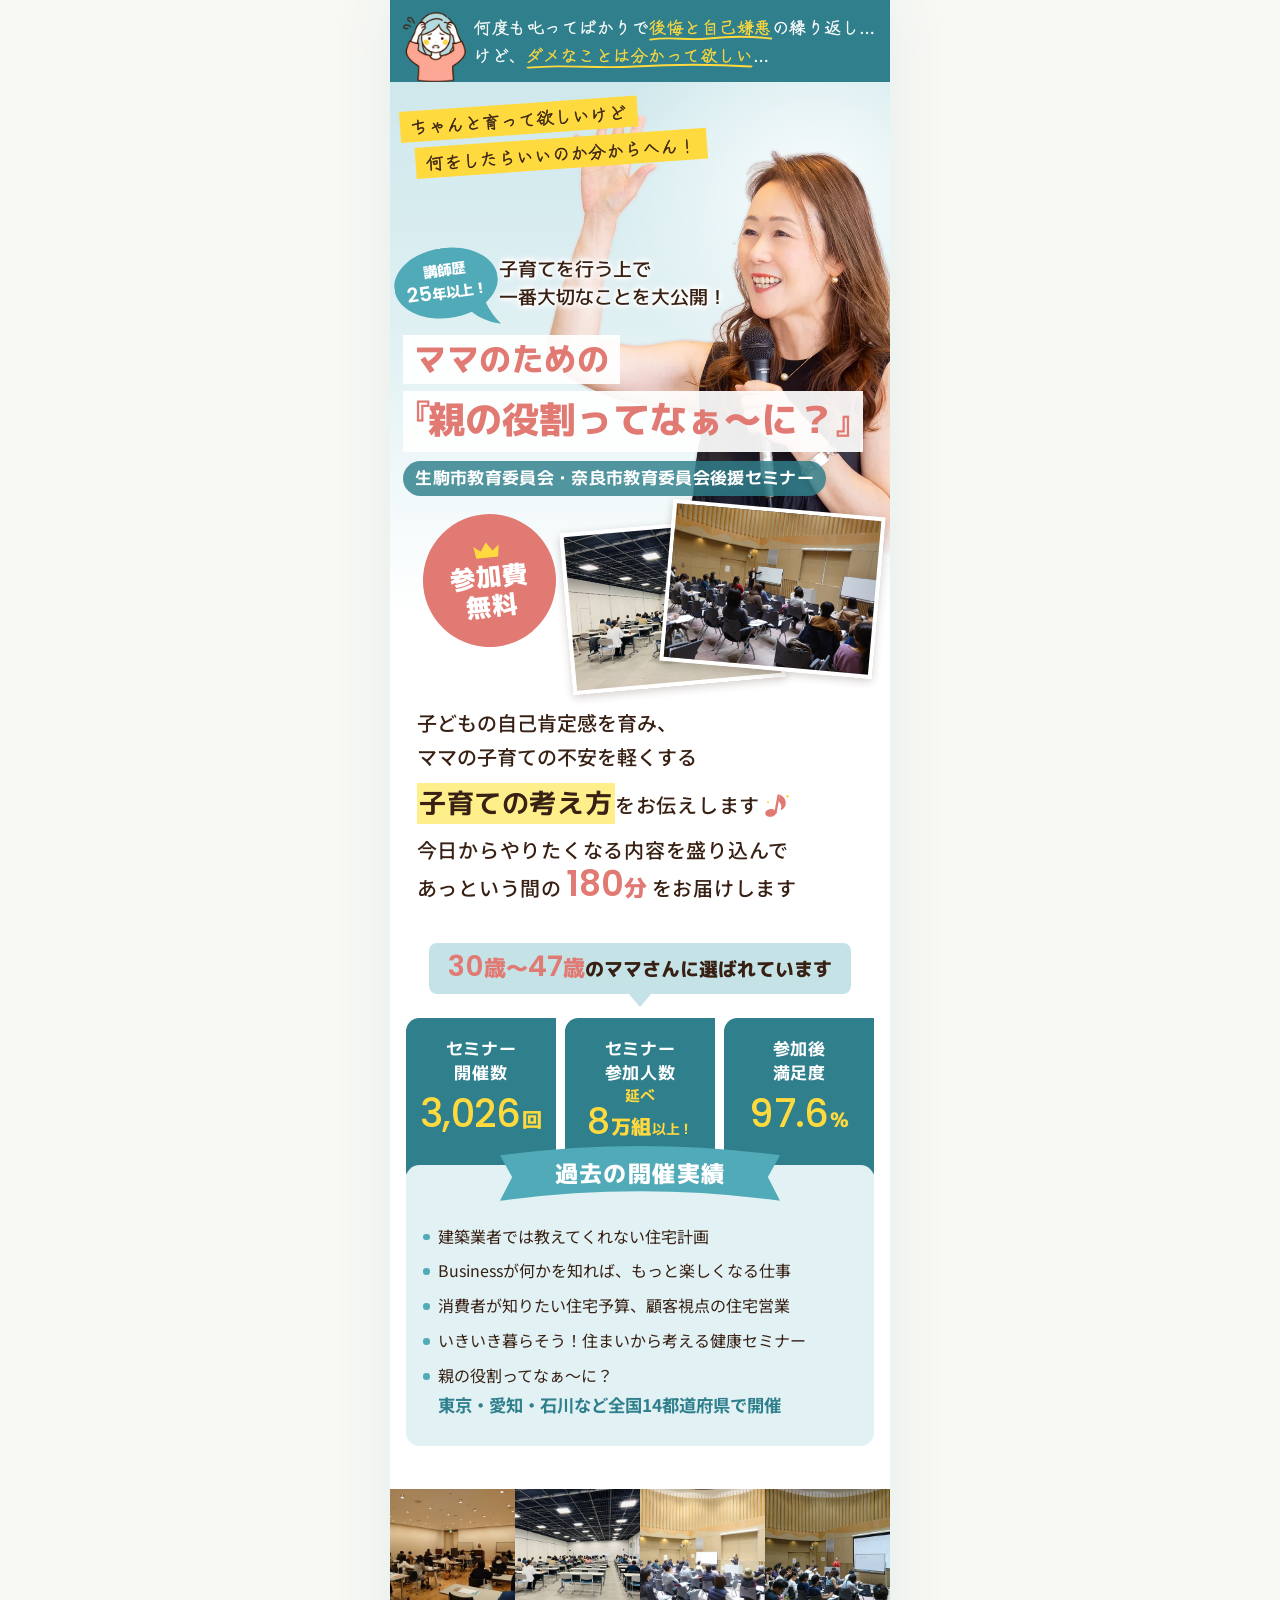
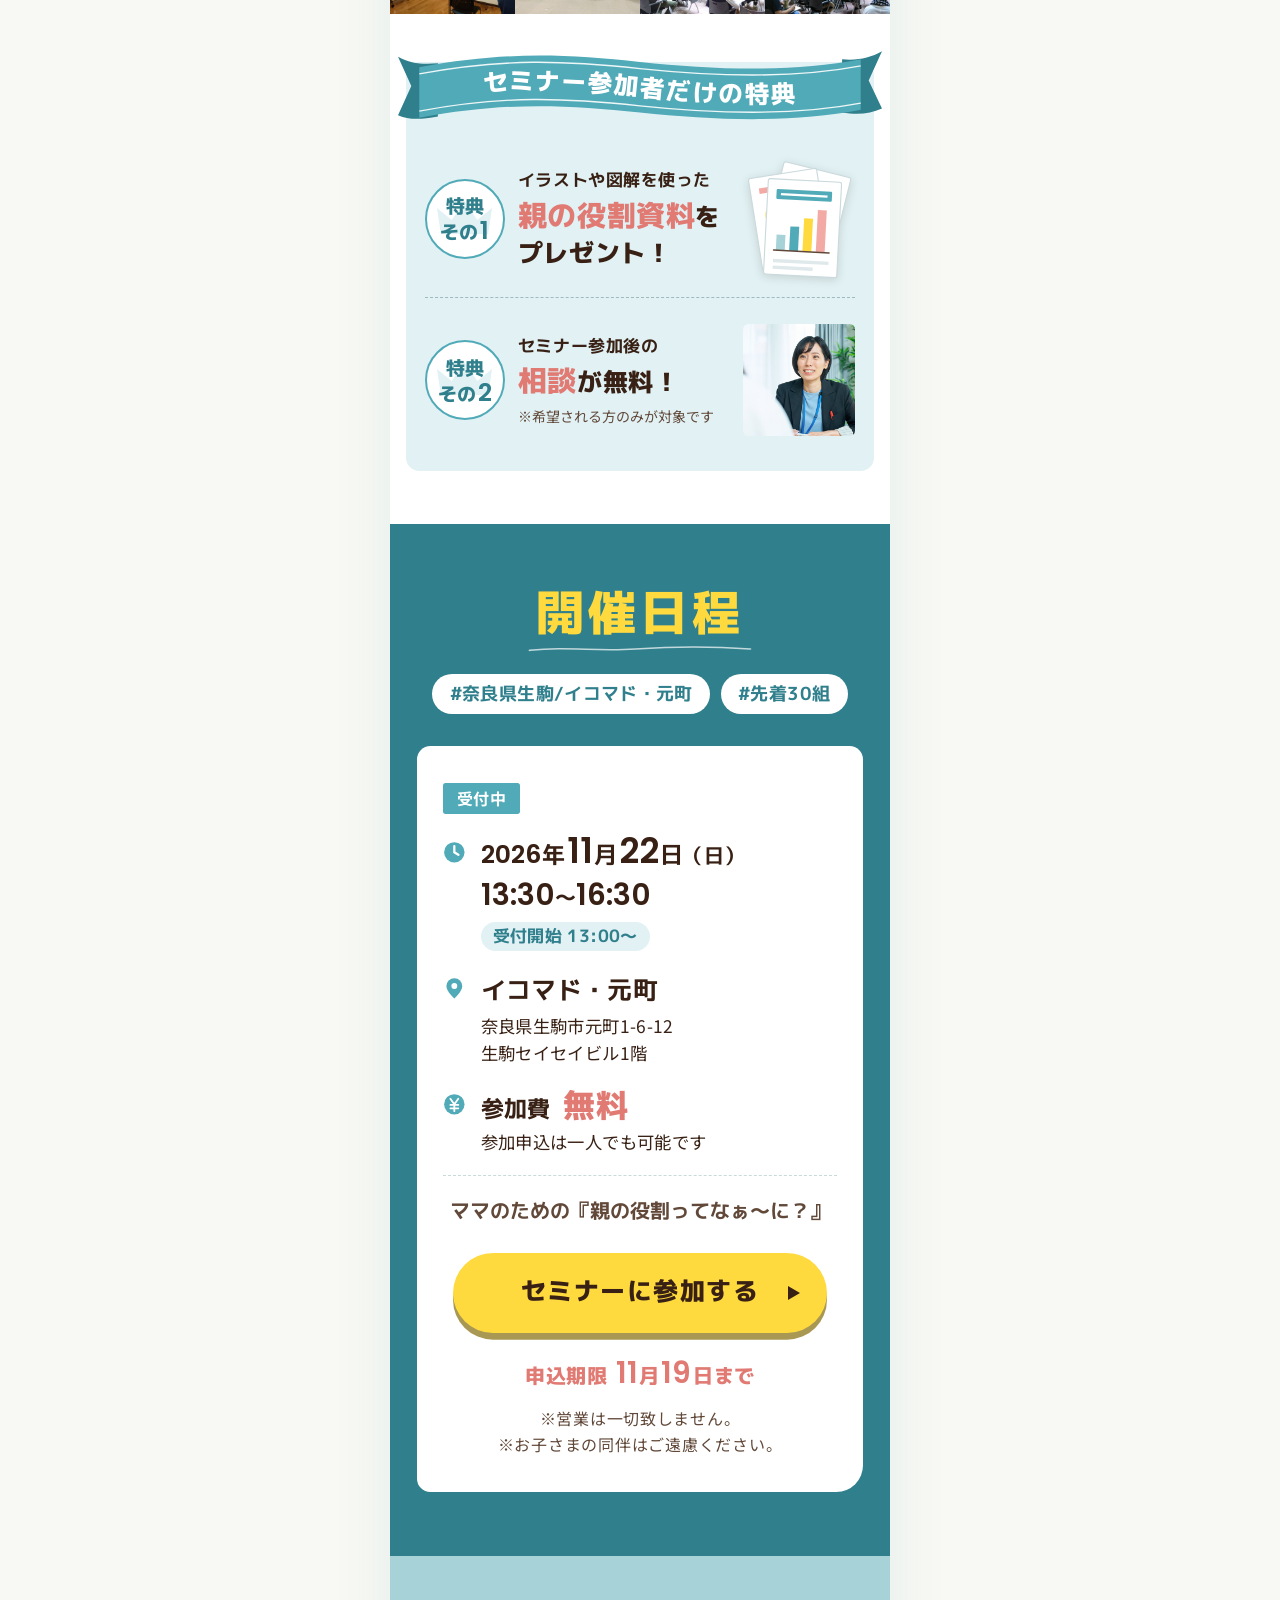
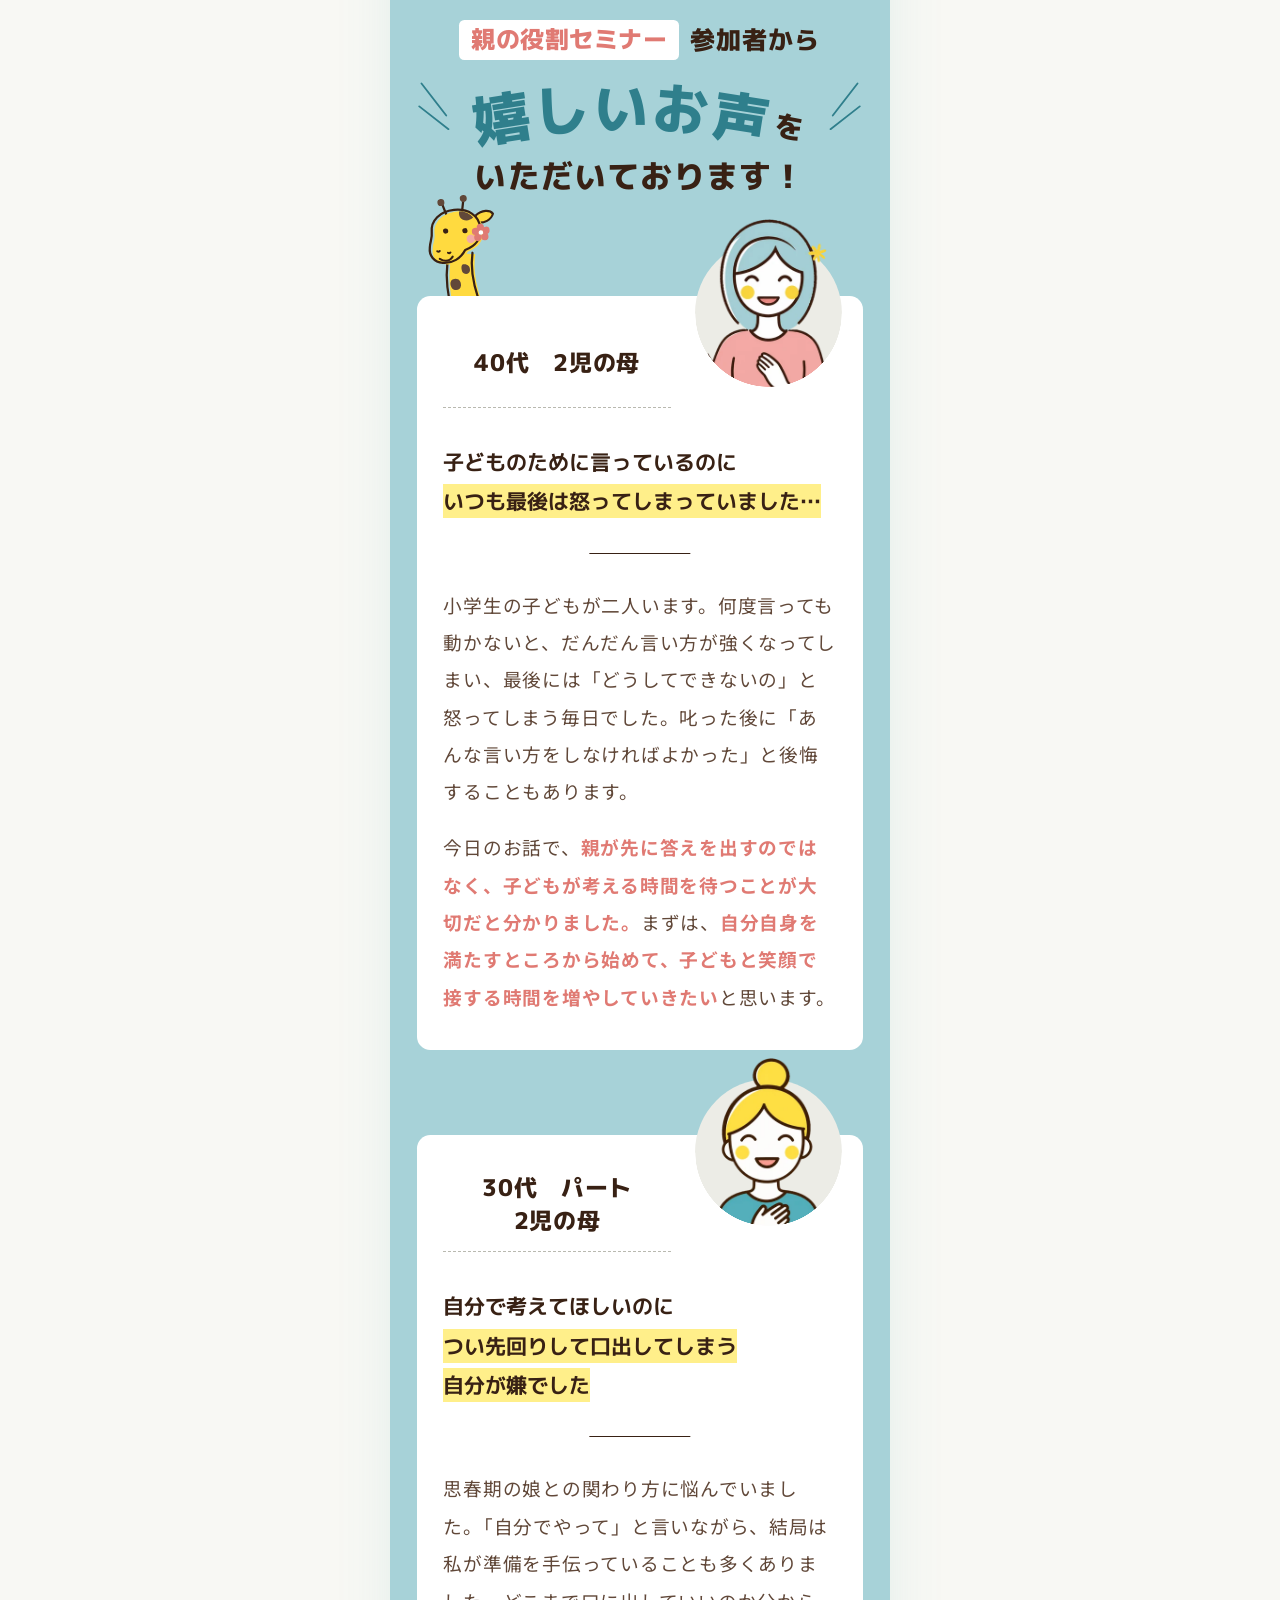
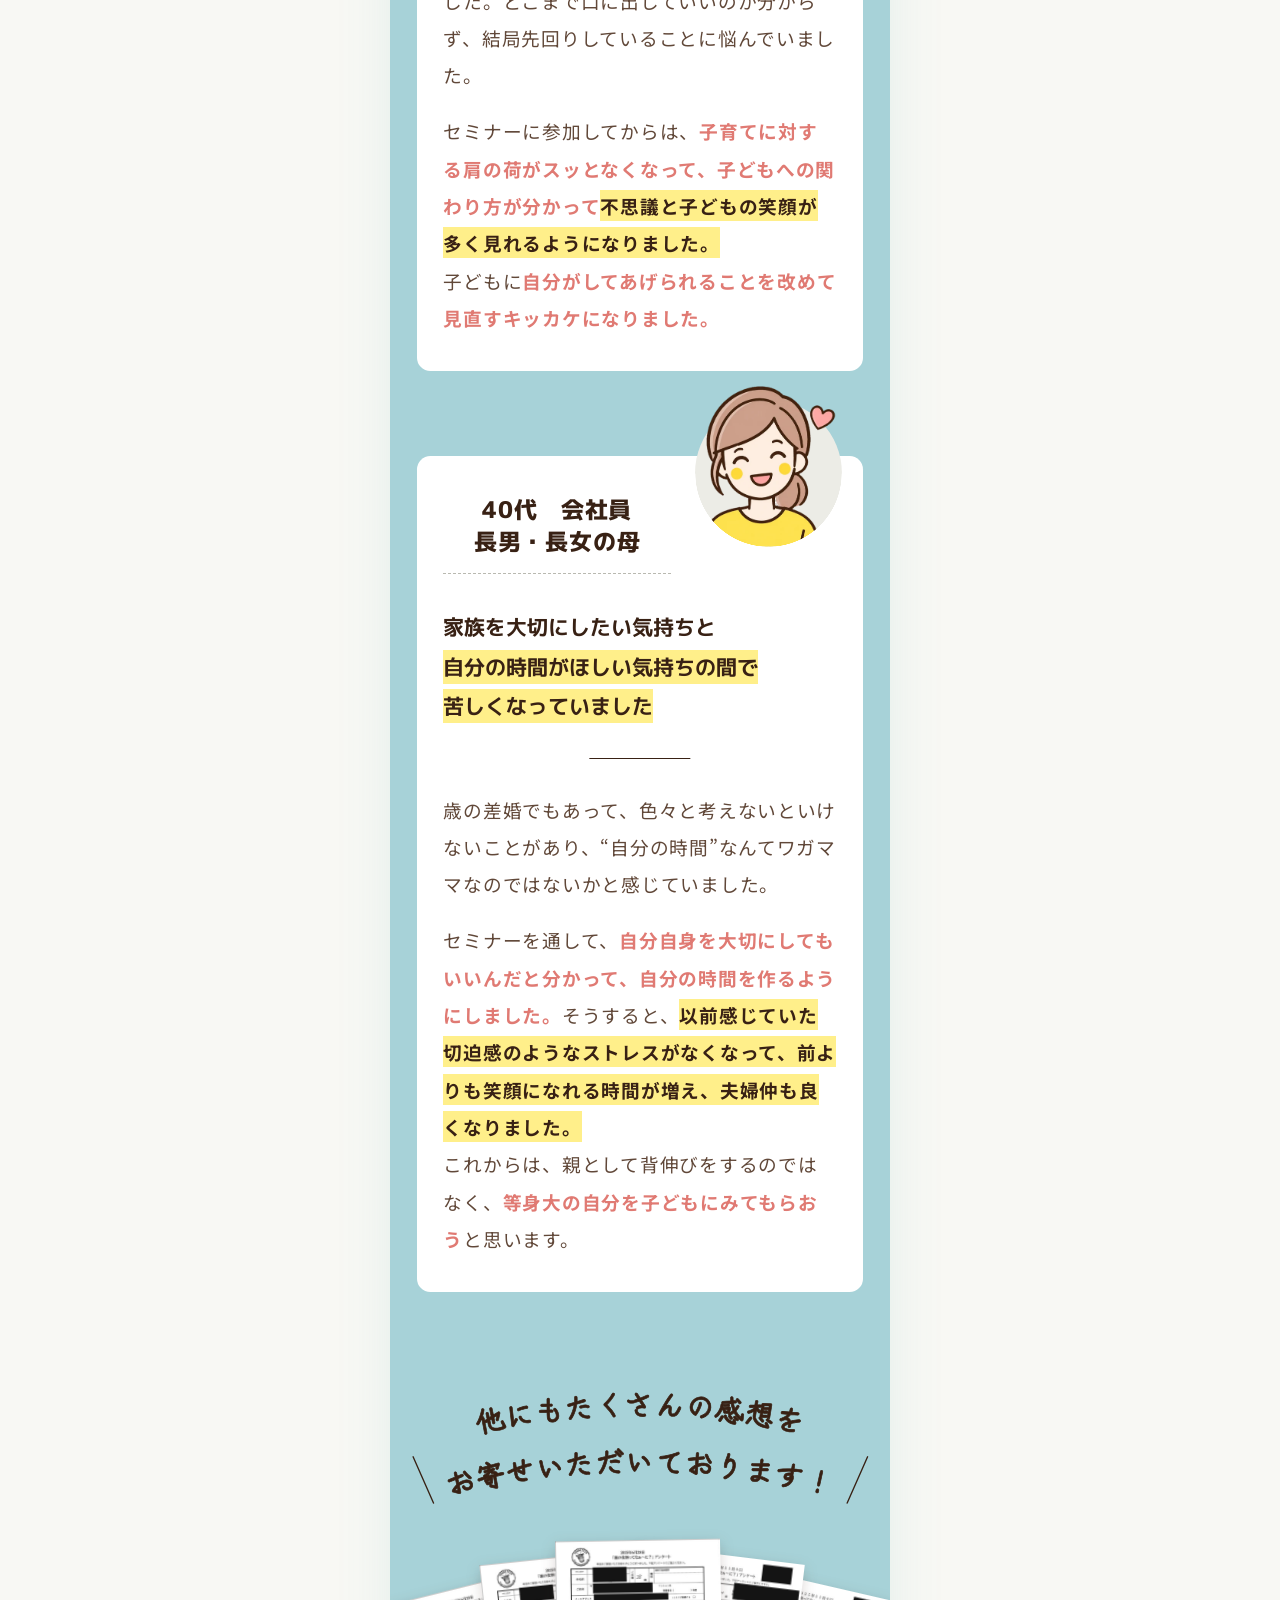
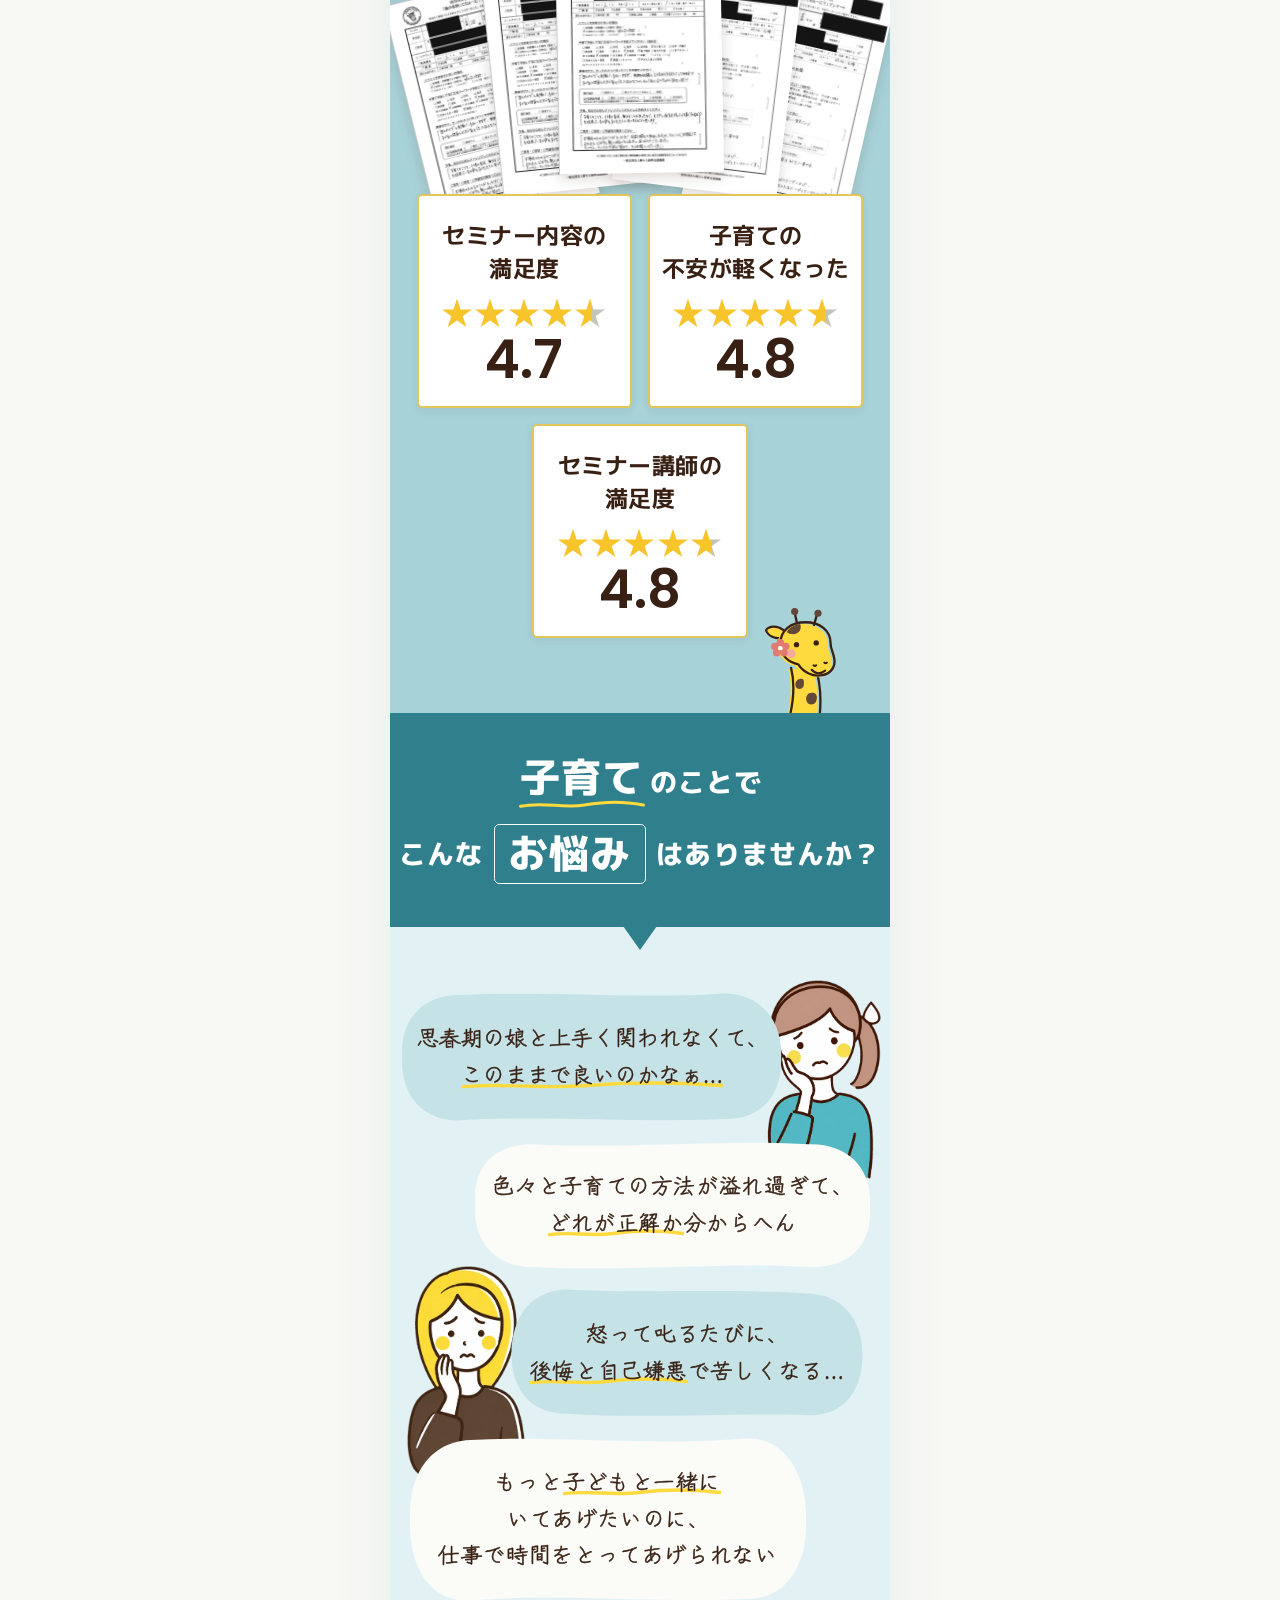
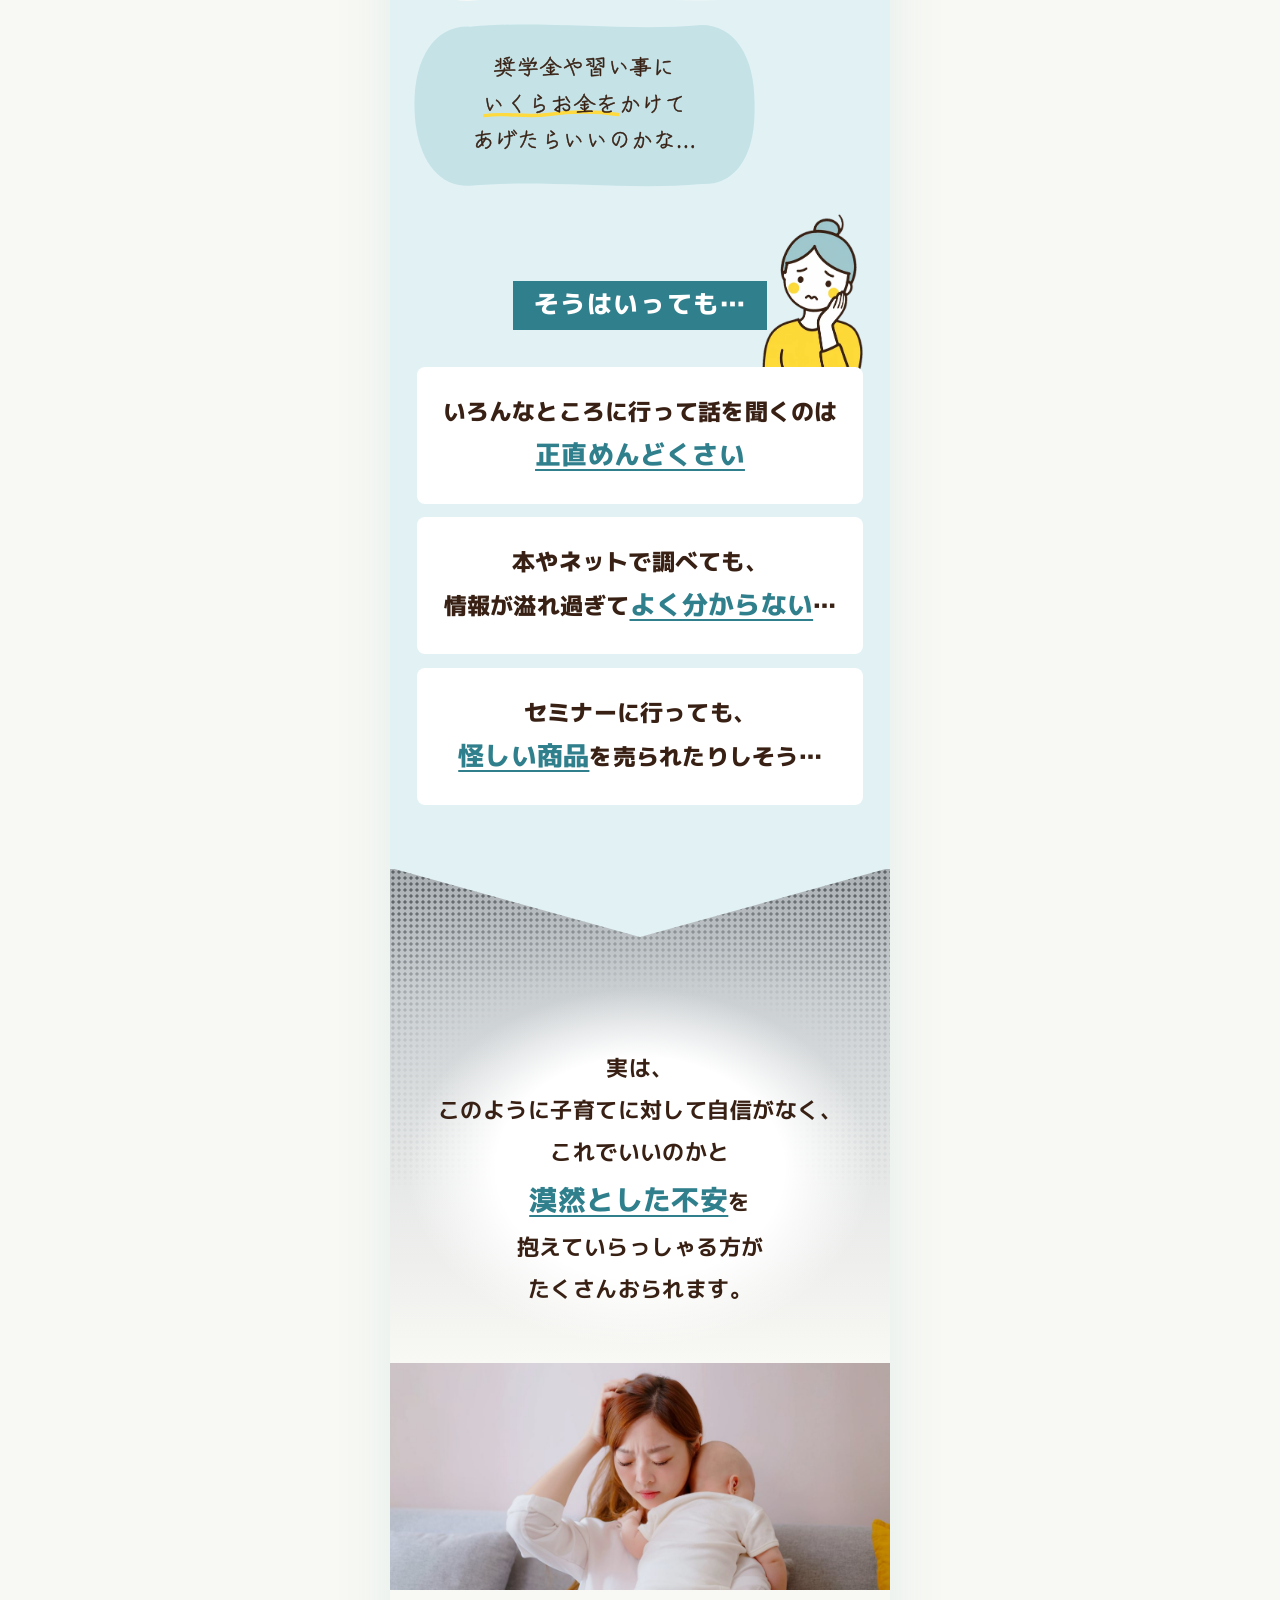
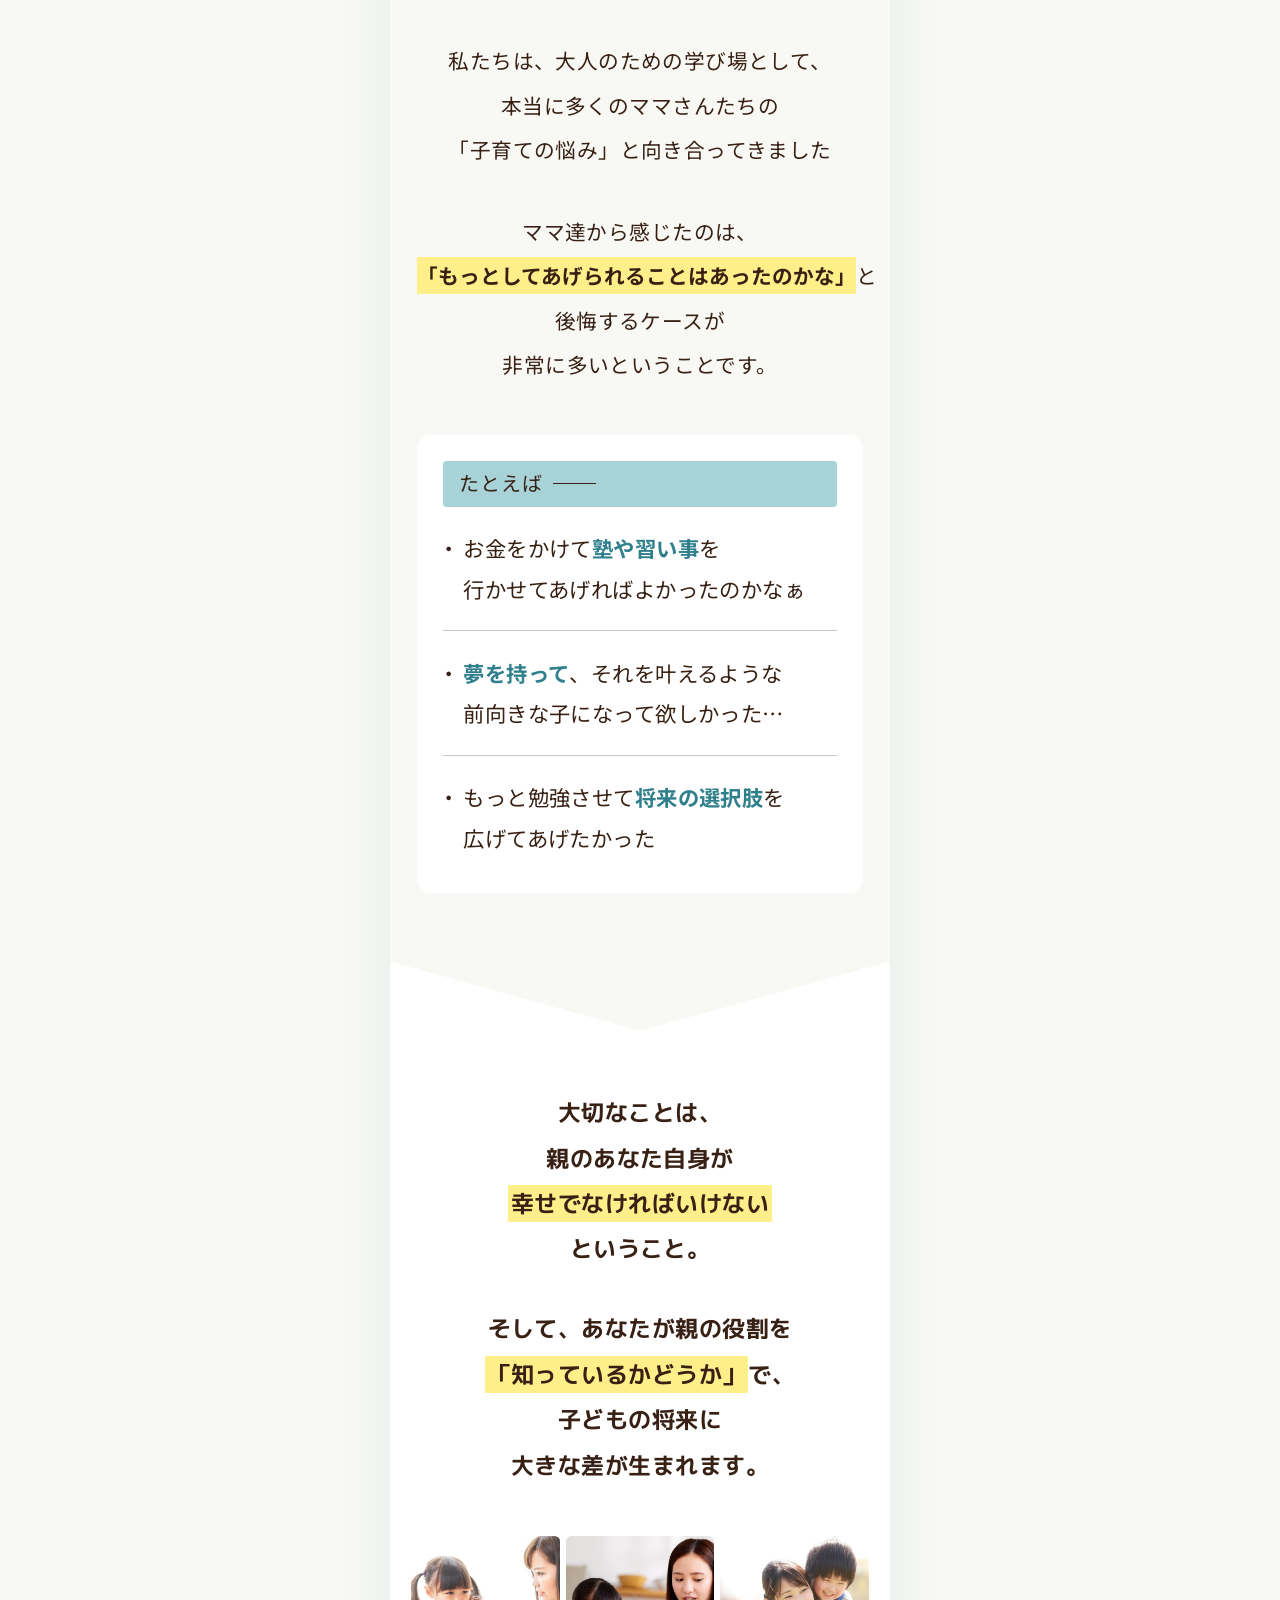
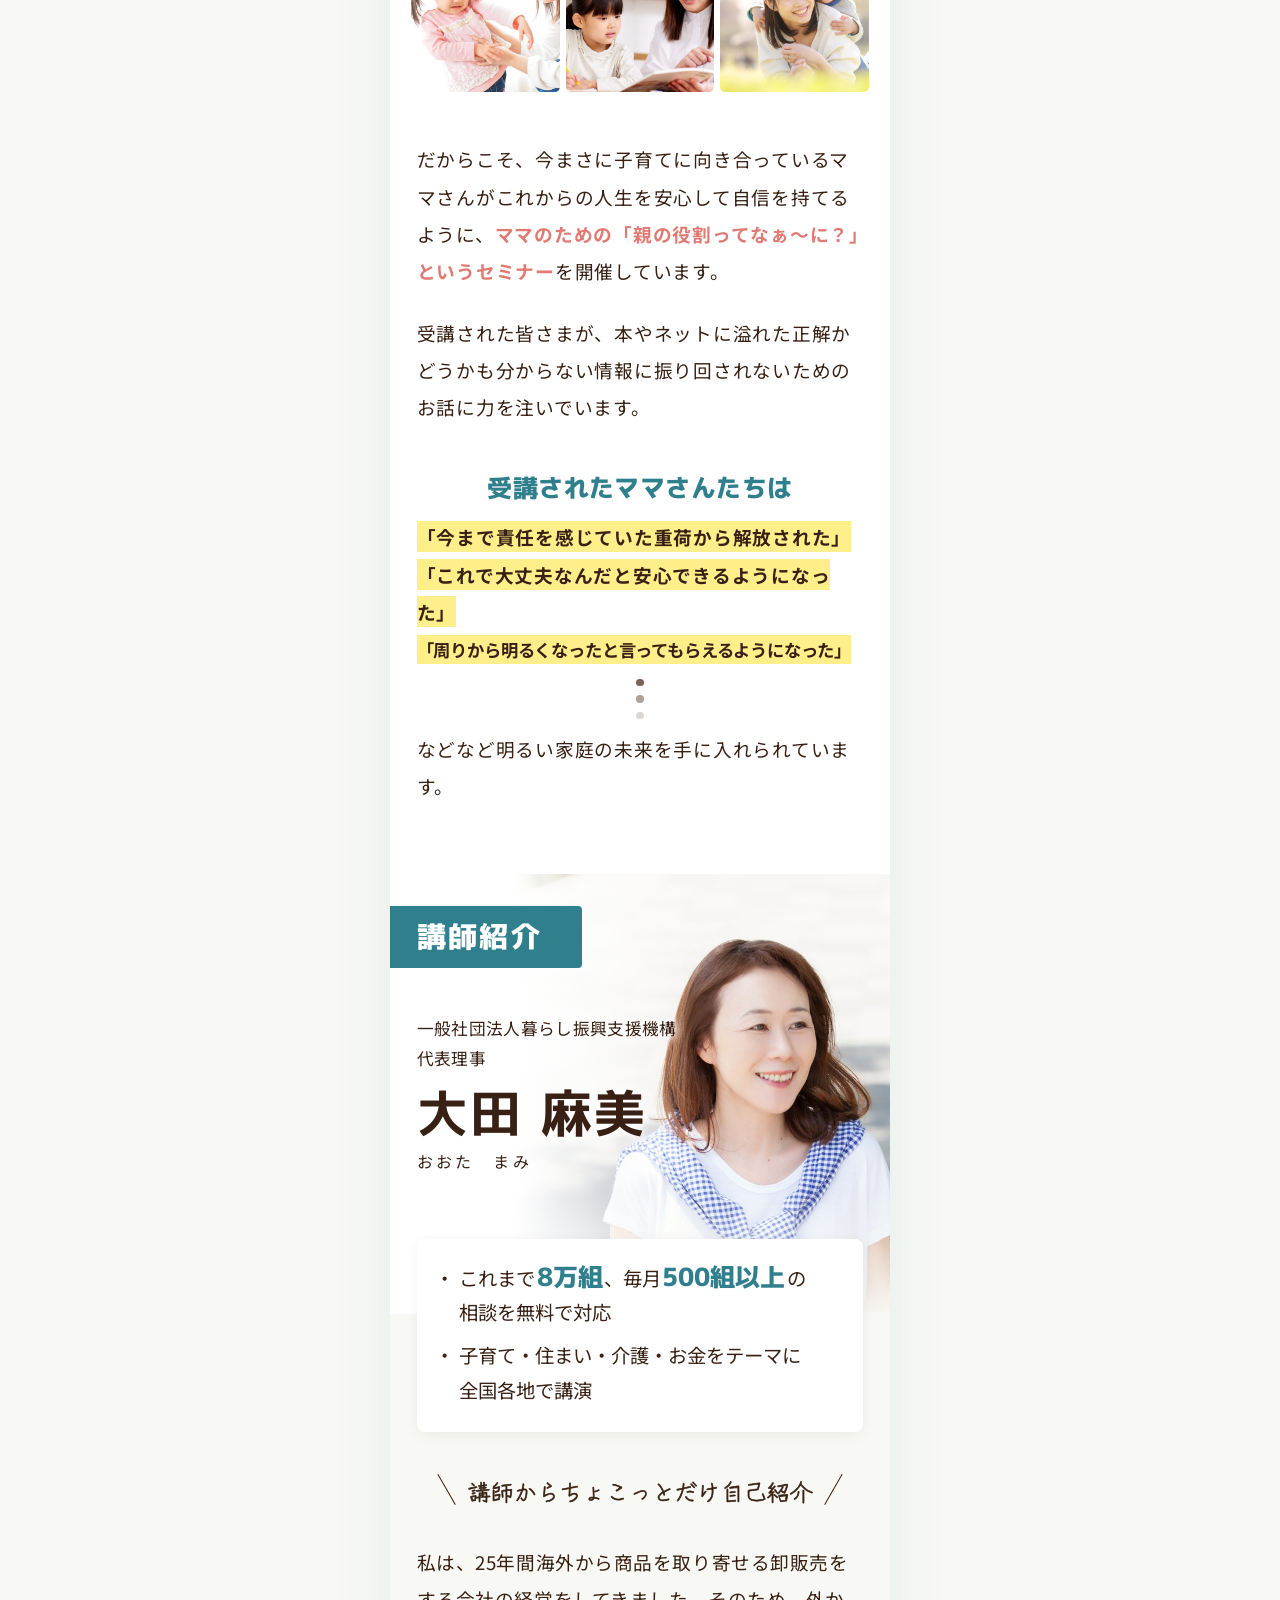
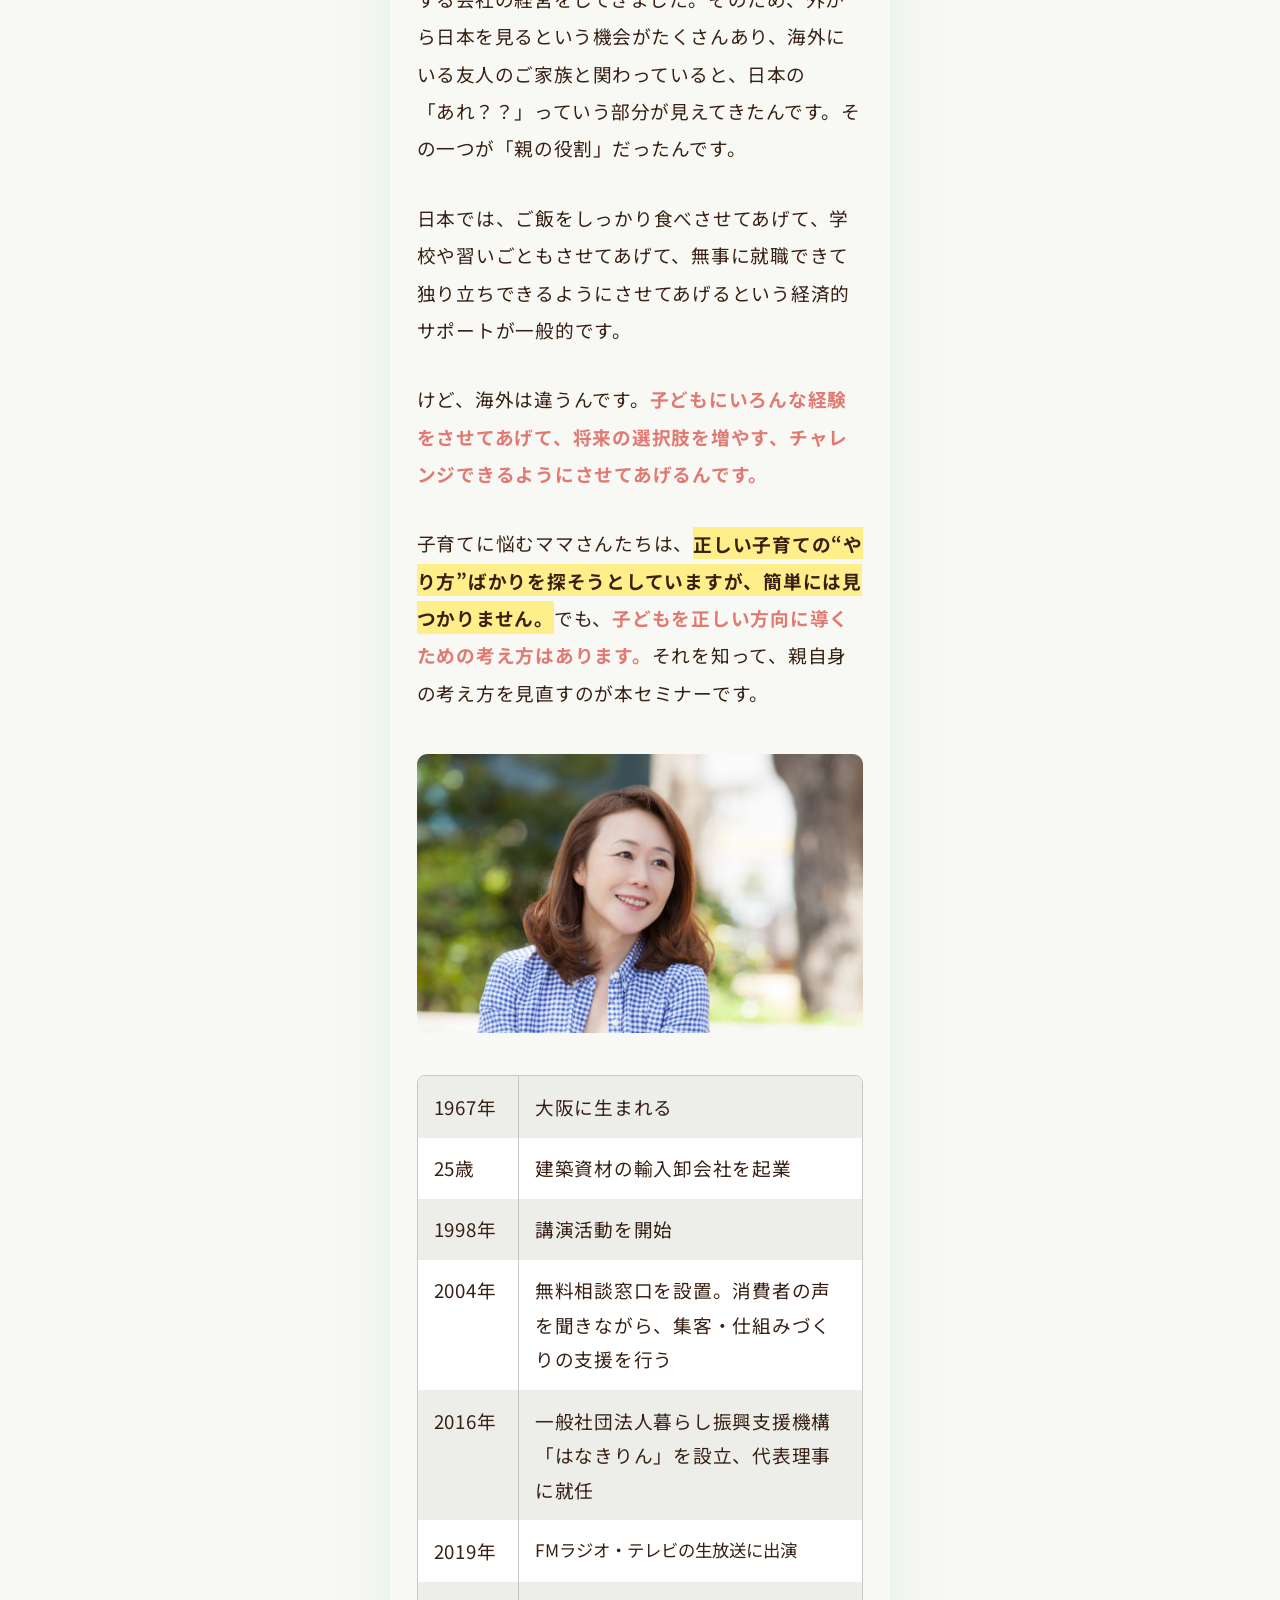
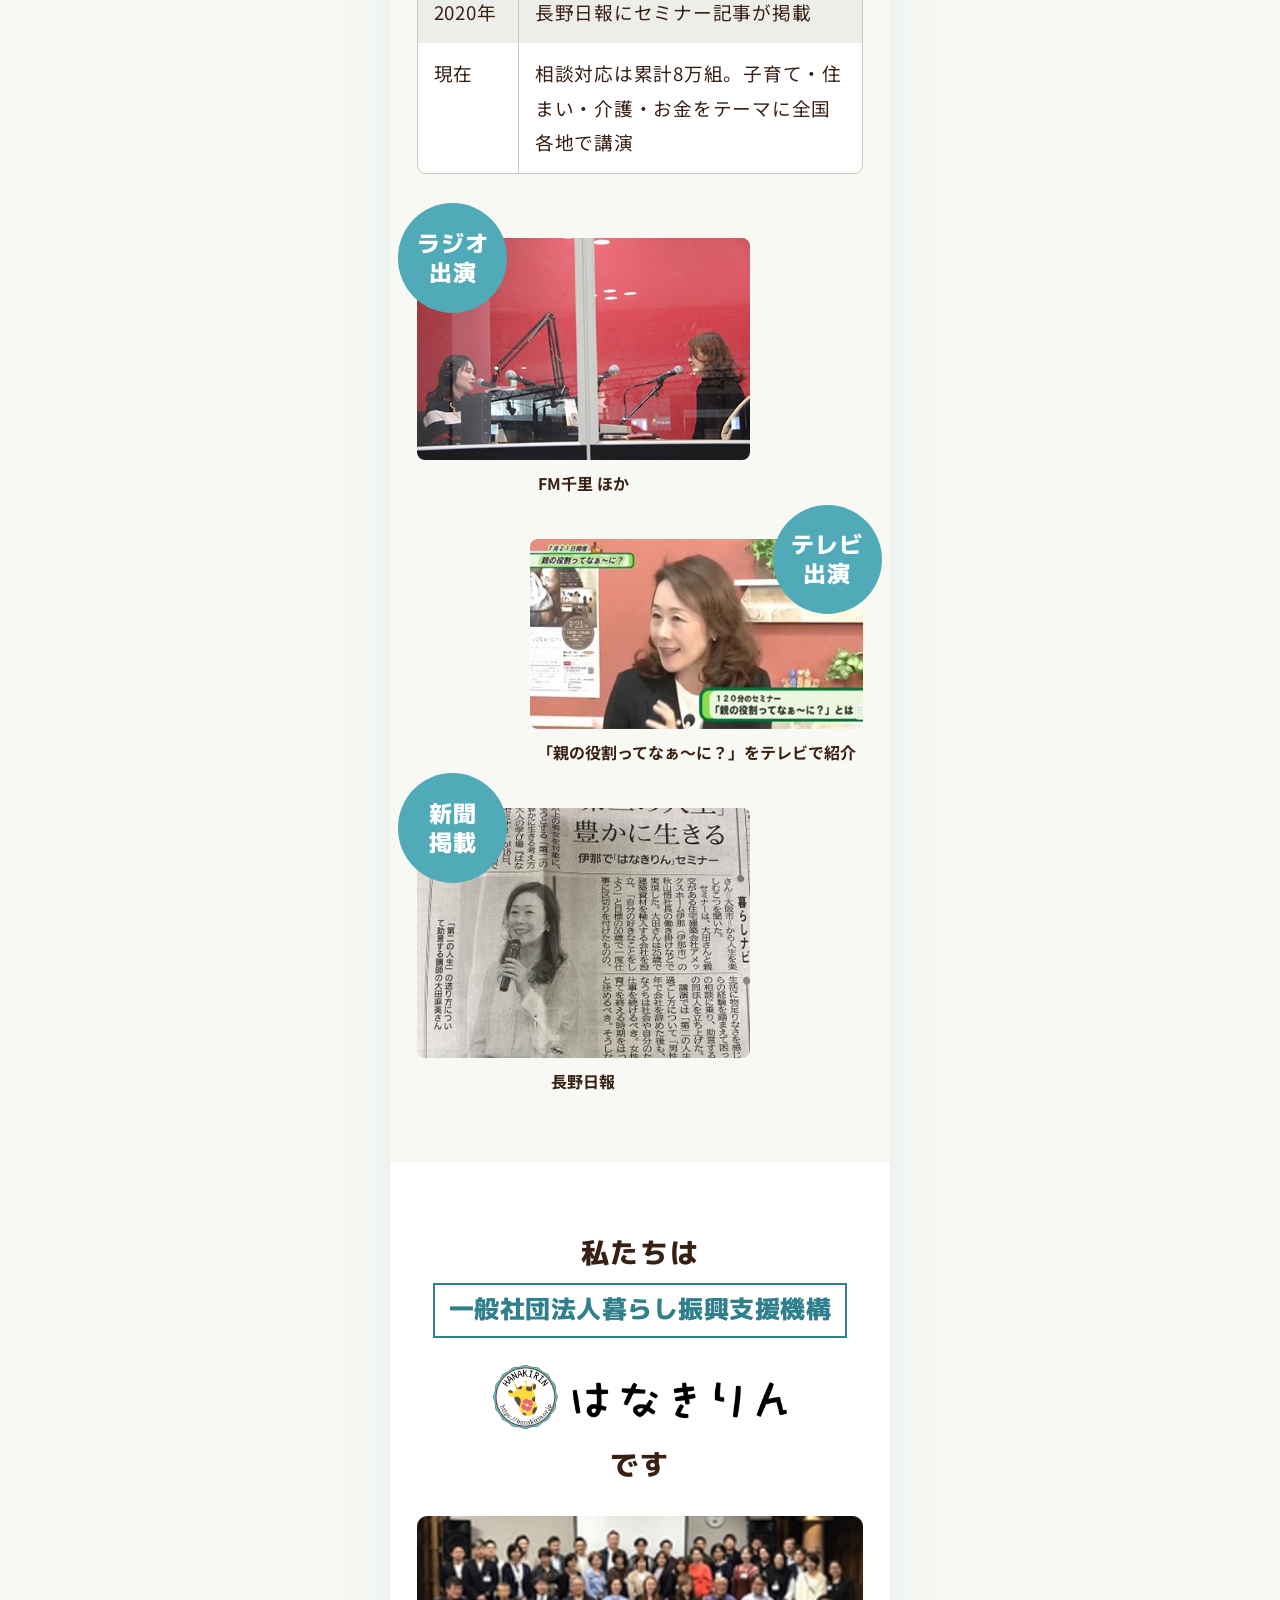
==== index.html @ d4540d1b "Metaピクセルに申込導線の中間イベントを追加（CTAクリック=InitiateCheckout、同意文読了=ConsentScrolledEnd） Co-Authored-By: Claude Fa" ====
<!DOCTYPE html>
<html lang="ja">
<head>
<meta charset="UTF-8">
<meta name="viewport" content="width=device-width, initial-scale=1">
<meta name="robots" content="noindex, nofollow">
<title>ママのための『親の役割ってなぁ〜に？』「これじゃあかんかな…」が「これでええねん！」に変わる子育ての考え方｜はなきりん</title>
<meta name="description" content="講師歴25年以上。参加費無料。子育てを行う上で一番大切なことを大公開。ママのための『親の役割ってなぁ〜に？』「これじゃあかんかな…」が「これでええねん！」に変わる子育ての考え方。">
<link rel="icon" type="image/png" href="images/favicon.png">
<link rel="apple-touch-icon" href="images/apple-touch-icon.png">
<link rel="preconnect" href="https://fonts.googleapis.com">
<link rel="preconnect" href="https://fonts.gstatic.com" crossorigin>
<link href="https://fonts.googleapis.com/css2?family=M+PLUS+1p:wght@500;700;800&family=Noto+Sans+JP:wght@400;500;700&family=Poppins:wght@500;600&family=Zen+Kurenaido&family=Shippori+Mincho:wght@500;700&display=swap" rel="stylesheet">
<link rel="stylesheet" href="css/style.css?v=202610040100">
<!-- Meta Pixel Code -->
<script>
!function(f,b,e,v,n,t,s)
{if(f.fbq)return;n=f.fbq=function(){n.callMethod?
n.callMethod.apply(n,arguments):n.queue.push(arguments)};
if(!f._fbq)f._fbq=n;n.push=n;n.loaded=!0;n.version='2.0';
n.queue=[];t=b.createElement(e);t.async=!0;
t.src=v;s=b.getElementsByTagName(e)[0];
s.parentNode.insertBefore(t,s)}(window, document,'script',
'https://connect.facebook.net/en_US/fbevents.js');
fbq('init', '1076592091913767');
fbq('track', 'PageView');
</script>
<noscript><img height="1" width="1" style="display:none"
src="https://www.facebook.com/tr?id=1076592091913767&ev=PageView&noscript=1"
/></noscript>
<!-- End Meta Pixel Code -->
</head>
<body>
<div class="lp" id="top">

  <svg width="0" height="0" style="position:absolute" aria-hidden="true">
    <symbol id="giraffe" viewBox="0 0 110 120">
        <path d="M40 120c-2-22 0-40 6-56l26 4c-4 16-3 34 1 52z" fill="#ffda3f" transform="translate(3 2)"/>
        <path d="M40 120c-2-22 0-40 6-56M72 68c-4 16-3 34 1 52" fill="none" stroke="#382114" stroke-width="2.6" stroke-linecap="round"/>
        <path d="M46 96c6-2 10 2 9 8s-9 6-11 1 0-8 2-9zM60 80c5 0 8 3 7 8s-8 4-9 0 0-8 2-8z" fill="#614839"/>
        <path d="M47 22l-4-14M65 20l3-14" stroke="#382114" stroke-width="2.6" stroke-linecap="round"/>
        <circle cx="42" cy="7" r="4" fill="#614839"/><circle cx="68" cy="5" r="4" fill="#614839"/>
        <path d="M80 26c8-6 17-5 20 0-3 7-11 10-19 8z" fill="#ffda3f" stroke="#382114" stroke-width="2.4" stroke-linejoin="round"/>
        <path d="M28 40c0-14 12-23 28-23s28 9 28 24c0 12-8 20-20 23-6 9-16 14-27 12-10-2-15-10-13-19 1-7 4-10 4-17z" fill="#ffda3f" transform="translate(3 2)"/>
        <path d="M28 40c0-14 12-23 28-23s28 9 28 24c0 12-8 20-20 23-6 9-16 14-27 12-10-2-15-10-13-19 1-7 4-10 4-17z" fill="none" stroke="#382114" stroke-width="2.6" stroke-linejoin="round"/>
        <path d="M62 19c7 1 12 4 15 9-5 4-12 3-15-2-1-3-1-5 0-7z" fill="#614839"/>
        <circle cx="44" cy="40" r="3" fill="#382114"/><circle cx="66" cy="42" r="3" fill="#382114"/>
        <circle cx="72" cy="52" r="5" fill="#f3aaa5"/>
        <path d="M32 62c1 1 2 1 3 0M44 65c1 1 2 1 3 0" stroke="#382114" stroke-width="2.2" stroke-linecap="round"/>
        <path d="M34 71c5 4 11 4 15-1" fill="none" stroke="#382114" stroke-width="2.4" stroke-linecap="round"/>
        <g transform="translate(84 46)"><circle r="4.2" cx="0" cy="-6" fill="#e07a73"/><circle r="4.2" cx="6" cy="-2" fill="#e07a73"/><circle r="4.2" cx="4" cy="5" fill="#e07a73"/><circle r="4.2" cx="-4" cy="5" fill="#e07a73"/><circle r="4.2" cx="-6" cy="-2" fill="#e07a73"/><circle r="2.6" fill="#fff"/></g>
      </symbol>
    <symbol id="sheet" viewBox="0 0 140 190">
      <rect x="1" y="1" width="138" height="188" rx="2" fill="#fff" stroke="#d5dcdc"/>
      <rect x="12" y="12" width="78" height="9" rx="1" fill="#51aab7"/><rect x="96" y="14" width="32" height="5" fill="#dfe9eb"/>
      <rect x="12" y="30" width="60" height="4" fill="#c9d9dc"/>
      <g fill="none" stroke="#9fb9bd" stroke-width="1.4"><circle cx="18" cy="45" r="4"/><circle cx="40" cy="45" r="4"/><circle cx="62" cy="45" r="4"/><circle cx="84" cy="45" r="4"/></g>
      <circle cx="106" cy="45" r="4.6" fill="#e07a73"/><path d="M99 39c5-4 12-3 14 3s-2 11-8 11-9-5-8-10" fill="none" stroke="#e07a73" stroke-width="1.4"/>
      <rect x="12" y="60" width="72" height="4" fill="#c9d9dc"/>
      <g fill="none" stroke="#614839" stroke-width="1.3" stroke-linecap="round" opacity=".75">
        <path d="M14 76c4-5 6 4 10 0s5-5 9 0 6 3 10-1 7 4 11 0 6-4 10 1 8-3 12 0 7 3 11-1 8 2 12 0 7-2 10 1"/>
        <path d="M14 90c5-4 7 3 11-1s6-3 10 1 7-4 11 0 6 3 10-1 8 3 12 0 7-3 11 1 8-2 11 1"/>
        <path d="M14 104c4-4 8 3 12 0s6-4 10 0 8 3 12-1 7 3 11 0 7-3 10 1"/>
      </g>
      <rect x="12" y="120" width="54" height="4" fill="#c9d9dc"/>
      <g fill="none" stroke="#614839" stroke-width="1.3" stroke-linecap="round" opacity=".75">
        <path d="M14 136c4-5 7 4 11 0s6-4 10 0 7 3 11-1 7 4 11 0 7-3 11 1 7-3 11 0 8 3 12-1 7 2 10 0"/>
        <path d="M14 150c5-4 8 3 12-1s6-3 10 1 8-3 12 0 6 3 10-1 8 3 12 0"/>
      </g>
      <path d="M112 162c3-5 11-2 9 5-1 4-5 7-9 10-4-3-8-6-9-10-2-7 6-10 9-5z" fill="#f3aaa5"/>
    </symbol>
  </svg>

  <!-- ============ FV ============ -->
  <header class="fv-head">
    <img class="fv-head__illust" src="images/fv-head-mama.webp" width="324" height="360" alt="">
    <p class="fv-head__voice">
      何度も叱ってばかりで<em>後悔と自己嫌悪</em>の繰り返し…<br>
      けど、<em>ダメなことは分かって欲しい</em>…
    </p>
  </header>

  <section class="fv">
    <div class="fv-main">
      <img class="fv-teacher" src="images/fv-teacher2.webp" width="900" height="876" alt="講師 大田麻美" fetchpriority="high">

      <p class="fv-telop">
        <span>ちゃんと育って欲しいけど</span>
        <span>何をしたらいいのか分からへん！</span>
      </p>

      <div class="fv-authority">
        <p class="fv-authority__bubble">講師歴<br><b>25</b>年以上！</p>
        <p class="fv-authority__text">子育てを行う上で<br>一番大切なことを大公開！</p>
      </div>

      <h1 class="fv-title">
        <span class="fv-title__pre">ママのための</span>
        <span class="fv-title__main"><i>『</i>親の役割ってなぁ〜に？<i>』</i></span>
        <span class="fv-title__sub">生駒市教育委員会・奈良市教育委員会後援セミナー</span>
      </h1>


    </div>

    <div class="fv-lead">
      <div class="fv-photos">
        <img src="images/fv-seminar3.jpg" width="640" height="480" alt="">
        <img src="images/fv-seminar2.jpg" width="640" height="480" alt="">
        <p class="fv-free"><svg viewBox="0 0 60 40" aria-hidden="true"><path d="M6 36 2 10l15 12L30 3l13 19 15-12-4 26z"/></svg>参加費<br>無料</p>
      </div>
      <p class="fv-lead__intro">子どもの自己肯定感を育み、<br>ママの子育ての不安を軽くする</p>
      <p class="fv-lead__last"><span class="marker">子育ての考え方</span>をお伝えします<svg class="fv-note" viewBox="0 0 26 30" aria-hidden="true"><ellipse cx="8.2" cy="23.4" rx="5.6" ry="4" transform="rotate(-20 8.2 23.4)"/><rect x="11.9" y="3.2" width="2.4" height="20.6" rx="1.2"/><path d="M14.3 3.2c4.6 1.5 7.6 4.6 7.6 9.1 0 2.5-1.1 4.5-2.9 6-.6.5-1.4 0-1.2-.7.6-3.3-.8-5.7-3.5-7.2z"/><circle class="fv-note__spark" cx="22.4" cy="3.6" r="1.4"/><circle class="fv-note__spark" cx="3.6" cy="12.8" r="1.1"/></svg></p>
      <p class="fv-lead__last">今日からやりたくなる内容を盛り込んで<br>あっという間の<strong><b>180</b>分</strong>をお届けします</p>
    </div>

    <p class="fv-chosen"><em><b>30</b>歳〜<b>47</b>歳</em>のママさんに選ばれています</p>

    <ul class="fv-stats">
      <li>
        <span class="fv-stats__label">セミナー<br>開催数</span>
        <span class="fv-stats__num"><b>3,026</b>回</span>
      </li>
      <li>
        <span class="fv-stats__label">セミナー<br>参加人数</span>
        <span class="fv-stats__num fv-stats__num--stack"><small>延べ</small><b>8</b>万組<small>以上！</small></span>
      </li>
      <li>
        <span class="fv-stats__label">参加後<br>満足度</span>
        <span class="fv-stats__num"><b>97.6</b>%</span>
      </li>
    </ul>

    <div class="fv-record">
      <h2 class="fv-record__ribbon">
        <svg viewBox="0 0 300 62" preserveAspectRatio="none" aria-hidden="true"><path d="M0 12Q150-8 300 12l-13 23 13 25Q150 40 0 60l13-25z"/></svg>
        <span>過去の開催実績</span>
      </h2>
      <ul class="fv-record__list">
        <li>建築業者では教えてくれない住宅計画</li>
        <li>Businessが何かを知れば、もっと楽しくなる仕事</li>
        <li>消費者が知りたい住宅予算、顧客視点の住宅営業</li>
        <li>いきいき暮らそう！住まいから考える健康セミナー</li>
        <li>親の役割ってなぁ〜に？
          <span class="fv-record__places">東京・愛知・石川など全国14都道府県で開催</span>
        </li>
      </ul>
    </div>
  </section>
  <!-- ============ /FV ============ -->

  <!-- ============ 写真帯 ============ -->
  <div class="strip" aria-hidden="true">
    <img src="images/strip1.jpg" width="480" height="360" alt="" loading="lazy">
    <img src="images/strip2.jpg" width="480" height="360" alt="" loading="lazy">
    <img src="images/strip3.jpg" width="480" height="360" alt="" loading="lazy">
    <img src="images/strip4.jpg" width="480" height="360" alt="" loading="lazy">
  </div>

  <!-- ============ 特典 ============ -->
  <section class="benefit">
    <div class="benefit__box">
      <h2 class="benefit__ribbon">
        <svg viewBox="0 0 364 64" role="img" aria-label="セミナー参加者だけの特典">
          <path class="tail" d="M0 8c9 5 18 6 30 5v40C18 55 9 56 0 52l10-22zM364 4c-9 5-18 7-30 6v40c12 2 21 1 30-3l-10-21z"/>
          <path class="band" d="M16 16C80 4 125 6 182 12s114 8 166-2v38c-52 10-109 8-166 2S80 42 16 54z"/>
          <path class="stitch" d="M16 21C80 9 125 11 182 17s114 8 166-2M16 49c64-12 109-10 166-4s114 8 166-2"/>
          <path id="benefit-wave" d="M16 35C80 23 125 25 182 31s114 8 166-2" fill="none"/>
          <text class="label" dy=".36em"><textPath href="#benefit-wave" startOffset="50%" text-anchor="middle">セミナー参加者だけの特典</textPath></text>
        </svg>
      </h2>

      <div class="benefit__item">
        <p class="benefit__badge"><span>特典<br>その<b>1</b></span></p>
        <p class="benefit__text">
          <small>イラストや図解を使った</small>
          <em>親の役割資料</em>を<br>プレゼント！
        </p>
        <svg class="benefit__img benefit__img--doc" viewBox="0 0 120 110" aria-hidden="true">
          <g transform="rotate(14 60 55)"><rect x="34" y="8" width="62" height="84" rx="2" fill="#fff" stroke="#c9d9dc"/><rect x="42" y="18" width="30" height="5" fill="#a7d2d8"/><rect x="42" y="30" width="46" height="3" fill="#dfe9eb"/><rect x="42" y="38" width="46" height="3" fill="#dfe9eb"/></g>
          <g transform="rotate(-9 60 55)"><rect x="20" y="12" width="62" height="84" rx="2" fill="#fff" stroke="#c9d9dc"/><rect x="28" y="22" width="34" height="5" fill="#f3aaa5"/><circle cx="40" cy="48" r="10" fill="#ffda3f"/><rect x="56" y="40" width="20" height="3" fill="#dfe9eb"/><rect x="56" y="48" width="20" height="3" fill="#dfe9eb"/><rect x="56" y="56" width="14" height="3" fill="#dfe9eb"/><rect x="28" y="70" width="46" height="3" fill="#dfe9eb"/><rect x="28" y="78" width="38" height="3" fill="#dfe9eb"/></g>
          <g transform="rotate(3 60 55)"><rect x="30" y="20" width="66" height="86" rx="2" fill="#fff" stroke="#c9d9dc"/><rect x="38" y="29" width="50" height="9" rx="1" fill="#51aab7"/><rect x="42" y="32.5" width="42" height="2" fill="#fff"/>
            <rect x="40" y="70" width="8" height="14" fill="#a7d2d8"/><rect x="52" y="62" width="8" height="22" fill="#51aab7"/><rect x="64" y="54" width="8" height="30" fill="#ffda3f"/><rect x="76" y="46" width="8" height="38" fill="#f3aaa5"/>
            <path d="M38 84h50" stroke="#614839" stroke-width="1.4" stroke-linecap="round"/><rect x="38" y="92" width="50" height="3" fill="#dfe9eb"/><rect x="38" y="98" width="36" height="3" fill="#dfe9eb"/></g>
        </svg>
      </div>

      <div class="benefit__item">
        <p class="benefit__badge"><span>特典<br>その<b>2</b></span></p>
        <p class="benefit__text">
          <small>セミナー参加後の</small>
          <em>相談</em>が無料！
          <span class="benefit__note">※希望される方のみが対象です</span>
        </p>
        <img class="benefit__img" src="images/benefit-consult2.jpg" width="400" height="400" alt="相談の様子" loading="lazy">
      </div>
    </div>
  </section>

  <!-- ============ 開催日程（オファー） ============ -->
  <section class="schedule" id="schedule">
    <h2 class="schedule__title">開催日程</h2>
    <ul class="schedule__tags">
      <li>#奈良県生駒/イコマド・元町</li>
      <li>#先着30組</li>
    </ul>

    <article class="schedule-card">
      <p class="schedule-card__status">受付中</p>
      <dl class="schedule-card__info">
        <dt><svg viewBox="0 0 20 20" aria-hidden="true"><circle cx="10" cy="10" r="9"/><path d="M10 4.5V10l3.6 2.2" fill="none" stroke="#fff" stroke-width="2" stroke-linecap="round"/></svg><span class="sr">開催日時</span></dt>
        <dd>
          <span class="schedule-card__date"><b>2026</b>年<b>11</b>月<b>22</b>日<small>（日）</small></span>
          <span class="schedule-card__time"><b>13:30</b>〜<b>16:30</b></span>
          <span class="schedule-card__open">受付開始 13:00〜</span>
        </dd>
        <dt><svg viewBox="0 0 20 20" aria-hidden="true"><path d="M10 1a7 7 0 0 0-7 7c0 5 7 11 7 11s7-6 7-11a7 7 0 0 0-7-7z"/><circle cx="10" cy="8" r="2.6" fill="#fff"/></svg><span class="sr">会場</span></dt>
        <dd><span class="schedule-card__place">イコマド・元町</span><span class="schedule-card__addr">奈良県生駒市元町1-6-12<br>生駒セイセイビル1階</span></dd>
        <dt><svg viewBox="0 0 20 20" aria-hidden="true"><circle cx="10" cy="10" r="9"/><path d="M6.5 5l3.5 5 3.5-5M6.5 10.5h7M6.5 13.5h7M10 10v6" fill="none" stroke="#fff" stroke-width="1.6" stroke-linecap="round" stroke-linejoin="round"/></svg><span class="sr">参加費</span></dt>
        <dd><span class="schedule-card__fee">参加費 <b>無料</b></span><span class="schedule-card__solo">参加申込は一人でも可能です</span></dd>
      </dl>
      <p class="schedule-card__name">ママのための『親の役割ってなぁ〜に？』</p>
      <a class="btn-cta" href="https://hanakirin.or.jp/entry/?post_id=27394" target="_blank" rel="noopener">セミナーに参加する</a>
      <p class="schedule-card__limit">申込期限 <b>11</b>月<b>19</b>日まで</p>
      <p class="schedule-card__note">※営業は一切致しません。<br>※お子さまの同伴はご遠慮ください。</p>
    </article>
  </section>

  <!-- ============ お客様の声 ============ -->
  <section class="voice">
    <h2 class="voice__title">
      <span class="voice__title-top"><i>親の役割セミナー</i>参加者から</span>
      <span class="voice__title-main" role="text" aria-label="嬉しいお声を"><b aria-hidden="true"><i>嬉</i><i>し</i><i>い</i><i>お</i><i>声</i></b><i class="wo" aria-hidden="true">を</i></span>
      <span class="voice__title-bottom">いただいております！</span>
    </h2>
    <div class="voice__cards">
      <svg class="voice__mascot" viewBox="0 0 110 120" aria-hidden="true"><use href="#giraffe"/></svg>
      <article class="voice-card">
        <div class="voice-card__illust"><img src="images/voice-1.webp" width="260" height="420" alt="" loading="lazy"></div>
        <p class="voice-card__who"><span>40代</span><span>2児の母</span></p>
        <p class="voice-card__lead">子どものために言っているのに<br><span class="marker">いつも最後は怒ってしまっていました…</span></p>
        <div class="voice-card__body">
          <p>小学生の子どもが二人います。何度言っても動かないと、だんだん言い方が強くなってしまい、最後には「どうしてできないの」と怒ってしまう毎日でした。叱った後に「あんな言い方をしなければよかった」と後悔することもあります。</p>
          <p>今日のお話で、<em>親が先に答えを出すのではなく、子どもが考える時間を待つことが大切だと分かりました。</em>まずは、<em>自分自身を満たすところから始めて、子どもと笑顔で接する時間を増やしていきたい</em>と思います。</p>
        </div>
      </article>
      <article class="voice-card">
        <div class="voice-card__illust"><img src="images/voice-2.webp" width="242" height="420" alt="" loading="lazy"></div>
        <p class="voice-card__who"><span>30代</span><span>パート</span><span>2児の母</span></p>
        <p class="voice-card__lead">自分で考えてほしいのに<br><span class="marker">つい先回りして口出してしまう</span><span class="nb"><span class="marker">自分が嫌でした</span></span></p>
        <div class="voice-card__body">
          <p>思春期の娘との関わり方に悩んでいました。「自分でやって」と言いながら、結局は私が準備を手伝っていることも多くありました。どこまで口に出していいのか分からず、結局先回りしていることに悩んでいました。</p>
          <p>セミナーに参加してからは、<em>子育てに対する肩の荷がスッとなくなって、子どもへの関わり方が分かって</em><span class="marker">不思議と子どもの笑顔が多く見れるようになりました。</span><br>子どもに<em>自分がしてあげられることを改めて見直すキッカケになりました。</em></p>
        </div>
      </article>
      <article class="voice-card">
        <div class="voice-card__illust"><img src="images/voice-3.webp" width="347" height="420" alt="" loading="lazy"></div>
        <p class="voice-card__who"><span>40代</span><span>会社員</span><span>長男・長女の母</span></p>
        <p class="voice-card__lead">家族を大切にしたい気持ちと<br><span class="marker">自分の時間がほしい気持ちの間で</span><br><span class="marker">苦しくなっていました</span></p>
        <div class="voice-card__body">
          <p>歳の差婚でもあって、色々と考えないといけないことがあり、“自分の時間”なんてワガママなのではないかと感じていました。</p>
          <p>セミナーを通して、<em>自分自身を大切にしてもいいんだと分かって、自分の時間を作るようにしました。</em>そうすると、<span class="marker">以前感じていた切迫感のようなストレスがなくなって、前よりも笑顔になれる時間が増え、夫婦仲も良くなりました。</span><br>これからは、親として背伸びをするのではなく、<em>等身大の自分を子どもにみてもらおう</em>と思います。</p>
        </div>
      </article>
    </div>
  </section>

  <!-- ============ アンケート・満足度 ============ -->
  <section class="survey">
    <h2 class="survey__title">
      <svg viewBox="0 0 340 112" role="img" aria-label="他にもたくさんの感想をお寄せいただいております！">
        <path id="survey-arc1" d="M40 52Q170 20 300 52" fill="none"/>
        <path id="survey-arc2" d="M24 96Q170 60 316 96" fill="none"/>
        <text><textPath href="#survey-arc1" startOffset="50%" text-anchor="middle">他にもたくさんの感想を</textPath></text>
        <text><textPath href="#survey-arc2" startOffset="50%" text-anchor="middle">お寄せいただいております！</textPath></text>
        <path class="slash" d="M3 66l15 34M337 66l-15 34"/>
      </svg>
    </h2>
    <div class="survey__sheets" role="img" aria-label="参加者アンケート用紙のイメージ">
      <img src="images/survey-1.jpg" alt="" loading="lazy">
      <img src="images/survey-2.jpg" alt="" loading="lazy">
      <img src="images/survey-1.jpg" alt="" loading="lazy">
      <img src="images/survey-2.jpg" alt="" loading="lazy">
      <img src="images/survey-1.jpg" alt="" loading="lazy">
    </div>
    <ul class="survey__ratings">
      <li class="rating-card">
        <p class="rating-card__label">セミナー内容の<br>満足度</p>
        <p class="rating-card__stars" style="--rate:90.5%" aria-hidden="true">★★★★★</p>
        <p class="rating-card__num">4.7</p>
      </li>
      <li class="rating-card">
        <p class="rating-card__label">子育ての<br>不安が軽くなった</p>
        <p class="rating-card__stars" style="--rate:92.5%" aria-hidden="true">★★★★★</p>
        <p class="rating-card__num">4.8</p>
      </li>
      <li class="rating-card rating-card--center">
        <p class="rating-card__label">セミナー講師の<br>満足度</p>
        <p class="rating-card__stars" style="--rate:92.5%" aria-hidden="true">★★★★★</p>
        <p class="rating-card__num">4.8</p>
      </li>
    </ul>
    <svg class="survey__mascot" viewBox="0 0 110 120" aria-hidden="true"><use href="#giraffe"/></svg>
  </section>

  <!-- ============ お悩み ============ -->
  <section class="worry">
    <h2 class="worry__title">
      <span><em>子育て</em>のことで</span>
      <span>こんな<b>お悩み</b>はありませんか？</span>
    </h2>
    <ul class="worry__list">
      <li><img class="worry__mama worry__mama--pony" src="images/worry-pony.webp" width="353" height="560" alt="" loading="lazy">
        思春期の娘と上手く関われなくて、<br><em>このままで良いのかなぁ…</em></li>
      <li>色々と子育ての方法が溢れ過ぎて、<br><em>どれが正解か</em>分からへん</li>
      <li><img class="worry__mama worry__mama--bob" src="images/worry-bob.webp" width="323" height="560" alt="" loading="lazy">
        怒って叱るたびに、<br><em>後悔と自己嫌悪</em>で苦しくなる…</li>
      <li>もっと<em>子どもと一緒に</em><br>いてあげたいのに、<br>仕事で時間をとってあげられない</li>
      <li><img class="worry__mama worry__mama--bun" src="images/worry-bun.webp" width="267" height="560" alt="" loading="lazy">
        奨学金や習い事に<br><em>いくらお金を</em>かけて<br>あげたらいいのかな…</li>
    </ul>
  </section>

  <!-- ============ そうはいっても ============ -->
  <section class="barrier">
    <h2 class="barrier__label">そうはいっても…</h2>
    <ul class="barrier__list">
      <li>いろんなところに行って話を聞くのは<br><em>正直めんどくさい</em></li>
      <li>本やネットで調べても、<br>情報が溢れ過ぎて<em>よく分からない</em>…</li>
      <li>セミナーに行っても、<br><em>怪しい商品</em>を売られたりしそう…</li>
    </ul>
  </section>

  <!-- ============ 共感（もやもや） ============ -->
  <section class="fog">
    <p class="fog__text">
      実は、<br>
      このように子育てに対して自信がなく、<br>
      これでいいのかと<br>
      <em>漠然とした不安</em>を<br>
      抱えていらっしゃる方が<br>
      たくさんおられます。
    </p>
  </section>

  <!-- ============ 語り ============ -->
  <section class="story">
    <img class="story__photo" src="images/story-photo.jpg" width="1200" height="546" alt="子育てに悩むママ" loading="lazy">
    <p class="story__center">
      私たちは、大人のための学び場として、<br>
      本当に多くのママさんたちの<br>
      「子育ての悩み」と向き合ってきました
    </p>
    <p class="story__center">
      ママ達から感じたのは、<br>
      <span class="marker">「もっとしてあげられることはあったのかな」</span>と<br>
      後悔するケースが<br>
      非常に多いということです。
    </p>

    <div class="example">
      <p class="example__head">たとえば<i></i></p>
      <ul class="example__list">
        <li>お金をかけて<em>塾や習い事</em>を<br>行かせてあげればよかったのかなぁ</li>
        <li><em>夢を持って</em>、それを叶えるような<br>前向きな子になって欲しかった…</li>
        <li>もっと勉強させて<em>将来の選択肢</em>を<br>広げてあげたかった</li>
      </ul>
    </div>
  </section>

  <!-- ============ 結論メッセージ ============ -->
  <section class="message">
    <p class="message__key">
      大切なことは、<br>
      親のあなた自身が<br>
      <span class="marker">幸せでなければいけない</span><br>
      ということ。
    </p>
    <p class="message__key">
      そして、あなたが親の役割を<br>
      <span class="marker">「知っているかどうか」</span>で、<br>
      子どもの将来に<br>
      大きな差が生まれます。
    </p>

    <div class="message__photos">
      <img src="images/mama1.jpg" width="520" height="546" alt="子どもと向き合うママ" loading="lazy">
      <img src="images/mama2.jpg" width="520" height="546" alt="子どもの勉強を見守るママ" loading="lazy">
      <img src="images/mama3.jpg" width="520" height="546" alt="子どもと笑い合うママ" loading="lazy">
    </div>

    <p class="message__body">だからこそ、今まさに子育てに向き合っているママさんがこれからの人生を安心して自信を持てるように、<em>ママのための「親の役割ってなぁ〜に？」というセミナー</em>を開催しています。</p>
    <p class="message__body">受講された皆さまが、本やネットに溢れた正解かどうかも分からない情報に振り回されないためのお話に力を注いでいます。</p>
    <p class="message__heading">受講されたママさんたちは</p>
    <p class="message__body message__body--voices"><span class="marker">「今まで責任を感じていた重荷から解放された」</span><br><span class="marker">「これで大丈夫なんだと安心できるようになった」</span><br><span class="marker marker--fit">「周りから明るくなったと言ってもらえるようになった」</span><span class="message__more" aria-hidden="true"><i></i><i></i><i></i></span>などなど明るい家庭の未来を手に入れられています。</p>
  </section>

  <!-- ============ 講師紹介 ============ -->
  <section class="teacher">
    <div class="teacher__hero">
      <img src="images/teacher-profile.jpg" width="1000" height="855" alt="講師 大田麻美" loading="lazy">
      <h2 class="teacher__label">講師紹介</h2>
      <div class="teacher__name">
        <p class="teacher__org">一般社団法人暮らし振興支援機構<br>代表理事</p>
        <p class="teacher__kanji">大田 麻美</p>
        <p class="teacher__kana">おおた　まみ</p>
      </div>
    </div>
    <ul class="teacher__points">
      <li>これまで<b>8万組</b>、毎月<b>500組以上</b>の<br>相談を無料で対応</li>
      <li>子育て・住まい・介護・お金をテーマに<br>全国各地で講演</li>
    </ul>
    <div class="teacher__body">
      <h3 class="teacher__sub">講師からちょこっとだけ自己紹介</h3>
      <p class="is-tight">私は、25年間海外から商品を取り寄せる卸販売をする会社の経営をしてきました。そのため、外から日本を見るという機会がたくさんあり、海外にいる友人のご家族と関わっていると、日本の<span class="nobr">「あれ？？」</span>っていう部分が見えてきたんです。その一つが「親の役割」だったんです。</p>
      <p>日本では、ご飯をしっかり食べさせてあげて、学校や習いごともさせてあげて、無事に就職できて独り立ちできるようにさせてあげるという経済的サポートが一般的です。</p>
      <p>けど、海外は違うんです。<em>子どもにいろんな経験をさせてあげて、将来の選択肢を増やす、チャレンジできるようにさせてあげるんです。</em></p>
      <p>子育てに悩むママさんたちは、<span class="marker">正しい子育ての“やり方”ばかりを探そうとしていますが、簡単には見つかりません。</span>でも、<em>子どもを正しい方向に導くための考え方はあります。</em>それを知って、親自身の考え方を見直すのが本セミナーです。</p>
    </div>
    <!-- 講演中の写真 -->
    <img class="teacher__photo" src="images/teacher-talk.jpg" width="1000" height="625" alt="講師 大田麻美" loading="lazy">

    <!-- 経歴 -->
    <table class="teacher__history">
      <tbody>
        <tr><th>1967年</th><td>大阪に生まれる</td></tr>
        <tr><th>25歳</th><td>建築資材の輸入卸会社を起業</td></tr>
        <tr><th>1998年</th><td>講演活動を開始</td></tr>
        <tr><th>2004年</th><td>無料相談窓口を設置。消費者の声を聞きながら、集客・仕組みづくりの支援を行う</td></tr>
        <tr><th>2016年</th><td>一般社団法人暮らし振興支援機構「はなきりん」を設立、代表理事に就任</td></tr>
        <tr><th>2019年</th><td class="is-oneline">FMラジオ・テレビの生放送に出演</td></tr>
        <tr><th>2020年</th><td>長野日報にセミナー記事が掲載</td></tr>
        <tr><th>現在</th><td>相談対応は累計8万組。子育て・住まい・介護・お金をテーマに全国各地で講演</td></tr>
      </tbody>
    </table>

    <!-- メディア出演 -->
    <ul class="teacher__media">
      <li>
        <p class="teacher__media-badge">ラジオ<br>出演</p>
        <img src="images/media-radio.jpg" width="450" height="300" alt="FMラジオ出演時の様子" loading="lazy">
        <p class="teacher__media-cap">FM千里 ほか</p>
      </li>
      <li class="is-right">
        <p class="teacher__media-badge">テレビ<br>出演</p>
        <img src="images/media-tv.jpg" width="432" height="246" alt="テレビ出演時の様子" loading="lazy">
        <p class="teacher__media-cap">「親の役割ってなぁ〜に？」をテレビで紹介</p>
      </li>
      <li>
        <p class="teacher__media-badge">新聞<br>掲載</p>
        <img src="images/media-news.jpg" width="400" height="300" alt="長野日報の掲載記事" loading="lazy">
        <p class="teacher__media-cap">長野日報</p>
      </li>
    </ul>
  </section>

  <!-- ============ 団体紹介（一般企業との違い） ============ -->
  <section class="org">
    <h2 class="org__title">
      <span>私たちは</span>
      <b>一般社団法人暮らし振興支援機構</b>
      <img class="org__logo" src="images/logo-h.png" alt="はなきりん" loading="lazy">
      <span>です</span>
    </h2>
    <!-- 集合写真 -->
    <figure class="org__group">
      <img src="images/org-group.jpg" width="900" height="394" alt="はなきりんのメンバー集合写真" loading="lazy">
    </figure>

    <p class="org__here">＼ 私たちはこちら ／</p>
    <div class="org__compare">
      <div class="org__col">
        <p class="org__circle">一般企業</p>
        <div class="org__box">
          <p class="org__box-head">商品やサービスを通じて、価値を提供する組織</p>
          <p>商品やサービスを提供し、顧客のニーズに応えながら売上や利益を生み出します。得られた利益は、新たな商品開発や人材採用、設備投資などに活用され、事業の成長につなげていきます。また、株主や投資家への配当として還元される場合もあります。</p>
        </div>
      </div>
      <div class="org__col org__col--us">
        <p class="org__circle"><small>一般社団法人<br>暮らし振興支援機構</small>はなきりん</p>
        <div class="org__box">
          <p class="org__box-head">暮らしの悩みに寄り添い、学びの場を届ける組織</p>
          <p>暮らしに関わるテーマを取り上げ、一人ひとりが自分らしい選択を考えるための講座や学びの場を提供しています。利益を目的に分配するのではなく、活動の継続・発展や、より多くの人へ学びを届けるために活用しています。</p>
        </div>
      </div>
    </div>

    <div class="org__body">
      <p>一般的な会社と異なり、利益を求めている組織ではないため、<span class="marker">セミナー終了後に営業をされることもありません。</span><em>怪しい教育商材や営業電話を行うこともないとお約束します。</em></p>
      <p>私たちがこの学び場を提供する理由は、将来の幸せづくりを実現するための知識・行動を多くの人に知ってほしいからです。一人でも多くの人が一度きりの人生を思いっきり楽しむための大人の学び場です。</p>
    </div>

    <div class="org__photos" aria-hidden="true">
      <img src="images/fv-seminar1.jpg" width="640" height="480" alt="" loading="lazy">
      <img src="images/fv-seminar2.jpg" width="640" height="480" alt="" loading="lazy">
    </div>
  </section>

  <!-- ============ セミナー内容 ============ -->
  <section class="program">
    <div class="program__hero">
      <img src="images/fv-seminar1.jpg" width="640" height="480" alt="" loading="lazy">
      <h2 class="program__label">
        <svg class="program__mascot" viewBox="0 0 110 120" aria-hidden="true"><use href="#giraffe"/></svg>
        <small>『親の役割ってなぁ〜に？』</small>
        セミナー内容
      </h2>
    </div>
    <p class="program__lead"><b>180</b>分でこんなお話をします♩</p>
    <ul class="program__checks">
      <li>
        <span class="program__check"><svg viewBox="0 0 24 24" aria-hidden="true"><path d="M5 12.5l4.5 4.5L19 7.5" fill="none" stroke="#fff" stroke-width="3" stroke-linecap="round" stroke-linejoin="round"/></svg></span>
        <small><b>1</b>親の役割ってなぁ〜に？</small>
        <p>意外と知られていない<br><em>「親の役割」</em>って<br>いったいなに？</p>
      </li>
      <li>
        <span class="program__check"><svg viewBox="0 0 24 24" aria-hidden="true"><path d="M5 12.5l4.5 4.5L19 7.5" fill="none" stroke="#fff" stroke-width="3" stroke-linecap="round" stroke-linejoin="round"/></svg></span>
        <small><b>2</b>子育ての時間割</small>
        <p>親が子どもに<br>してあげられる<em>時間</em>は<br>あとどれくらい？</p>
      </li>
    </ul>
    <ol class="program__list">
      <li>親世代と現役世代の時代背景と<span>子育ての違い</span></li>
      <li>生きるために必要な「生涯」と「何故」</li>
      <li>思春期・不登校・障がい</li>
      <li>子どもの五感を育てる方法と阻害因子</li>
      <li>ママの仕事と子どもへの影響</li>
      <li>子育て脳トレ</li>
      <li>全ての問題を解決する思考術</li>
      <li>ママ・パパの<span>メンタルセルフコントロール</span></li>
      <li>お金が何者かを知ろう</li>
    </ol>
  </section>

  <!-- ============ クロージング ============ -->
  <section class="closing">
    <div class="strip" aria-hidden="true">
      <img src="images/strip3.jpg" width="480" height="360" alt="" loading="lazy">
      <img src="images/strip1.jpg" width="480" height="360" alt="" loading="lazy">
      <img src="images/strip4.jpg" width="480" height="360" alt="" loading="lazy">
      <img src="images/strip2.jpg" width="480" height="360" alt="" loading="lazy">
    </div>
    <h2 class="closing__title">
      <small>ママのための</small>
      <span><i>『</i>親の役割ってなぁ〜に？<i>』</i></span>
      <em>「これじゃあかんかな…」が<br>「これでええねん！」に変わる子育ての考え方</em>
    </h2>
    <div class="closing__free">
      <div class="closing__mama"><img src="images/closing-mama1.webp" width="374" height="520" alt="" loading="lazy"></div>
      <p class="closing__badge"><svg viewBox="0 0 60 40" aria-hidden="true"><path d="M6 36 2 10l15 12L30 3l13 19 15-12-4 26z"/></svg>参加費<br>無料</p>
      <div class="closing__mama"><img src="images/closing-mama2.webp" width="346" height="520" alt="" loading="lazy"></div>
    </div>
    <div class="closing__benefit">
      <div class="benefit__box">
      <h2 class="benefit__ribbon">
        <svg viewBox="0 0 364 64" role="img" aria-label="セミナー参加者だけの特典">
          <path class="tail" d="M0 8c9 5 18 6 30 5v40C18 55 9 56 0 52l10-22zM364 4c-9 5-18 7-30 6v40c12 2 21 1 30-3l-10-21z"/>
          <path class="band" d="M16 16C80 4 125 6 182 12s114 8 166-2v38c-52 10-109 8-166 2S80 42 16 54z"/>
          <path class="stitch" d="M16 21C80 9 125 11 182 17s114 8 166-2M16 49c64-12 109-10 166-4s114 8 166-2"/>
          <path id="benefit-wave2" d="M16 35C80 23 125 25 182 31s114 8 166-2" fill="none"/>
          <text class="label" dy=".36em"><textPath href="#benefit-wave2" startOffset="50%" text-anchor="middle">セミナー参加者だけの特典</textPath></text>
        </svg>
      </h2>

      <div class="benefit__item">
        <p class="benefit__badge"><span>特典<br>その<b>1</b></span></p>
        <p class="benefit__text">
          <small>イラストや図解を使った</small>
          <em>親の役割資料</em>を<br>プレゼント！
        </p>
        <svg class="benefit__img benefit__img--doc" viewBox="0 0 120 110" aria-hidden="true">
          <g transform="rotate(14 60 55)"><rect x="34" y="8" width="62" height="84" rx="2" fill="#fff" stroke="#c9d9dc"/><rect x="42" y="18" width="30" height="5" fill="#a7d2d8"/><rect x="42" y="30" width="46" height="3" fill="#dfe9eb"/><rect x="42" y="38" width="46" height="3" fill="#dfe9eb"/></g>
          <g transform="rotate(-9 60 55)"><rect x="20" y="12" width="62" height="84" rx="2" fill="#fff" stroke="#c9d9dc"/><rect x="28" y="22" width="34" height="5" fill="#f3aaa5"/><circle cx="40" cy="48" r="10" fill="#ffda3f"/><rect x="56" y="40" width="20" height="3" fill="#dfe9eb"/><rect x="56" y="48" width="20" height="3" fill="#dfe9eb"/><rect x="56" y="56" width="14" height="3" fill="#dfe9eb"/><rect x="28" y="70" width="46" height="3" fill="#dfe9eb"/><rect x="28" y="78" width="38" height="3" fill="#dfe9eb"/></g>
          <g transform="rotate(3 60 55)"><rect x="30" y="20" width="66" height="86" rx="2" fill="#fff" stroke="#c9d9dc"/><rect x="38" y="29" width="50" height="9" rx="1" fill="#51aab7"/><rect x="42" y="32.5" width="42" height="2" fill="#fff"/>
            <rect x="40" y="70" width="8" height="14" fill="#a7d2d8"/><rect x="52" y="62" width="8" height="22" fill="#51aab7"/><rect x="64" y="54" width="8" height="30" fill="#ffda3f"/><rect x="76" y="46" width="8" height="38" fill="#f3aaa5"/>
            <path d="M38 84h50" stroke="#614839" stroke-width="1.4" stroke-linecap="round"/><rect x="38" y="92" width="50" height="3" fill="#dfe9eb"/><rect x="38" y="98" width="36" height="3" fill="#dfe9eb"/></g>
        </svg>
      </div>

      <div class="benefit__item">
        <p class="benefit__badge"><span>特典<br>その<b>2</b></span></p>
        <p class="benefit__text">
          <small>セミナー参加後の</small>
          <em>相談</em>が無料！
          <span class="benefit__note">※希望される方のみが対象です</span>
        </p>
        <img class="benefit__img" src="images/benefit-consult2.jpg" width="400" height="400" alt="相談の様子" loading="lazy">
      </div>
    </div>
    </div>
  </section>

  <!-- ============ 開催日程（2回目） ============ -->
  <section class="schedule" id="schedule2">
    <h2 class="schedule__title">開催日程</h2>
    <ul class="schedule__tags">
      <li>#奈良県生駒/イコマド・元町</li>
      <li>#先着30組</li>
    </ul>

    <article class="schedule-card">
      <p class="schedule-card__status">受付中</p>
      <dl class="schedule-card__info">
        <dt><svg viewBox="0 0 20 20" aria-hidden="true"><circle cx="10" cy="10" r="9"/><path d="M10 4.5V10l3.6 2.2" fill="none" stroke="#fff" stroke-width="2" stroke-linecap="round"/></svg><span class="sr">開催日時</span></dt>
        <dd>
          <span class="schedule-card__date"><b>2026</b>年<b>11</b>月<b>22</b>日<small>（日）</small></span>
          <span class="schedule-card__time"><b>13:30</b>〜<b>16:30</b></span>
          <span class="schedule-card__open">受付開始 13:00〜</span>
        </dd>
        <dt><svg viewBox="0 0 20 20" aria-hidden="true"><path d="M10 1a7 7 0 0 0-7 7c0 5 7 11 7 11s7-6 7-11a7 7 0 0 0-7-7z"/><circle cx="10" cy="8" r="2.6" fill="#fff"/></svg><span class="sr">会場</span></dt>
        <dd><span class="schedule-card__place">イコマド・元町</span><span class="schedule-card__addr">奈良県生駒市元町1-6-12<br>生駒セイセイビル1階</span></dd>
        <dt><svg viewBox="0 0 20 20" aria-hidden="true"><circle cx="10" cy="10" r="9"/><path d="M6.5 5l3.5 5 3.5-5M6.5 10.5h7M6.5 13.5h7M10 10v6" fill="none" stroke="#fff" stroke-width="1.6" stroke-linecap="round" stroke-linejoin="round"/></svg><span class="sr">参加費</span></dt>
        <dd><span class="schedule-card__fee">参加費 <b>無料</b></span><span class="schedule-card__solo">参加申込は一人でも可能です</span></dd>
      </dl>
      <p class="schedule-card__name">ママのための『親の役割ってなぁ〜に？』</p>
      <a class="btn-cta" href="https://hanakirin.or.jp/entry/?post_id=27394" target="_blank" rel="noopener">セミナーに参加する</a>
      <p class="schedule-card__limit">申込期限 <b>11</b>月<b>19</b>日まで</p>
      <p class="schedule-card__note">※営業は一切致しません。<br>※お子さまの同伴はご遠慮ください。</p>
    </article>

    <div class="flow">
      <h3 class="flow__title">お申し込み後の流れ</h3>
      <ol class="flow__list">
        <li><b>フォームからお申し込み</b>「セミナーに参加する」ボタンから、参加申込フォームにご入力ください。</li>
        <li><b>受付完了メールが届きます</b>後日、事務局の営業日に info@hanakirin.or.jp からメールをお送りします。受信できるよう設定をお願いします。</li>
        <li><b>当日、会場へお越しください</b>受付は13:00から。イコマド・元町でお待ちしています。</li>
      </ol>
      <p class="flow__note">※満席の場合は、メールにてその旨をご案内いたします。</p>
    </div>
  </section>

  <!-- ============ PS ============ -->
  <section class="ps">
    <div class="ps__inner">
      <p class="ps__head">P.S.</p>
      <p>子どもが産まれて気づけば、<br>生活の中心が子どもになって<br>子育てに悩んでいるあなたこそ</p>
      <p class="ps__key">そろそろ本気で<br><em>自分について考えてみませんか？</em></p>
      <p>たった<b>180</b>分の学びで<br>これからの毎日が</p>
      <p class="ps__last">ドラマティックに変わります</p>
    </div>
  </section>

  <!-- ============ フッター ============ -->
  <footer class="footer">
    <a class="footer__top" href="#top">
      <svg viewBox="0 0 24 24" aria-hidden="true"><path d="M5 15l7-7 7 7" fill="none" stroke="currentColor" stroke-width="2.6" stroke-linecap="round" stroke-linejoin="round"/></svg>
      ページの上部へ
    </a>
    <img class="footer__logo" src="images/logo-h.png" alt="はなきりん" loading="lazy">
    <p class="footer__org">一般社団法人暮らし振興支援機構</p>
    <address class="footer__addr">
      〒663-8113<br>
      兵庫県西宮市甲子園口2-10-22<br>
      TEL：<a href="tel:0798617723">0798-61-7723</a><small>（平日10:00〜16:00）</small>
    </address>
    <ul class="footer__links">
      <li><a href="https://hanakirin.or.jp/" target="_blank" rel="noopener">はなきりん公式サイト</a></li>
      <li><a href="https://hanakirin.or.jp/privacy-policy/" target="_blank" rel="noopener">プライバシーポリシー</a></li>
      <li><a href="https://hanakirin.or.jp/contact/" target="_blank" rel="noopener">お問合せ</a></li>
    </ul>
    <p class="footer__copy">© HANAKIRIN. All Rights Reserved.</p>
  </footer>

</div>

<!-- 申込前のプライバシーポリシー同意（CVボタンを押すと開く） -->
<div class="consent" id="consent" role="dialog" aria-modal="true" aria-labelledby="consent-title" hidden>
  <div class="consent__panel">
    <button type="button" class="consent__close" aria-label="閉じる">×</button>
    <h2 class="consent__title" id="consent-title">個人情報の取扱いについて</h2>
    <p class="consent__lead">お申し込みの前に、最後までお読みください。</p>
    <div class="consent__body" tabindex="0">
      <p>本セミナーへのお申込みに際してご提供いただく個人情報は、本セミナーの運営、参加者への連絡、質問・相談への対応、アフターフォローその他当会のプライバシーポリシーに定める目的で利用します。</p>
      <p>また、本セミナーについては、当会（一般社団法人暮らし振興支援機構）及び本セミナーの講師、スピーカー、開催協力者その他これらに準ずる立場を務める下記会員との間で、申込者及び参加者の個人情報を共同利用します。</p>
      <h3>共同利用者</h3>
      <ul class="consent__list">
        <li>当会（一般社団法人暮らし振興支援機構）</li>
        <li>本セミナーの講師としてセミナー案内ページに記載されている当会所属会員（当該講師個人が当会の会員ではなく、当該講師個人が所属する法人が当会の会員である場合には、当該所属法人を指します。）</li>
        <li>本セミナーの開催協力者としてセミナー案内ページに記載されている当会所属会員（当該開催協力者個人が当会の会員ではなく、当該開催協力者個人が所属する法人が当会の会員である場合には、当該所属法人を指します。）</li>
      </ul>
      <p>共同利用者は、本セミナーの運営及びアフターフォローのほか、共同利用者が取り扱う商品・サービス・イベント等の案内及び紹介その他プライバシーポリシーに定める目的で、共同利用する個人情報を利用することがあります。</p>
      <p>共同利用する個人情報の項目、利用目的、管理責任者その他の詳細については、当会の「プライバシーポリシー」をご確認ください。</p>
      <p class="consent__policy"><a href="https://hanakirin.or.jp/privacy-policy/" target="_blank" rel="noopener">プライバシーポリシーを確認する</a></p>
      <p class="consent__end">— 以上 —</p>
    </div>
    <p class="consent__hint">▼ 最後までスクロールすると同意できます</p>
    <label class="consent__check">
      <input type="checkbox" id="consent-agree" disabled>
      <span><b class="consent__req">【必須】</b>上記の「個人情報の取扱いについて」及び当会のプライバシーポリシーを確認しました。</span>
    </label>
    <a class="btn-cta consent__go is-disabled" href="https://hanakirin.or.jp/entry/?post_id=27394" target="_blank" rel="noopener" aria-disabled="true">上記を理解の上、<br>セミナーに申し込みます。</a>
  </div>
</div>

<!-- 追従CTA（オファー付近ではフェードアウト） -->
<a class="float-cta" href="https://hanakirin.or.jp/entry/?post_id=27394" target="_blank" rel="noopener" aria-label="セミナーに参加する（参加費無料）">
  <small>参加費無料</small>
  <span>セミナーに<br>参加する</span>
</a>


<script>
(function () {
  var btn = document.querySelector('.float-cta');
  if (!btn || !('IntersectionObserver' in window)) { if (btn) btn.classList.add('is-show'); return; }
  var visible = new Set();
  var scrolled = false;
  function update() { btn.classList.toggle('is-show', scrolled && visible.size === 0); }
  // オファー（開催日程）が見えている間は隠す
  var io = new IntersectionObserver(function (entries) {
    entries.forEach(function (e) { e.isIntersecting ? visible.add(e.target) : visible.delete(e.target); });
    update();
  }, { rootMargin: '-10% 0px -10% 0px' });
  document.querySelectorAll('.schedule').forEach(function (el) { io.observe(el); });
  function onScroll() {
    scrolled = window.scrollY > 240;
    update();
  }
  // PS: 幕上げアニメーション（画面に入ったら1回だけ再生）
  var ps = document.querySelector('.ps');
  if (ps && !window.matchMedia('(prefers-reduced-motion: reduce)').matches) {
    ps.classList.add('is-ready');
    var psIO = new IntersectionObserver(function (entries) {
      entries.forEach(function (e) {
        if (e.isIntersecting) { ps.classList.add('is-open'); psIO.disconnect(); }
      });
    }, { threshold: 0.35 });
    psIO.observe(ps);
  }
  window.addEventListener('scroll', onScroll, { passive: true });

  // 申込前のプライバシーポリシー同意モーダル
  var consent = document.getElementById('consent');
  if (consent) {
    var body = consent.querySelector('.consent__body');
    var agree = document.getElementById('consent-agree');
    var go = consent.querySelector('.consent__go');
    var hint = consent.querySelector('.consent__hint');
    var lastFocus = null;
    function reachedEnd() { return body.scrollTop + body.clientHeight >= body.scrollHeight - 8; }
    var scrolledEndSent = false;
    function checkScroll() {
      if (reachedEnd() && !scrolledEndSent) { scrolledEndSent = true; if (window.fbq) { fbq('trackCustom', 'ConsentScrolledEnd'); } }
      if (reachedEnd()) { agree.disabled = false; hint.classList.add('is-done'); hint.textContent = '最後までお読みいただき、ありがとうございます'; }
    }
    function updateGo() { var ok = agree.checked; go.classList.toggle('is-disabled', !ok); go.setAttribute('aria-disabled', ok ? 'false' : 'true'); }
    function openConsent(e) {
      e.preventDefault(); lastFocus = e.currentTarget;
      if (window.fbq) { fbq('track', 'InitiateCheckout'); }
      consent.hidden = false; document.body.classList.add('is-locked');
      body.scrollTop = 0; agree.checked = false; agree.disabled = true;
      hint.classList.remove('is-done'); hint.textContent = '▼ 最後までスクロールすると同意できます';
      updateGo(); checkScroll(); consent.querySelector('.consent__close').focus();
    }
    function closeConsent() { consent.hidden = true; document.body.classList.remove('is-locked'); if (lastFocus) lastFocus.focus(); }
    document.querySelectorAll('a.btn-cta:not(.consent__go), a.float-cta').forEach(function (el) { el.addEventListener('click', openConsent); });
    body.addEventListener('scroll', checkScroll, { passive: true });
    agree.addEventListener('change', updateGo);
    go.addEventListener('click', function (e) { if (go.classList.contains('is-disabled')) { e.preventDefault(); return; } if (window.fbq) { fbq('track', 'Lead'); } closeConsent(); });
    consent.querySelector('.consent__close').addEventListener('click', closeConsent);
    consent.addEventListener('click', function (e) { if (e.target === consent) closeConsent(); });
    document.addEventListener('keydown', function (e) { if (e.key === 'Escape' && !consent.hidden) closeConsent(); });
  }
  document.querySelectorAll('.footer__top').forEach(function (el) { el.addEventListener('click', function (e) {
    e.preventDefault();
    var reduce = window.matchMedia('(prefers-reduced-motion: reduce)').matches;
    window.scrollTo({ top: 0, behavior: reduce ? 'auto' : 'smooth' });
  }); });
  onScroll();
})();
</script>
</body>
</html>
---- css/style.css ----
@charset "UTF-8";
/* =========================================================
   ママのための『親の役割ってなぁ〜に？』 LP
   単位ルール: 1rem = スマホ375px幅での10px（カラム幅に比例して拡縮）
   配色・寸法の根拠は 参考LP分析.md を参照
   ========================================================= */

:root {
  /* はなきりん ブランドカラー */
  --teal: #51aab7;
  --teal-deep: #2f7f8c;   /* 派生色: 白文字を載せる濃い面用 */
  --aqua: #a7d2d8;
  --aqua-pale: #eef9fb;
  --aqua-box: #e1f1f4;    /* 派生色: 白背景の上に敷く淡い箱 */
  --yellow: #ffda3f;
  --yellow-shade: #a89853;
  --marker: #ffef8a;
  --coral: #f3aaa5;
  --coral-text: #e07a73;  /* 派生色: 白地に載せる文字用 */
  --brown: #614839;
  --brown-deep: #382114;
  --base: #f8f8f4;

  --col: min(100vw, 500px);
  --ff-head: "M PLUS 1p", "Noto Sans JP", sans-serif;
  --ff-body: "Noto Sans JP", "Hiragino Kaku Gothic ProN", "Yu Gothic", sans-serif;
  --ff-hand: "Zen Kurenaido", "Noto Sans JP", sans-serif;
  --ff-num: "Poppins", "M PLUS 1p", sans-serif;
}

*, *::before, *::after { box-sizing: border-box; }
html { font-size: calc(var(--col) / 37.5); -webkit-text-size-adjust: 100%; }
body {
  margin: 0;
  overflow-x: hidden;
  background: var(--base);
  color: var(--brown);
  font-family: var(--ff-body);
  font-size: 1.4rem;
  line-height: 2;
  letter-spacing: .04em;
  -webkit-font-smoothing: antialiased;
}
img, svg { display: block; max-width: 100%; height: auto; }
ul { list-style: none; margin: 0; padding: 0; }
p, h1, h2, h3 { margin: 0; }
em, i { font-style: normal; }

.lp {
  width: var(--col);
  margin: 0 auto;
  background: #fff;
  overflow: hidden;
  box-shadow: 0 0 4rem rgba(81, 170, 183, .12);
}

.marker { background: var(--marker); font-weight: 700; color: var(--brown-deep); }
.nobr { white-space: nowrap; }
.is-tight { letter-spacing: .03em; } /* 「あれ？？」が行の途中に収まる字間 */

/* =========================================================
   FV: ヘッダー帯（ママの心の声）
   ========================================================= */
.fv-head {
  position: relative;
  display: flex;
  align-items: flex-end;
  gap: .8rem;
  padding: .9rem 1rem 0 1.2rem;
  background: var(--teal-deep);
}
.fv-head__illust { flex: none; width: 4.7rem; height: auto; margin: 0 -.2rem 0 -.2rem; }
.fv-head__voice {
  padding-bottom: .9rem;
  color: #fff;
  font-family: var(--ff-hand);
  font-size: 1.25rem;
  line-height: 1.7;
  letter-spacing: .03em;
  white-space: nowrap;
  -webkit-text-stroke: .03em currentColor;
}
.fv-head__voice em {
  color: var(--yellow);
  background: url("data:image/svg+xml,%3Csvg xmlns='http://www.w3.org/2000/svg' viewBox='0 0 100 6' preserveAspectRatio='none'%3E%3Cpath d='M1 4C18 1 30 5 48 3s34-2 51 0' fill='none' stroke='%23ffda3f' stroke-width='1.6' stroke-linecap='round'/%3E%3C/svg%3E") left bottom / 100% .5rem no-repeat;
  padding-bottom: .2rem;
}

/* =========================================================
   FV: メイン
   ========================================================= */
.fv {
  position: relative;
  padding-bottom: 3.2rem;
  background:
    radial-gradient(60% 22rem at 85% 8rem, rgba(255, 255, 255, .85), transparent 70%),
    linear-gradient(180deg, #cfe8ec 0, #dff0f3 18rem, #fff 40rem);
}
.fv-main { position: relative; height: 33.8rem; }

.fv-teacher {
  position: absolute;
  top: .5rem;
  right: -8.7rem;
  width: 36rem;
  max-width: none;
  /* 下端の切れ目をセミナー写真で隠す。写真の隙間から見えないよう、最後の数%だけぼかす */
  -webkit-mask-image: linear-gradient(180deg, #000 93%, transparent 100%);
          mask-image: linear-gradient(180deg, #000 93%, transparent 100%);
}

/* 黄色帯の手書きテロップ */
.fv-telop {
  position: absolute;
  z-index: 1;
  top: 2.3rem;
  left: .7rem;
  display: flex;
  flex-direction: column;
  align-items: flex-start;
  gap: .45rem;
  transform: rotate(-4deg);
  transform-origin: left top;
  font-family: var(--ff-hand);
  font-size: 1.28rem;
  line-height: 1;
  letter-spacing: .06em;
  color: var(--brown-deep);
  -webkit-text-stroke: .035em currentColor;
}
.fv-telop span { padding: .5rem .8rem .55rem; background: var(--yellow); }
.fv-telop span:nth-child(2) { margin-left: 1rem; }

/* 権威バッジ */
.fv-authority {
  position: absolute;
  z-index: 1;
  top: 12.5rem;
  left: .3rem;
  display: flex;
  align-items: center;
  gap: 0;
}
.fv-authority__bubble {
  position: relative;
  flex: none;
  width: 7.8rem;
  padding: .95rem 0 1.05rem;
  color: #fff;
  font-family: var(--ff-head);
  font-weight: 800;
  font-size: 1.08rem;
  line-height: 1.25;
  letter-spacing: 0;
  text-align: center;
  white-space: nowrap;
  transform: rotate(-8deg);
}
/* 楕円としっぽを1つのSVGで描く（しっぽは右下＝説明文の方向へ） */
.fv-authority__bubble::before {
  content: "";
  position: absolute;
  z-index: -1;
  inset: 0 0 -20% 0;
  background: url("data:image/svg+xml,%3Csvg xmlns='http://www.w3.org/2000/svg' viewBox='0 0 100 72' preserveAspectRatio='none'%3E%3Cpath fill='%2351aab7' d='M50 0c27.6 0 50 13.4 50 30 0 8.3-5.6 15.8-14.7 21.2 2.4 6.8 6.2 13.2 11.7 19.8-10.6-2.6-19.6-7.2-26.4-13.6C64.2 59.1 57.3 60 50 60 22.4 60 0 46.6 0 30S22.4 0 50 0z'/%3E%3C/svg%3E") center / 100% 100% no-repeat;
}
.fv-authority__bubble b { font-family: var(--ff-num); font-size: 1.5rem; font-weight: 600; }
.fv-authority__text {
  margin-left: .1rem;
  font-family: var(--ff-head);
  font-weight: 500;
  font-size: 1.4rem;
  line-height: 1.5;
  letter-spacing: 0;
  white-space: nowrap;
  color: var(--brown-deep);
  /* 帯は敷かず、文字のまわりを白くふちどって腕の上でも読めるようにする */
  text-shadow: 0 0 .3rem #fff, 0 0 .3rem #fff, 0 0 .5rem #fff, 0 0 .5rem #fff, 0 0 .9rem #fff, 0 0 .9rem #fff;
}

/* タイトル（白ベタ抜き） */
.fv-title {
  position: absolute;
  z-index: 2; /* サブタイトルの末尾がセミナー写真の角より手前に来るようにする */
  top: 19rem;
  left: 1rem;
  display: flex;
  flex-direction: column;
  align-items: flex-start;
  gap: .5rem;
  font-family: var(--ff-head);
  font-weight: 800;
  color: var(--coral-text);
  line-height: 1;
  letter-spacing: .02em;
  white-space: nowrap;
}
.fv-title__pre, .fv-title__main { background: rgba(255, 255, 255, .92); }
.fv-title__pre { padding: .6rem .8rem .7rem; font-size: 2.4rem; }
.fv-title__main { padding: .8rem .8rem 1rem; font-size: 2.75rem; letter-spacing: 0; }
.fv-title__main i { font-size: .7em; letter-spacing: -.1em; }
/* 小さくしたカギ括弧は、『を文字の上端に・』を下端に合わせる */
.fv-title__main i { position: relative; }
.fv-title__main i:first-child { margin-left: -.35em; top: -.4em; }
.fv-title__main i:last-child { margin-right: -.25em; top: .06em; }
.fv-title__sub { margin-top: .2rem; padding: .45rem .9rem .55rem; border-radius: 99rem; background: rgba(47, 127, 140, .82); color: #fff; font-size: 1.25rem; font-weight: 700; line-height: 1.3; letter-spacing: .02em; white-space: nowrap; }

/* ポラロイド風セミナー写真（列幅の半分ほどを右寄せで、リード文の上に） */
.fv-photos { position: relative; z-index: 1; width: 23.5rem; height: 13rem; margin: -2.4rem -1.2rem 1.8rem auto; }
.fv-photos img {
  position: absolute;
  width: 16rem;
  border: .3rem solid #fff;
  box-shadow: 0 .2rem .6rem rgba(56, 33, 20, .22);
}
.fv-photos img:nth-child(1) { left: 0; top: 1.2rem; transform: rotate(-5deg); }
.fv-photos img:nth-child(2) { right: 0; top: 0; transform: rotate(5deg); }

/* リード */
.fv-lead { position: relative; padding: .6rem 2rem 0; font-size: 1.5rem; font-weight: 500; line-height: 1.7; color: var(--brown-deep); }
.fv-lead .marker { padding: .1rem .2rem; font-family: var(--ff-head); font-weight: 700; font-size: 2.05rem; letter-spacing: .02em; }
.fv-lead__intro { letter-spacing: 0; white-space: nowrap; }
.fv-lead__last { margin-top: .5rem; }
.fv-note { display: inline-block; width: 1.9rem; height: 2.2rem; margin-left: .3rem; vertical-align: -.5rem; fill: var(--coral-text); transform: rotate(10deg); }
.fv-note__spark { fill: var(--yellow); }
.fv-lead::after { content: ""; display: block; clear: both; }
.fv-lead__last strong { margin-right: .3rem; }
.fv-lead strong { margin-left: .3rem; color: var(--coral-text); font-family: var(--ff-head); font-weight: 800; font-size: 1.7rem; }
.fv-lead strong b { font-family: var(--ff-num); font-size: 2.6rem; font-weight: 600; line-height: 1; letter-spacing: 0; }

/* 「〜に選ばれています」吹き出し */
.fv-chosen {
  position: relative;
  width: fit-content;
  margin: 2.6rem auto 0;
  padding: .6rem 1.4rem .8rem;
  border-radius: .6rem;
  background: #c5e3e7;
  color: var(--brown-deep);
  font-family: var(--ff-head);
  font-weight: 800;
  font-size: 1.4rem;
  line-height: 1.5;
  letter-spacing: 0;
  white-space: nowrap;
}
.fv-chosen::after {
  content: "";
  position: absolute;
  left: 50%;
  top: 100%;
  margin: -1px 0 0 -.9rem;
  border: .9rem solid transparent;
  border-top: 1.1rem solid #c5e3e7;
  border-bottom: 0;
}
.fv-chosen em { color: var(--coral-text); font-size: 1.65rem; }
.fv-chosen b { font-family: var(--ff-num); font-weight: 600; font-size: 2.15rem; line-height: 1; letter-spacing: 0; }

/* 実績3連 */
.fv-stats {
  display: grid;
  grid-template-columns: repeat(3, 1fr);
  gap: .7rem;
  margin: 1.8rem 1.2rem 0;
}
.fv-stats li {
  display: flex;
  flex-direction: column;
  align-items: center;
  justify-content: flex-start;
  min-height: 12.4rem;
  padding: 1.4rem .2rem 3rem;
  border-radius: 1rem 0 1rem 1rem;
  background: var(--teal-deep);
  color: #fff;
  text-align: center;
}
.fv-stats__label { font-family: var(--ff-head); font-weight: 700; font-size: 1.3rem; line-height: 1.4; letter-spacing: .04em; }
.fv-stats__num {
  display: flex;
  flex-wrap: wrap;
  align-items: baseline;
  justify-content: center;
  margin-top: .6rem;
  color: var(--yellow);
  font-family: var(--ff-head);
  font-weight: 800;
  font-size: 1.5rem;
  line-height: 1.1;
  letter-spacing: 0;
}
.fv-stats__num b { font-family: var(--ff-num); font-weight: 500; font-size: 2.9rem; letter-spacing: -.02em; margin-right: .1rem; }
.fv-stats__num small { font-size: 1.15rem; font-weight: 700; }
.fv-stats__num--stack { margin-top: .2rem; }
.fv-stats__num--stack small:first-child { flex-basis: 100%; margin-bottom: -.2rem; }
.fv-stats__num--stack b { font-size: 2.7rem; }
.fv-stats__num--stack small:last-child { margin-left: .1rem; font-size: 1.05rem; letter-spacing: -.04em; }

/* 過去の開催実績 */
.fv-record {
  position: relative;
  margin: -1.4rem 1.2rem 0;
  padding: 4.4rem 1.3rem 2rem;
  border-radius: 1rem;
  background: var(--aqua-box);
}
.fv-record__ribbon {
  position: absolute;
  top: -1.6rem;
  left: 50%;
  width: 21rem;
  height: 4.4rem;
  transform: translateX(-50%);
  display: grid;
  place-items: center;
  color: #fff;
  font-family: var(--ff-head);
  font-weight: 800;
  font-size: 1.7rem;
  letter-spacing: .06em;
  line-height: 1;
}
.fv-record__ribbon svg { position: absolute; inset: 0; width: 100%; height: 100%; fill: var(--teal); }
.fv-record__ribbon span { position: relative; padding-top: .2rem; }
.fv-record__list li {
  position: relative;
  padding-left: 1.1rem;
  font-size: 1.2rem;
  line-height: 1.6;
  letter-spacing: 0;
  color: var(--brown-deep);
}
.fv-record__list li + li { margin-top: .7rem; }
.fv-record__places { display: block; margin-top: .2rem; color: var(--teal-deep); font-weight: 700; font-size: 1.3rem; line-height: 1.6; letter-spacing: 0; white-space: nowrap; }
.fv-record__list li::before {
  content: "";
  position: absolute;
  left: 0;
  top: .75rem;
  width: .5rem;
  height: .5rem;
  border-radius: 50%;
  background: var(--teal);
}

/* =========================================================
   写真帯
   ========================================================= */
.strip { display: grid; grid-template-columns: repeat(4, 1fr); }
.strip img { width: 100%; aspect-ratio: 1 / 1; object-fit: cover; }

/* =========================================================
   特典
   ========================================================= */
.benefit { padding: 3.6rem 1.2rem 4rem; background: #fff; }
.benefit__box { padding: 0 1.4rem .6rem; border-radius: 1rem; background: var(--aqua-box); }
.benefit__ribbon { margin: 0 -2rem; transform: translateY(-1.2rem); line-height: 0; }
.benefit__ribbon svg { width: 100%; height: auto; overflow: visible; }
.benefit__ribbon .tail { fill: var(--teal-deep); }
.benefit__ribbon .band { fill: var(--teal); }
.benefit__ribbon .stitch { fill: none; stroke: #fff; stroke-width: 1; opacity: .9; }
/* 文字は帯の中心線(textPath)に沿って波状に流す */
.benefit__ribbon .label { fill: #fff; font-family: var(--ff-head); font-weight: 800; font-size: 18.5px; letter-spacing: .05em; }

.benefit__item {
  display: grid;
  grid-template-columns: 6rem 1fr 8.4rem;
  align-items: center;
  gap: 1rem;
  padding: 1.6rem 0 2rem;
}
.benefit__item + .benefit__item { border-top: 1px dashed #9fb9bd; padding-top: 2rem; }
.benefit__badge {
  display: grid;
  place-content: center;
  width: 6rem;
  height: 6rem;
  border: .15rem solid var(--teal);
  border-radius: 50%;
  background:
    url("data:image/svg+xml,%3Csvg xmlns='http://www.w3.org/2000/svg' viewBox='0 0 60 40'%3E%3Cpath d='M6 36 2 10l15 12L30 3l13 19 15-12-4 26z' fill='%23e1f1f4'/%3E%3C/svg%3E") center 46% / 78% no-repeat,
    #fff;
  color: var(--teal-deep);
  font-family: var(--ff-head);
  font-weight: 800;
  font-size: 1.45rem;
  line-height: 1.3;
  letter-spacing: 0;
  text-align: center;
  white-space: nowrap;
}
.benefit__badge b { font-family: var(--ff-num); font-weight: 600; font-size: 1.9rem; line-height: 1; margin-left: .15rem; }
.benefit__text {
  font-family: var(--ff-head);
  font-weight: 800;
  font-size: 1.9rem;
  line-height: 1.4;
  letter-spacing: .02em;
  color: var(--brown-deep);
  white-space: nowrap;
}
.benefit__text small { display: block; font-size: 1.3rem; font-weight: 700; margin-bottom: .1rem; }
.benefit__text em { color: var(--coral-text); font-size: 2.2rem; }
.benefit__note {
  display: block;
  margin-top: .5rem;
  font-family: var(--ff-body);
  font-weight: 400;
  font-size: 1.05rem;
  letter-spacing: 0;
  color: var(--brown);
}
.benefit__img { width: 8.4rem; border-radius: .4rem; }
.benefit__img--doc { width: 10rem; max-width: none; margin: -.8rem -.8rem; border-radius: 0; filter: drop-shadow(0 .2rem .3rem rgba(56, 33, 20, .15)); }

/* =========================================================
   開催日程（オファー）
   ========================================================= */
.sr { position: absolute; width: 1px; height: 1px; overflow: hidden; clip: rect(0 0 0 0); }

.schedule { padding: 4.4rem 2rem 4.8rem; background: var(--teal-deep); text-align: center; }
.schedule__title {
  display: inline-block;
  padding: 0 .6rem .9rem;
  color: var(--yellow);
  font-family: var(--ff-head);
  font-weight: 800;
  font-size: 3.6rem;
  line-height: 1.2;
  letter-spacing: .08em;
  background: url("data:image/svg+xml,%3Csvg xmlns='http://www.w3.org/2000/svg' viewBox='0 0 100 6' preserveAspectRatio='none'%3E%3Cpath d='M1 4C18 1 30 5 48 3s34-2 51 0' fill='none' stroke='%23fff' stroke-width='1.2' stroke-linecap='round' opacity='.7'/%3E%3C/svg%3E") center bottom / 100% .6rem no-repeat;
}
.schedule__tags { display: flex; flex-wrap: wrap; justify-content: center; gap: .8rem; margin-top: 1.6rem; }
.schedule__tags li {
  padding: .5rem 1.3rem .6rem;
  border-radius: 99rem;
  background: #fff;
  color: var(--teal-deep);
  font-family: var(--ff-head);
  font-weight: 700;
  font-size: 1.35rem;
  line-height: 1.4;
  letter-spacing: .02em;
}

.schedule-card {
  position: relative;
  margin-top: 2.4rem;
  padding: 2.4rem 2rem 2.6rem;
  border-radius: 1rem 1rem 2rem 1rem;
  background: #fff;
  text-align: left;
}
.schedule-card__status {
  display: inline-block;
  padding: .3rem 1rem .4rem;
  border-radius: .2rem;
  background: var(--teal);
  color: #fff;
  font-weight: 700;
  font-size: 1.2rem;
  line-height: 1.4;
}
.schedule-card__info { display: grid; grid-template-columns: 2rem 1fr; gap: 1.2rem .8rem; margin: 1.2rem 0 0; }
.schedule-card__info dt { position: relative; padding-top: .75rem; }
.schedule-card__info dt svg { width: 1.7rem; height: 1.7rem; fill: var(--teal); }
.schedule-card__info dd {
  margin: 0;
  color: var(--brown-deep);
  font-family: var(--ff-head);
  font-weight: 700;
  line-height: 1.5;
  letter-spacing: .02em;
}
.schedule-card__info dd span { display: block; }
.schedule-card__date { font-size: 1.7rem; white-space: nowrap; }
.schedule-card__date b { font-family: var(--ff-num); font-weight: 600; font-size: 2.6rem; line-height: 1.2; letter-spacing: 0; margin: 0 .1rem; }
.schedule-card__date b:first-child { font-size: 1.9rem; margin-left: 0; }
.schedule-card__date small { font-size: 1.5rem; }
.schedule-card__time { font-size: 1.6rem; }
.schedule-card__time b { font-family: var(--ff-num); font-weight: 600; font-size: 2.2rem; letter-spacing: 0; }
.schedule-card__open {
  width: fit-content;
  margin-top: .4rem;
  padding: .1rem .9rem .2rem;
  border-radius: 99rem;
  background: var(--aqua-box);
  color: var(--teal-deep);
  font-size: 1.25rem;
}
.schedule-card__place { font-size: 1.9rem; padding-top: .3rem; }
.schedule-card__area { font-family: var(--ff-body); font-weight: 400; font-size: 1.3rem; margin-left: -.5em; }
.schedule-card__name {
  margin-top: 1.4rem;
  padding-top: 1.4rem;
  border-top: 1px dashed #c9d9dc;
  font-family: var(--ff-head);
  font-weight: 700;
  font-size: 1.5rem;
  line-height: 1.6;
  letter-spacing: 0;
  text-align: center;
  white-space: nowrap;
}
.schedule-card__limit {
  margin-top: 1.4rem;
  text-align: center;
  color: var(--coral-text);
  font-family: var(--ff-head);
  font-weight: 800;
  font-size: 1.5rem;
  line-height: 1.4;
}
.schedule-card__limit b { font-family: var(--ff-num); font-weight: 600; font-size: 2.2rem; margin: 0 .1rem; letter-spacing: 0; }

/* CTAボタン（はなきりん公式と同じ、下に厚みのあるピル型） */
.btn-cta {
  position: relative;
  display: flex;
  align-items: center;
  justify-content: center;
  width: 100%;
  max-width: 28rem;
  min-height: 6rem;
  margin: 2rem auto 0;
  padding: 0 3.6rem .2rem;
  border-radius: 99rem;
  background: var(--yellow);
  box-shadow: 0 .5rem 0 var(--yellow-shade);
  color: var(--brown-deep);
  font-family: var(--ff-head);
  font-weight: 800;
  font-size: 1.9rem;
  letter-spacing: .06em;
  text-decoration: none;
  transition: transform .15s, box-shadow .15s;
}
.btn-cta::after {
  content: "";
  position: absolute;
  right: 2rem;
  top: 50%;
  border: .55rem solid transparent;
  border-left: .9rem solid var(--brown-deep);
  border-right: 0;
  transform: translateY(-50%);
}
.btn-cta:hover, .btn-cta:active { transform: translateY(.3rem); box-shadow: 0 .2rem 0 var(--yellow-shade); }

/* =========================================================
   お客様の声
   ========================================================= */
.voice { padding: 4.8rem 2rem 5.2rem; background: var(--aqua); }
.voice__title {
  display: flex;
  flex-direction: column;
  align-items: center;
  font-family: var(--ff-head);
  font-weight: 800;
  color: var(--brown-deep);
  line-height: 1.3;
  letter-spacing: .04em;
  white-space: nowrap;
}
.voice__title-top { display: flex; align-items: center; gap: .8rem; font-size: 1.9rem; }
.voice__title-top i {
  padding: .3rem .9rem .4rem;
  border-radius: .4rem;
  background: #fff;
  color: var(--coral-text);
  font-size: 1.8rem;
  letter-spacing: .02em;
}
.voice__title-main {
  position: relative;
  margin: .8rem 0 .9rem;
  padding: 0 4.6rem;
  font-size: 2.2rem;
  /* 左右の集中線 */
  background:
    url("data:image/svg+xml,%3Csvg xmlns='http://www.w3.org/2000/svg' viewBox='0 0 40 50'%3E%3Cpath d='M4 4l22 28M2 24l26 20' stroke='%232f7f8c' stroke-width='1.6' stroke-linecap='round'/%3E%3C/svg%3E") left center / 3.4rem no-repeat,
    url("data:image/svg+xml,%3Csvg xmlns='http://www.w3.org/2000/svg' viewBox='0 0 40 50'%3E%3Cpath d='M36 4L14 32M38 24L12 44' stroke='%232f7f8c' stroke-width='1.6' stroke-linecap='round'/%3E%3C/svg%3E") right center / 3.4rem no-repeat;
}
/* 1文字ずつ傾きと高さを変えて、上に膨らむゆるいアーチに並べる */
.voice__title-main i { display: inline-block; transform-origin: center bottom; }
.voice__title-main b i:nth-child(1) { transform: translateY(.75rem) rotate(-9deg); }
.voice__title-main b i:nth-child(2) { transform: translateY(.2rem) rotate(-4.5deg); }
.voice__title-main b i:nth-child(3) { transform: translateY(0) rotate(0deg); }
.voice__title-main b i:nth-child(4) { transform: translateY(.2rem) rotate(4.5deg); }
.voice__title-main b i:nth-child(5) { transform: translateY(.75rem) rotate(9deg); }
.voice__title-main .wo { transform: translateY(.7rem) rotate(11deg); margin-left: .3rem; }
.voice__title-main b { color: var(--teal-deep); font-size: 4.2rem; font-weight: 800; letter-spacing: .02em; margin-right: .2rem; }
.voice__title-bottom { font-size: 2.4rem; }

.voice__cards { position: relative; margin-top: 7.4rem; }
.voice__mascot { position: absolute; left: -.6rem; top: -7.6rem; width: 7.2rem; transform: rotate(-6deg); }

.voice-card { position: relative; padding: 2.8rem 2rem 2.6rem; border-radius: 1rem; background: #fff; }
.voice-card + .voice-card { margin-top: 6.4rem; }
/* グレーの円から頭が少し出るイラスト。上半分はそのまま見せ、下半分だけ円形に切り抜く */
.voice-card__illust {
  --r: 5.5rem;
  position: absolute;
  right: 1.6rem;
  top: -5.8rem;
  width: calc(var(--r) * 2);
  height: 12.6rem;
  pointer-events: none;
  -webkit-mask:
    linear-gradient(#000, #000) top / 100% calc(100% - var(--r)) no-repeat,
    radial-gradient(circle at 50% calc(100% - var(--r)), #000 calc(var(--r) - .5px), transparent var(--r));
          mask:
    linear-gradient(#000, #000) top / 100% calc(100% - var(--r)) no-repeat,
    radial-gradient(circle at 50% calc(100% - var(--r)), #000 calc(var(--r) - .5px), transparent var(--r));
}
.voice-card__illust::before {
  content: "";
  position: absolute;
  left: 0;
  bottom: 0;
  width: 100%;
  aspect-ratio: 1;
  border-radius: 50%;
  background: #ecece6;
}
.voice-card__illust img { position: absolute; left: 50%; top: 0; height: 118%; width: auto; max-width: none; transform: translateX(-50%); }
/* 3枚目は顔のアップで横幅が広いので、円の幅に収まる大きさに縮める */
.voice-card:last-child .voice-card__illust img { top: .5rem; height: 96%; }
.voice-card__who {
  display: flex;
  flex-wrap: wrap;
  justify-content: center;
  align-content: center;
  gap: 0 1em;
  width: calc(100% - 12.4rem);
  min-height: 5.6rem;
  padding-bottom: 1rem;
  border-bottom: 1px dashed #b9b9b0;
  color: var(--brown-deep);
  font-family: var(--ff-head);
  font-weight: 800;
  font-size: 1.7rem;
  line-height: 1.45;
  letter-spacing: .04em;
}
.voice-card__who span { white-space: nowrap; }
.voice-card__lead {
  position: relative;
  margin-top: 2.6rem;
  padding-bottom: 2.4rem;
  color: var(--brown-deep);
  font-family: var(--ff-head);
  font-weight: 700;
  font-size: 1.6rem;
  line-height: 1.85;
  letter-spacing: 0;
}
.voice-card__lead .nb { display: inline-block; }
.voice-card__lead .marker { padding: .15rem 0; -webkit-box-decoration-break: clone; box-decoration-break: clone; }
.voice-card__lead::after {
  content: "";
  position: absolute;
  left: 50%;
  bottom: 0;
  width: 7.6rem;
  height: 1px;
  background: var(--brown-deep);
  transform: translateX(-50%);
}
.voice-card__body { margin-top: 2.4rem; }
.voice-card__body p + p { margin-top: 1.4rem; }
.voice-card__body em { color: var(--coral-text); font-weight: 700; }
.voice-card__body .marker { padding: .15rem 0; -webkit-box-decoration-break: clone; box-decoration-break: clone; }

/* =========================================================
   アンケート・満足度
   ========================================================= */
/* 上の声セクションと同じ色なので、継ぎ目に端数の白線が出ないよう1px重ねる */
.survey { position: relative; margin-top: -1px; padding: calc(.4rem + 1px) 2rem 5.6rem; background: var(--aqua); }
/* 見出しは2行とも上に膨らむアーチに沿わせる（SVG textPath） */
.survey__title { margin: 0 -.6rem; line-height: 0; }
.survey__title svg { width: 100%; height: auto; overflow: visible; }
.survey__title text {
  fill: var(--brown-deep);
  stroke: var(--brown-deep);
  stroke-width: .5px;
  font-family: var(--ff-hand);
  font-size: 20.5px;
  letter-spacing: .06em;
}
.survey__title .slash { fill: none; stroke: var(--brown-deep); stroke-width: 1; stroke-linecap: round; }

/* 扇状に重ねたアンケート用紙 */
.survey__sheets { position: relative; height: 21rem; margin: 1.6rem -1rem 0; }
.survey__sheets img {
  position: absolute;
  width: 12.4rem;
  filter: drop-shadow(0 .3rem .5rem rgba(56, 33, 20, .18));
}
.survey__sheets img:nth-child(1) { left: .4rem; top: 3.2rem; transform: rotate(-14deg); }
.survey__sheets img:nth-child(2) { right: .4rem; top: 3rem; transform: rotate(13deg); }
.survey__sheets img:nth-child(3) { left: 6.6rem; top: 1.2rem; transform: rotate(-6deg); }
.survey__sheets img:nth-child(4) { right: 6.4rem; top: 1rem; transform: rotate(7deg); }
.survey__sheets img:nth-child(5) { left: 50%; top: 0; margin-left: -6.2rem; transform: rotate(-1deg); }

.survey__ratings {
  position: relative;
  display: grid;
  grid-template-columns: 1fr 1fr;
  gap: 1.2rem;
  margin-top: -2rem;
}
.rating-card {
  display: flex;
  flex-direction: column;
  align-items: center;
  justify-content: flex-end;
  padding: 1.8rem .4rem 1.2rem;
  border: .15rem solid #e3c65a;
  border-radius: .4rem;
  background: #fff;
  box-shadow: 0 .2rem .6rem rgba(56, 33, 20, .08);
  text-align: center;
}
.rating-card--center { grid-column: 1 / -1; width: calc(50% - .6rem); margin: 0 auto; }
.rating-card__label {
  display: grid;
  place-items: center;
  flex: 1;
  color: var(--brown-deep);
  font-family: var(--ff-head);
  font-weight: 700;
  font-size: 1.7rem;
  line-height: 1.45;
  letter-spacing: .02em;
  white-space: nowrap;
}
.rating-card__stars {
  margin-top: .6rem;
  font-size: 2.4rem;
  line-height: 1.1;
  letter-spacing: .04em;
  color: transparent;
  /* 5つ目の星の欠けが伝わるよう、塗り分け位置は実数値より少し強調している（4.7→約55%、4.8→約65%） */
  background: linear-gradient(90deg, #f7c52b var(--rate), #c4c4ba var(--rate));
  -webkit-background-clip: text;
          background-clip: text;
}
.rating-card__num {
  color: var(--brown-deep);
  font-family: var(--ff-num);
  font-weight: 600;
  font-size: 4rem;
  line-height: 1.15;
  letter-spacing: 0;
}
/* 次の見出し帯の上端から首を出す */
.survey__mascot { position: absolute; right: 2.6rem; bottom: -.1rem; width: 7.4rem; transform: scaleX(-1); transform-origin: center bottom; }

/* =========================================================
   お悩み
   ========================================================= */
.worry { position: relative; padding-bottom: 0; background: var(--aqua-box); }
.worry__title {
  position: relative;
  display: flex;
  flex-direction: column;
  align-items: center;
  gap: 1rem;
  padding: 3rem 0 3.2rem;
  background: var(--teal-deep);
  color: #fff;
  font-family: var(--ff-head);
  font-weight: 800;
  font-size: 2rem;
  line-height: 1.2;
  letter-spacing: .04em;
  white-space: nowrap;
}
.worry__title::after {
  content: "";
  position: absolute;
  left: 50%;
  top: 100%;
  margin: -1px 0 0 -1.3rem;
  border: 1.3rem solid transparent;
  border-top: 1.8rem solid var(--teal-deep);
  border-bottom: 0;
}
.worry__title span { display: flex; align-items: center; }
.worry__title em {
  margin-right: .3rem;
  padding: 0 .2rem .7rem;
  font-size: 3rem;
  background: url("data:image/svg+xml,%3Csvg xmlns='http://www.w3.org/2000/svg' viewBox='0 0 100 8' preserveAspectRatio='none'%3E%3Cpath d='M2 5C20 1 34 7 52 4s30-3 46 0' fill='none' stroke='%23ffda3f' stroke-width='2.4' stroke-linecap='round'/%3E%3C/svg%3E") left bottom / 100% .8rem no-repeat;
}
.worry__title b {
  margin: 0 .8rem;
  padding: .3rem 1rem .5rem;
  border: 1px solid #fff;
  border-radius: .4rem;
  font-size: 3rem;
  font-weight: 800;
}

.worry__list { position: relative; z-index: 1; display: flex; flex-direction: column; align-items: flex-start; gap: 1.2rem; padding: 4.8rem 1.2rem 2.2rem; }
.worry__list li {
  position: relative;
  padding: 2.1rem 1.6rem 2.3rem;
  color: var(--brown-deep);
  font-family: var(--ff-hand);
  font-size: 1.62rem;
  line-height: 1.7;
  letter-spacing: .03em;
  text-align: center;
  white-space: nowrap;
  -webkit-text-stroke: .025em currentColor;
}
/* 角を大きく丸めた四角を、辺だけわずかに波打たせた手切り風の形（1つずつ変える） */
.worry__list li:nth-child(1) { margin-left: -.6rem; padding-left: 1.4rem; padding-right: 1.4rem; letter-spacing: 0; background: url("data:image/svg+xml,%3Csvg xmlns='http://www.w3.org/2000/svg' viewBox='0 0 300 100' preserveAspectRatio='none'%3E%3Cpath fill='%23c5e3e7' d='M50 3C112 0 190 6 250 2c31-1 48 20 47 48 1 30-16 48-46 47-62 3-140-3-202 1C19 99 2 79 3 50 2 21 19 2 50 3z'/%3E%3C/svg%3E") center / 100% 100% no-repeat; }
.worry__list li:nth-child(2) { background: url("data:image/svg+xml,%3Csvg xmlns='http://www.w3.org/2000/svg' viewBox='0 0 300 100' preserveAspectRatio='none'%3E%3Cpath fill='%23fbfbf8' d='M47 4c64 4 140-4 204 0 30-1 48 19 46 47 2 29-15 47-45 46-64-4-140 4-204 0C18 98 1 77 3 49 1 21 18 3 47 4z'/%3E%3C/svg%3E") center / 100% 100% no-repeat; align-self: flex-end; }
.worry__list li:nth-child(3) { background: url("data:image/svg+xml,%3Csvg xmlns='http://www.w3.org/2000/svg' viewBox='0 0 300 100' preserveAspectRatio='none'%3E%3Cpath fill='%23c5e3e7' d='M52 2c60 3 136-1 198 3 29 0 47 19 47 46 0 30-18 48-48 46-60-2-138 3-198-1C21 97 3 79 3 51 3 21 22 1 52 2z'/%3E%3C/svg%3E") center / 100% 100% no-repeat; align-self: flex-end; margin-right: .6rem; }
.worry__list li:nth-child(4) { padding-left: 2.4rem; padding-right: 2.4rem; background: url("data:image/svg+xml,%3Csvg xmlns='http://www.w3.org/2000/svg' viewBox='0 0 300 100' preserveAspectRatio='none'%3E%3Cpath fill='%23fbfbf8' d='M48 3c66-3 138 4 204-1 29-1 46 21 45 49 1 28-17 47-46 46-66 3-138-4-204 1C18 99 2 78 3 50 2 22 19 4 48 3z'/%3E%3C/svg%3E") center / 100% 100% no-repeat; }
.worry__list li:nth-child(5) { padding-left: 4.6rem; padding-right: 4.6rem; background: url("data:image/svg+xml,%3Csvg xmlns='http://www.w3.org/2000/svg' viewBox='0 0 300 100' preserveAspectRatio='none'%3E%3Cpath fill='%23c5e3e7' d='M51 4c62-4 138 3 200-1 30 0 47 20 46 48 1 29-16 47-46 46-62 4-138-3-200 1C21 99 3 79 3 50 3 22 21 3 51 4z'/%3E%3C/svg%3E") center / 100% 100% no-repeat; margin-left: .4rem; }
.worry__list em {
  padding-bottom: .1rem;
  background: url("data:image/svg+xml,%3Csvg xmlns='http://www.w3.org/2000/svg' viewBox='0 0 100 8' preserveAspectRatio='none'%3E%3Cpath d='M1 5C18 2 30 7 48 4s34-3 51 0' fill='none' stroke='%23ffda3f' stroke-width='3' stroke-linecap='round'/%3E%3C/svg%3E") left bottom / 100% .7rem no-repeat;
}
/* 悩むママ（吹き出しの後ろからのぞかせる） */
.worry__mama { position: absolute; z-index: -1; max-width: none; height: auto; }
/* 体の下は吹き出しの後ろに隠す */
.worry__mama--pony { right: -7.2rem; top: -.8rem; width: 9.4rem; }
.worry__mama--bob { left: -7.6rem; top: -1.6rem; width: 9.6rem; }
/* 体を次の「そうはいっても」の1枚目のカードまでつなげる（下はカードに隠れる） */
/* 吹き出しの幅が変わっても動かないよう、左端からの距離で固定する */
.worry__mama--bun { left: 26.3rem; top: calc(100% + 1.9rem); width: 7.6rem; }

/* =========================================================
   そうはいっても
   ========================================================= */
.barrier { position: relative; margin-top: -1px; padding: 6.2rem 2rem 4.8rem; background: var(--aqua-box); text-align: center; }
.barrier__label {
  position: relative;
  top: -1.4rem;
  z-index: 2;
  display: inline-block;
  padding: .5rem 1.6rem .7rem;
  background: var(--teal-deep);
  color: #fff;
  font-family: var(--ff-head);
  font-weight: 800;
  font-size: 1.9rem;
  line-height: 1.3;
  letter-spacing: .06em;
}
.barrier__list { position: relative; z-index: 2; display: flex; flex-direction: column; gap: 1rem; margin-top: 1.4rem; }
.barrier__list li {
  padding: 1.8rem .6rem 2rem;
  border-radius: .6rem;
  background: #fff;
  color: var(--brown-deep);
  font-family: var(--ff-head);
  font-weight: 800;
  font-size: 1.75rem;
  line-height: 1.75;
  letter-spacing: .01em;
  white-space: nowrap;
}
.barrier__list em {
  color: var(--teal-deep);
  font-size: 1.95rem;
  text-decoration: underline;
  text-decoration-thickness: .15rem;
  text-underline-offset: .35rem;
}

/* =========================================================
   共感（もやもや雲）
   ========================================================= */
.fog {
  position: relative;
  padding: 9rem 0 1.2rem;
  background: linear-gradient(180deg, #a9afb3 0, #c9ced1 24%, #e4e6e6 58%, var(--base) 100%);
  text-align: center;
}
/* 上辺のV字（前セクションの色が下へ食い込む） */
.fog::before {
  content: "";
  position: absolute;
  inset: -1px 0 auto 0;
  height: 5.2rem;
  background: var(--aqua-box);
  clip-path: polygon(0 0, 100% 0, 50% 100%);
  z-index: 1;
}
/* ハーフトーンのもや */
.fog::after {
  content: "";
  position: absolute;
  inset: 0 0 35% 0;
  background: radial-gradient(circle, rgba(70, 76, 80, .75) .11rem, transparent .13rem) 0 0 / .45rem .45rem;
  -webkit-mask-image: radial-gradient(90% 60% at 50% 62%, transparent 40%, #000 100%), linear-gradient(180deg, #000 30%, transparent 100%);
          mask-image: radial-gradient(90% 60% at 50% 62%, transparent 40%, #000 100%), linear-gradient(180deg, #000 30%, transparent 100%);
  -webkit-mask-composite: source-in;
          mask-composite: intersect;
}
.fog__text {
  position: relative;
  z-index: 1;
  width: 35rem;
  margin: 0 auto;
  padding: 4.4rem 0 2.8rem;
  border-radius: 50%;
  background: radial-gradient(closest-side, #fff 62%, rgba(255, 255, 255, 0) 100%);
  color: var(--brown-deep);
  font-family: var(--ff-head);
  font-weight: 700;
  font-size: 1.65rem;
  line-height: 1.9;
  letter-spacing: .02em;
  white-space: nowrap;
}
.fog__text em {
  color: var(--teal-deep);
  font-size: 2.1rem;
  font-weight: 800;
  text-decoration: underline;
  text-decoration-thickness: .15rem;
  text-underline-offset: .4rem;
}

/* =========================================================
   語り
   ========================================================= */
.story { padding: 0 2rem 5.2rem; background: var(--base); color: var(--brown-deep); }
.story__center { text-align: center; font-size: 1.55rem; line-height: 2.15; letter-spacing: .02em; white-space: nowrap; }
.story__center + .story__center { margin-top: 2.8rem; }
.story__center .marker { padding: .25rem 0; font-size: 1.55rem; letter-spacing: 0; }

.example { margin-top: 3.6rem; padding: 2rem 2rem 1rem; border-radius: 1rem; background: #fff; }
.example__head {
  display: flex;
  align-items: center;
  gap: .8rem;
  padding: .3rem 1.2rem .4rem;
  border-radius: .3rem;
  background: var(--aqua);
  font-size: 1.5rem;
  line-height: 1.8;
}
.example__head i { width: 3.2rem; height: 1px; background: var(--brown-deep); }
.example__list li {
  position: relative;
  padding: 1.6rem 0 1.6rem 1.5rem;
  font-size: 1.6rem;
  line-height: 1.9;
  letter-spacing: .02em;
  white-space: nowrap;
}
.example__list li::before { content: "・"; position: absolute; left: -.4rem; }
.example__list li + li { border-top: 1px solid #c8c8c0; }
.example__list em { color: var(--teal-deep); font-weight: 700; }

/* =========================================================
   結論メッセージ
   ========================================================= */
.message { position: relative; padding: 9.6rem 2rem 5.2rem; background: #fff; color: var(--brown-deep); }
.message::before {
  content: "";
  position: absolute;
  inset: -1px 0 auto 0;
  height: 5.2rem;
  background: var(--base);
  clip-path: polygon(0 0, 100% 0, 50% 100%);
}
.message__key {
  font-family: var(--ff-head);
  font-weight: 700;
  font-size: 1.7rem;
  line-height: 2;
  letter-spacing: .02em;
  text-align: center;
  white-space: nowrap;
}
.message__key + .message__key { margin-top: 2.6rem; }
.message__key em { color: var(--coral-text); }
.message__key .marker { padding: .25rem .2rem; }
.message__heading {
  margin: 3.2rem 0 0;
  color: var(--teal-deep);
  font-family: var(--ff-head);
  font-weight: 800;
  font-size: 1.85rem;
  line-height: 1.6;
  letter-spacing: .02em;
  text-align: center;
}
.message__body { margin: 3.2rem 0; }
.message__heading + .message__body { margin-top: .8rem; }
.message__body + .message__body { margin-top: -1.4rem; }
.message__body:last-child { margin-bottom: 0; }
.message__body em { color: var(--coral-text); font-weight: 700; }
.message__body .marker { padding: .15rem 0; -webkit-box-decoration-break: clone; box-decoration-break: clone; }
.message__body .marker--fit { font-size: 1.3rem; letter-spacing: -.01em; white-space: nowrap; }
/* 声がまだ続くことを示す縦の「・・・」 */
.message__more { display: flex; flex-direction: column; align-items: center; gap: .7rem; margin: .8rem 0; }
.message__more i { display: block; width: .55rem; height: .55rem; border-radius: 50%; background: var(--brown); }
.message__more i:nth-child(1) { opacity: .85; }
.message__more i:nth-child(2) { opacity: .5; }
.message__more i:nth-child(3) { opacity: .22; }

/* =========================================================
   講師紹介
   ========================================================= */
.teacher { padding-bottom: 5.2rem; background: var(--base); color: var(--brown-deep); }
.teacher__hero { position: relative; height: 33rem; overflow: hidden; background: #fff; }
/* 人物を右に寄せ、左は白い余白にして名前を重ねる */
.teacher__hero img { position: absolute; left: 25%; top: 0; width: 116%; max-width: none; }
.teacher__hero::after {
  content: "";
  position: absolute;
  inset: 0;
  background:
    linear-gradient(90deg, #fff 0, #fff 25%, rgba(255, 255, 255, .7) 40%, rgba(255, 255, 255, 0) 60%),
    linear-gradient(0deg, var(--base) 0, rgba(248, 248, 244, 0) 28%);
}
.teacher__label {
  position: absolute;
  z-index: 1;
  left: 0;
  top: 2.4rem;
  padding: .9rem 3rem 1.1rem 2rem;
  border-radius: 0 .3rem .3rem 0;
  background: var(--teal-deep);
  color: #fff;
  font-family: var(--ff-head);
  font-weight: 800;
  font-size: 2.2rem;
  line-height: 1.2;
  letter-spacing: .08em;
}
.teacher__name { position: absolute; z-index: 1; left: 2rem; top: 10.4rem; white-space: nowrap; text-shadow: 0 0 .6rem #fff, 0 0 .6rem #fff, 0 0 1.2rem #fff; }
.teacher__org { font-size: 1.25rem; line-height: 1.8; letter-spacing: .02em; }
.teacher__kanji {
  margin-top: .8rem;
  font-family: var(--ff-head);
  font-weight: 700;
  font-size: 3.8rem;
  line-height: 1.2;
  letter-spacing: .04em;
}
.teacher__kana { margin-top: .4rem; font-size: 1.2rem; line-height: 1.6; letter-spacing: .2em; }

.teacher__points {
  position: relative;
  z-index: 1;
  margin: -5.6rem 2rem 0;
  padding: 1.6rem 1.8rem 1.8rem;
  border-radius: .6rem;
  background: #fff;
  box-shadow: 0 .2rem 1rem rgba(56, 33, 20, .06);
}
.teacher__points li { position: relative; padding-left: 1.4rem; font-size: 1.45rem; line-height: 1.8; letter-spacing: 0; white-space: nowrap; }
.teacher__points li + li { margin-top: .6rem; }
.teacher__points li::before { content: "・"; position: absolute; left: -.4rem; }
.teacher__points b { color: var(--teal-deep); font-family: var(--ff-head); font-weight: 800; font-size: 1.9rem; line-height: 1; margin: 0 .1rem; }

.teacher__body { margin: 3.2rem 2rem 0; }
.teacher__sub {
  position: relative;
  width: fit-content;
  margin: 0 auto 2.4rem;
  padding: 0 2.4rem;
  color: var(--brown-deep);
  font-family: var(--ff-hand);
  font-weight: 400;
  font-size: 1.7rem;
  line-height: 1.6;
  letter-spacing: 0;
  white-space: nowrap;
  -webkit-text-stroke: .03em currentColor;
}
.teacher__sub::before, .teacher__sub::after { content: ""; position: absolute; bottom: .3rem; width: 1px; height: 2.6rem; background: var(--brown-deep); }
.teacher__sub::before { left: .8rem; transform: rotate(-30deg); }
.teacher__sub::after { right: .8rem; transform: rotate(30deg); }
.teacher__body p + p { margin-top: 2.4rem; }
.teacher__body em { color: var(--coral-text); font-weight: 700; }
.teacher__body .marker { padding: .2rem 0; -webkit-box-decoration-break: clone; box-decoration-break: clone; }

/* =========================================================
   追加: 参加費無料バッジ / 日程カードの補足
   ========================================================= */
.fv-free {
  position: absolute;
  z-index: 2;
  left: -10.7rem;
  top: .4rem;
  display: flex;
  flex-direction: column;
  align-items: center;
  justify-content: center;
  width: 10rem;
  height: 10rem;
  margin: 0;
  border-radius: 50%;
  background: var(--coral-text);
  color: #fff;
  font-family: var(--ff-head);
  font-weight: 800;
  font-size: 1.9rem;
  line-height: 1.15;
  letter-spacing: .04em;
  text-align: center;
  transform: rotate(-6deg);
}
.fv-free svg { width: 2.05rem; margin-bottom: .2rem; fill: var(--yellow); }

.schedule-card__addr { margin-top: .2rem; font-family: var(--ff-body); font-weight: 400; font-size: 1.3rem; line-height: 1.6; }
.schedule-card__solo { display: block; margin-top: .2rem; font-family: var(--ff-body); font-weight: 400; font-size: 1.3rem; line-height: 1.6; }
.schedule-card__fee { font-size: 1.7rem; padding-top: .2rem; }
.schedule-card__fee b { color: var(--coral-text); font-size: 2.4rem; font-weight: 800; line-height: 1.2; margin-left: .4rem; }
.schedule-card__note { margin-top: 1rem; font-size: 1.2rem; line-height: 1.6; text-align: center; }

/* =========================================================
   講師紹介（続き）: 相談写真 / 経歴 / メディア
   ========================================================= */
.teacher__photo { display: block; width: calc(100% - 4rem); margin: 3.2rem 2rem 0; border-radius: .8rem; }

.teacher__history {
  width: calc(100% - 4rem);
  margin: 3.2rem 2rem 0;
  border: 1px solid #c8c8c0;
  border-radius: .6rem;
  border-collapse: separate;
  border-spacing: 0;
  overflow: hidden;
  background: #fff;
  font-size: 1.4rem;
  line-height: 1.85;
}
.teacher__history th, .teacher__history td { padding: 1rem 1.2rem; vertical-align: top; text-align: left; font-weight: 400; }
.teacher__history th { width: 7.6rem; border-right: 1px solid #c8c8c0; white-space: nowrap; }
.teacher__history td.is-oneline { font-size: 1.3rem; letter-spacing: 0; white-space: nowrap; }
.teacher__history tr:nth-child(odd) th, .teacher__history tr:nth-child(odd) td { background: #ededea; }

.teacher__media { display: flex; flex-direction: column; gap: 3.2rem; margin: 4.8rem 2rem 0; }
.teacher__media li { position: relative; width: 25rem; }
.teacher__media li.is-right { align-self: flex-end; }
.teacher__media img { width: 100%; border-radius: .6rem; }
.teacher__media-badge {
  position: absolute;
  z-index: 1;
  left: -1.4rem;
  top: -2.6rem;
  display: grid;
  place-items: center;
  width: 8.2rem;
  height: 8.2rem;
  border-radius: 50%;
  background: var(--teal);
  color: #fff;
  font-family: var(--ff-head);
  font-weight: 800;
  font-size: 1.75rem;
  line-height: 1.25;
  letter-spacing: .04em;
  text-align: center;
}
.teacher__media li.is-right .teacher__media-badge { left: auto; right: -1.4rem; }
.teacher__media-cap { margin-top: .8rem; font-weight: 700; font-size: 1.2rem; line-height: 1.6; letter-spacing: 0; text-align: center; white-space: nowrap; color: var(--brown-deep); }

/* =========================================================
   団体紹介（一般企業との違い）
   ========================================================= */
.org { padding: 5.2rem 2rem 5.6rem; background: #fff; color: var(--brown-deep); }
.org__title {
  display: flex;
  flex-direction: column;
  align-items: center;
  gap: .8rem;
  font-family: var(--ff-head);
  font-weight: 800;
  font-size: 2.1rem;
  line-height: 1.4;
  letter-spacing: .06em;
}
.org__title b {
  padding: .5rem 1rem .7rem;
  border: .15rem solid var(--teal-deep);
  color: var(--teal-deep);
  font-size: 1.9rem;
  font-weight: 800;
  letter-spacing: .02em;
  white-space: nowrap;
}
.org__logo { width: 22rem; margin: 1.2rem auto .4rem; }

.org__here {
  width: 50%;
  margin: 3.2rem 0 .4rem auto;
  color: var(--teal-deep);
  font-family: var(--ff-hand);
  font-size: 1.7rem;
  line-height: 1.4;
  text-align: center;
  white-space: nowrap;
  -webkit-text-stroke: .03em currentColor;
}
.org__compare { display: grid; grid-template-columns: 1fr 1fr; gap: 1.4rem; }
.org__col { display: flex; flex-direction: column; align-items: center; }
.org__circle {
  display: flex;
  flex-direction: column;
  align-items: center;
  justify-content: center;
  width: 14rem;
  height: 14rem;
  border-radius: 50%;
  background: #e2e2dc;
  font-family: var(--ff-head);
  font-weight: 800;
  font-size: 2.2rem;
  line-height: 1.3;
  letter-spacing: .04em;
  text-align: center;
}
.org__circle small { margin-bottom: .3rem; font-size: 1.1rem; font-weight: 700; line-height: 1.45; letter-spacing: 0; }
.org__box {
  position: relative;
  flex: 1;
  margin-top: 2rem;
  padding: 1.6rem 1.3rem 1.8rem;
  border-radius: .5rem;
  background: #e2e2dc;
  font-size: 1.3rem;
  line-height: 1.9;
  letter-spacing: .02em;
}
.org__box::before {
  content: "";
  position: absolute;
  left: 50%;
  bottom: 100%;
  margin-left: -.9rem;
  border: .9rem solid transparent;
  border-bottom: 1.2rem solid #e2e2dc;
  border-top: 0;
}
.org__box-head { margin-bottom: .8rem; font-family: var(--ff-head); font-weight: 800; font-size: 1.4rem; line-height: 1.6; }
.org__col--us .org__circle { background: var(--teal); color: var(--yellow); }
.org__col--us .org__circle small { color: #fff; }
.org__col--us .org__box { background: #c5e3e7; }
.org__col--us .org__box::before { border-bottom-color: #c5e3e7; }
.org__col--us .org__box-head { color: var(--teal-deep); }

.org__body { margin-top: 3.2rem; color: var(--brown-deep); }
.org__body p + p { margin-top: 2.4rem; }
.org__body em { color: var(--coral-text); font-weight: 700; }
.org__body .marker { padding: .2rem 0; -webkit-box-decoration-break: clone; box-decoration-break: clone; }
.org__photos { display: grid; grid-template-columns: 1fr 1fr; gap: 1rem; margin-top: 3.2rem; }
.org__photos img { width: 100%; border-radius: .6rem; }

/* =========================================================
   セミナー内容
   ========================================================= */
.program { padding-bottom: 5.2rem; background: #fff; color: var(--brown-deep); }
.program__hero { position: relative; height: 19rem; overflow: hidden; }
.program__hero img { width: 100%; height: 100%; object-fit: cover; object-position: center 35%; }
.program__hero::after {
  content: "";
  position: absolute;
  inset: 0;
  background: linear-gradient(180deg, rgba(255, 255, 255, .25) 0, rgba(255, 255, 255, .55) 55%, #fff 100%);
}
.program__label {
  position: absolute;
  z-index: 1;
  left: 3.6rem;
  right: 2rem;
  top: 5.6rem;
  padding: 1.2rem 1rem 1.4rem 3.2rem;
  border-radius: .6rem;
  background: #fff;
  box-shadow: 0 .2rem 1rem rgba(56, 33, 20, .1);
  font-family: var(--ff-head);
  font-weight: 800;
  font-size: 3.2rem;
  line-height: 1.25;
  letter-spacing: .06em;
  text-align: center;
  white-space: nowrap;
}
.program__label small { display: block; color: var(--coral-text); font-size: 1.6rem; font-weight: 800; letter-spacing: .02em; }
.program__mascot { position: absolute; left: -3.4rem; bottom: -.6rem; width: 6.6rem; transform: rotate(-6deg); }

.program__lead {
  position: relative;
  width: fit-content;
  margin: 1.2rem auto 0;
  padding: 0 3rem;
  font-family: var(--ff-hand);
  font-size: 2rem;
  line-height: 1.6;
  letter-spacing: .06em;
  white-space: nowrap;
  -webkit-text-stroke: .03em currentColor;
}
.program__lead b { font-family: var(--ff-num); font-weight: 600; font-size: 2.6rem; color: var(--coral-text); letter-spacing: 0; -webkit-text-stroke: 0; margin-right: .2rem; }
.program__lead::before, .program__lead::after { content: ""; position: absolute; bottom: .4rem; width: 1px; height: 2.8rem; background: var(--brown-deep); }
.program__lead::before { left: 1.2rem; transform: rotate(-30deg); }
.program__lead::after { right: 1.2rem; transform: rotate(30deg); }

.program__list {
  margin: 1.6rem 2rem 0;
  padding: .8rem 1.8rem;
  border: 1px solid #c8c8c0;
  border-radius: .6rem;
  list-style: none;
  counter-reset: program 2;
}
.program__list li {
  position: relative;
  padding: 1.3rem 0 1.3rem 3.5rem;
  font-size: 1.4rem;
  line-height: 1.75;
  letter-spacing: 0;
  counter-increment: program;
}
.program__list li span { display: inline-block; }
.program__list li + li { border-top: 1px dashed #b9b9b0; }
.program__list li::before {
  content: counter(program);
  position: absolute;
  left: 0;
  top: 1.3rem;
  display: grid;
  place-items: center;
  width: 2.7rem;
  height: 2.7rem;
  border-radius: 50%;
  background: var(--teal);
  color: #fff;
  font-family: var(--ff-num);
  font-weight: 500;
  font-size: 1.45rem;
  line-height: 1;
  letter-spacing: 0;
}

/* =========================================================
   クロージング
   ========================================================= */
.closing { background: #fff; }
.closing__title {
  display: flex;
  flex-direction: column;
  align-items: center;
  padding-top: 4.4rem;
  color: var(--coral-text);
  font-family: var(--ff-head);
  font-weight: 800;
  font-size: 4.2rem;
  line-height: 1.3;
  letter-spacing: .02em;
  white-space: nowrap;
}
.closing__title small { font-size: 2.4rem; font-weight: 800; }
.closing__title i { font-size: .7em; letter-spacing: -.1em; }
.closing__title i { position: relative; }
.closing__title span { font-size: 2.9rem; letter-spacing: 0; line-height: 1.5; }
.closing__title span i:first-child { top: -.4em; margin-left: -.3em; }
.closing__title span i:last-child { top: .06em; margin-right: -.3em; }
.closing__title em { margin-top: 1rem; font-size: 1.4rem; font-weight: 700; line-height: 1.6; letter-spacing: 0; }
.closing__free { display: flex; align-items: flex-end; justify-content: center; gap: 1rem; margin-top: 2.8rem; }
.closing__mama { width: 10.4rem; }
.closing__mama img { display: block; width: 100%; }
.closing__badge {
  display: flex;
  flex-direction: column;
  align-items: center;
  justify-content: center;
  width: 11.6rem;
  height: 11.6rem;
  margin-bottom: 1.6rem;
  border-radius: 50%;
  background: var(--coral-text);
  color: #fff;
  font-family: var(--ff-head);
  font-weight: 800;
  font-size: 2.7rem;
  line-height: 1.2;
  letter-spacing: .04em;
  text-align: center;
}
.closing__badge svg { width: 2.4rem; margin-bottom: .3rem; fill: var(--yellow); }
.closing__benefit { padding: 1.2rem 1.2rem 3.6rem; background: var(--aqua-box); }
.closing__benefit .benefit__box { padding-bottom: 0; }

/* =========================================================
   PS
   ========================================================= */
/* 親子の写真に黒の半透明を重ね、白い明朝体で組む */
.ps {
  position: relative;
  padding: 5.6rem 2rem 6rem;
  background: linear-gradient(rgba(0, 0, 0, .58), rgba(0, 0, 0, .58)), url("../images/ps-bg.jpg") center / cover no-repeat;
  color: #fff;
  font-family: "Shippori Mincho", "Hiragino Mincho ProN", "Yu Mincho", serif;
  font-weight: 500;
  text-align: center;
}
.ps__inner p { font-size: 1.7rem; line-height: 2.1; letter-spacing: .08em; white-space: nowrap; text-shadow: 0 .1rem .6rem rgba(0, 0, 0, .5); }
.ps__inner p + p { margin-top: 2.8rem; }
.ps__inner .ps__head { font-size: 2.6rem; font-style: italic; line-height: 1.2; letter-spacing: .12em; }
.ps__inner .ps__head::after { content: ""; display: block; width: 4rem; height: 1px; margin: 1.2rem auto 0; background: rgba(255, 255, 255, .7); }
.ps__key { font-weight: 700; font-size: 1.9rem !important; }
.ps__key em { display: inline-block; margin-top: .4rem; padding: 0 .4rem .2rem; border-bottom: 1px solid var(--yellow); color: var(--yellow); font-size: 2.1rem; letter-spacing: .04em; }
.ps__inner b { margin: 0 .3rem; font-size: 3rem; font-weight: 700; line-height: 1; letter-spacing: .02em; }
.ps__inner .ps__last { margin-top: .6rem; font-weight: 700; font-size: 2.35rem; line-height: 1.6; letter-spacing: .04em; }

/* 幕上げアニメーション: JSが .is-ready を付けたときだけ幕を下ろしておき、.is-open で上げる
   （JSが動かない環境や「視差効果を減らす」設定では、最初から開いた状態で表示される） */
.ps { overflow: hidden; }
.ps::after {
  content: "";
  position: absolute;
  inset: 0;
  z-index: 2;
  background: var(--teal-deep);
  box-shadow: 0 .6rem 1.6rem rgba(0, 0, 0, .35);
  transform: translateY(-101%);
  pointer-events: none;
}
.ps.is-ready::after { transform: translateY(0); }
.ps.is-ready.is-open::after { transform: translateY(-101%); transition: transform .65s cubic-bezier(.6, 0, .3, 1); }
.ps.is-ready .ps__inner p { opacity: 0; transform: translateY(1.4rem); }
.ps.is-ready.is-open .ps__inner p { opacity: 1; transform: none; transition: opacity .6s ease, transform .6s ease; }
.ps.is-ready.is-open .ps__inner p:nth-child(1) { transition-delay: .25s; }
.ps.is-ready.is-open .ps__inner p:nth-child(2) { transition-delay: .45s; }
.ps.is-ready.is-open .ps__inner p:nth-child(3) { transition-delay: .7s; }
.ps.is-ready.is-open .ps__inner p:nth-child(4) { transition-delay: .95s; }
.ps.is-ready.is-open .ps__inner p:nth-child(5) { transition-delay: 1.2s; }

/* =========================================================
   フッター
   ========================================================= */
.footer { padding: 5.2rem 2rem 0; background: #fff; color: var(--brown-deep); text-align: center; }
.footer__top {
  display: flex;
  align-items: center;
  justify-content: center;
  gap: .8rem;
  width: fit-content;
  margin: 0 auto 4rem;
  padding: 1.1rem 2.8rem 1.2rem 2.2rem;
  border: .15rem solid var(--teal-deep);
  border-radius: 99rem;
  color: var(--teal-deep);
  font-family: var(--ff-head);
  font-weight: 800;
  font-size: 1.5rem;
  line-height: 1.4;
  letter-spacing: .06em;
  text-decoration: none;
  transition: background .2s, color .2s;
}
.footer__top svg { width: 2rem; height: 2rem; }
.footer__top:hover, .footer__top:active { background: var(--teal-deep); color: #fff; }
.footer__logo { width: 23rem; margin: 0 auto; }
.footer__org { margin-top: 2rem; font-family: var(--ff-head); font-weight: 800; font-size: 1.7rem; line-height: 1.6; }
.footer__addr { margin-top: 1.6rem; font-style: normal; font-size: 1.45rem; line-height: 2; }
.footer__addr a { color: inherit; text-decoration: none; }
.footer__addr small { font-size: 1.15rem; }
.footer__links { margin-top: 3.2rem; font-size: 1.45rem; line-height: 2.2; }
.footer__links a { color: inherit; text-decoration: none; border-bottom: 1px solid transparent; }
.footer__links a:hover { border-bottom-color: currentColor; }
.footer__copy {
  margin: 4rem -2rem 0;
  padding: 1.4rem 0 1.6rem;
  border-top: 1px solid #c8c8c0;
  font-family: var(--ff-num);
  font-size: 1.2rem;
  letter-spacing: .04em;
}

/* =========================================================
   追従CTA
   ========================================================= */
.float-cta {
  position: fixed;
  z-index: 50;
  right: calc((100vw - var(--col)) / 2 + 1.2rem);
  bottom: 1.8rem;
  display: flex;
  flex-direction: column;
  align-items: center;
  justify-content: center;
  width: 10.4rem;
  height: 10.4rem;
  border-radius: 50%;
  background: var(--yellow);
  box-shadow: 0 .5rem 0 var(--yellow-shade), 0 .8rem 1.6rem rgba(56, 33, 20, .22);
  color: var(--brown-deep);
  font-family: var(--ff-head);
  font-weight: 800;
  font-size: 1.75rem;
  line-height: 1.25;
  letter-spacing: .02em;
  text-align: center;
  text-decoration: none;
  opacity: 0;
  visibility: hidden;
  transform: translateY(1.2rem);
  transition: opacity .4s ease, transform .4s ease, visibility 0s linear .4s;
}
.float-cta.is-show { opacity: 1; visibility: visible; transform: none; transition: opacity .4s ease, transform .4s ease, visibility 0s; }
.float-cta small {
  margin-bottom: .4rem;
  padding: .1rem .8rem .2rem;
  border-radius: 99rem;
  background: var(--coral-text);
  color: #fff;
  font-size: 1.05rem;
  font-weight: 700;
  line-height: 1.5;
}
.float-cta:active { transform: translateY(.3rem); box-shadow: 0 .2rem 0 var(--yellow-shade); }
@media (prefers-reduced-motion: reduce) { .float-cta { transition: none; } }


/* 結論メッセージ内の親子写真（3枚横並び） */
.message__photos { display: grid; grid-template-columns: repeat(3, 1fr); gap: .4rem; margin: 3.6rem -.4rem 3.6rem; }
.message__photos img { width: 100%; border-radius: .4rem; }

/* 団体紹介の集合写真 */
.org__group { margin: 2.4rem 0 0; border-radius: .8rem; overflow: hidden; }
.org__group img { width: 100%; }

/* セミナー内容: ①②は「何を学べるか」のチェック枠 */
.program__checks { display: grid; grid-template-columns: 1fr 1fr; gap: 1.2rem; margin: 4.4rem 2rem 0; }
.program__checks li {
  position: relative;
  padding: 2.8rem .6rem 1.8rem;
  border: .15rem solid var(--teal-deep);
  border-radius: .6rem;
  background: #fff;
  text-align: center;
}
.program__check {
  position: absolute;
  left: 50%;
  top: -1.9rem;
  display: grid;
  place-items: center;
  width: 3.8rem;
  height: 3.8rem;
  margin-left: -1.9rem;
  border-radius: 50%;
  background: var(--teal-deep);
}
.program__check svg { width: 2.2rem; height: 2.2rem; }
.program__checks small {
  display: flex;
  align-items: center;
  justify-content: center;
  gap: .4rem;
  color: var(--teal-deep);
  font-family: var(--ff-head);
  font-weight: 700;
  font-size: 1.1rem;
  line-height: 1.4;
  letter-spacing: 0;
  white-space: nowrap;
}
.program__checks small b {
  display: grid;
  place-items: center;
  width: 1.8rem;
  height: 1.8rem;
  border-radius: 50%;
  background: var(--teal);
  color: #fff;
  font-family: var(--ff-num);
  font-weight: 500;
  font-size: 1.1rem;
}
.program__checks p { margin-top: .8rem; font-family: var(--ff-head); font-weight: 700; font-size: 1.5rem; line-height: 1.75; letter-spacing: 0; white-space: nowrap; }
.program__checks em { color: var(--coral-text); }

/* 申し込み後の流れ（2回目のオファーのみ） */
.flow { margin-top: 3.2rem; text-align: left; }
.flow__title {
  display: flex;
  align-items: center;
  gap: 1rem;
  color: #fff;
  font-family: var(--ff-head);
  font-weight: 800;
  font-size: 1.8rem;
  line-height: 1.4;
  letter-spacing: .06em;
  white-space: nowrap;
}
.flow__title::before, .flow__title::after { content: ""; flex: 1; height: 1px; background: rgba(255, 255, 255, .6); }
.flow__list { margin: 1.6rem 0 0; padding: 0; list-style: none; counter-reset: flow; }
.flow__list li {
  position: relative;
  padding: 1.4rem 1.6rem 1.5rem 5.4rem;
  border-radius: .8rem;
  background: #fff;
  font-size: 1.25rem;
  line-height: 1.75;
  letter-spacing: .02em;
  counter-increment: flow;
}
.flow__list li + li { margin-top: 2rem; }
.flow__list li + li::before {
  content: "";
  position: absolute;
  left: 50%;
  top: -1.6rem;
  margin-left: -.8rem;
  border: .8rem solid transparent;
  border-top: 1rem solid var(--yellow);
  border-bottom: 0;
}
.flow__list li::after {
  content: counter(flow);
  position: absolute;
  left: 1.4rem;
  top: 1.5rem;
  display: grid;
  place-items: center;
  width: 3rem;
  height: 3rem;
  border-radius: 50%;
  background: var(--yellow);
  color: var(--brown-deep);
  font-family: var(--ff-num);
  font-weight: 600;
  font-size: 1.6rem;
  line-height: 1;
}
.flow__list b { display: block; margin-bottom: .2rem; color: var(--brown-deep); font-family: var(--ff-head); font-weight: 800; font-size: 1.5rem; line-height: 1.6; }
.flow__note { margin-top: 1.4rem; color: #fff; font-size: 1.15rem; line-height: 1.7; }

/* 共感ブロックの直後に入れる写真（透過なし） */
/* 左右の余白をなくし、ページ幅いっぱいの帯にする */
.story__photo { display: block; width: calc(100% + 4rem); max-width: none; margin: 0 -2rem 3.6rem; }

/* =========================================================
   申込前のプライバシーポリシー同意モーダル
   ========================================================= */
body.is-locked { overflow: hidden; }
.consent {
  position: fixed;
  inset: 0;
  z-index: 100;
  display: flex;
  align-items: center;
  justify-content: center;
  padding: 1.6rem;
  background: rgba(56, 33, 20, .55);
}
.consent[hidden] { display: none; }
.consent__panel {
  position: relative;
  display: flex;
  flex-direction: column;
  width: min(100%, 46rem);
  max-height: 100%;
  padding: 2.4rem 2rem 2rem;
  border-radius: 1.2rem;
  background: #fff;
  box-shadow: 0 1rem 3rem rgba(0, 0, 0, .3);
  color: var(--brown-deep);
}
.consent__close {
  position: absolute;
  right: .8rem;
  top: .8rem;
  width: 3.4rem;
  height: 3.4rem;
  border: 0;
  border-radius: 50%;
  background: #eeeee8;
  color: var(--brown);
  font-size: 2rem;
  line-height: 1;
  cursor: pointer;
}
.consent__title { font-family: var(--ff-head); font-weight: 800; font-size: 1.9rem; line-height: 1.4; letter-spacing: .04em; text-align: center; color: var(--teal-deep); }
.consent__lead { margin-top: .4rem; font-size: 1.2rem; line-height: 1.6; text-align: center; }
.consent__body {
  flex: 1;
  min-height: 0;
  max-height: 34vh;
  margin-top: 1.4rem;
  padding: 1.2rem 1.4rem;
  overflow-y: auto;
  border: 1px solid #d8d8d0;
  border-radius: .6rem;
  background: var(--base);
  font-size: 1.25rem;
  line-height: 1.8;
  letter-spacing: 0;
  -webkit-overflow-scrolling: touch;
}
.consent__body h3 { margin: 1.4rem 0 .4rem; font-family: var(--ff-head); font-weight: 800; font-size: 1.3rem; color: var(--teal-deep); }
.consent__body p + p { margin-top: .8rem; }
.consent__body ul.consent__list { margin: .4rem 0 0; padding-left: 1.2em; list-style: disc; }
.consent__body ul.consent__list li + li { margin-top: .5rem; }
.consent__body ul.consent__list + p { margin-top: 1rem; }
.consent__body h4 { margin: 1.1rem 0 .3rem; font-family: var(--ff-head); font-weight: 700; font-size: 1.2rem; color: var(--brown-deep); }
.consent__body h4 + p, .consent__body h3 + p, .consent__body h3 + ul, .consent__body h4 + ul { margin-top: 0; }
.consent__body ul.consent__list + h4, .consent__body p + h4 { margin-top: 1.1rem; }
.consent__policy { margin-top: 1.2rem; text-align: center; }
.consent__policy a { color: var(--teal-deep); font-weight: 700; text-decoration: underline; text-underline-offset: .2em; }
.consent__policy a::after { content: "↗"; margin-left: .2em; font-size: .85em; }
.consent__req { color: var(--coral-text); }
.consent__end { margin-top: 1.4rem; text-align: center; color: var(--brown); }
.consent__hint { margin-top: 1rem; color: var(--coral-text); font-weight: 700; font-size: 1.2rem; line-height: 1.6; text-align: center; }
.consent__hint.is-done { color: var(--teal-deep); }
.consent__check {
  display: flex;
  align-items: flex-start;
  gap: .8rem;
  margin-top: 1rem;
  font-family: var(--ff-head);
  font-weight: 700;
  font-size: 1.3rem;
  line-height: 1.55;
  text-align: left;
  cursor: pointer;
}
.consent__check input { flex: none; width: 2rem; height: 2rem; margin-top: .05rem; accent-color: var(--teal); cursor: pointer; }
.consent__check input:disabled { cursor: not-allowed; }
.consent__check input:disabled + span { color: #9a9a90; }
.consent__go { margin-top: 1.4rem; min-height: 5.4rem; padding-top: .6rem; padding-bottom: .6rem; font-size: 1.55rem; line-height: 1.35; }
.consent__go.is-disabled { background: #d9d9d2; box-shadow: 0 .5rem 0 #b5b5ad; color: #8a8a80; pointer-events: none; }
.consent__go.is-disabled::after { border-left-color: #8a8a80; }
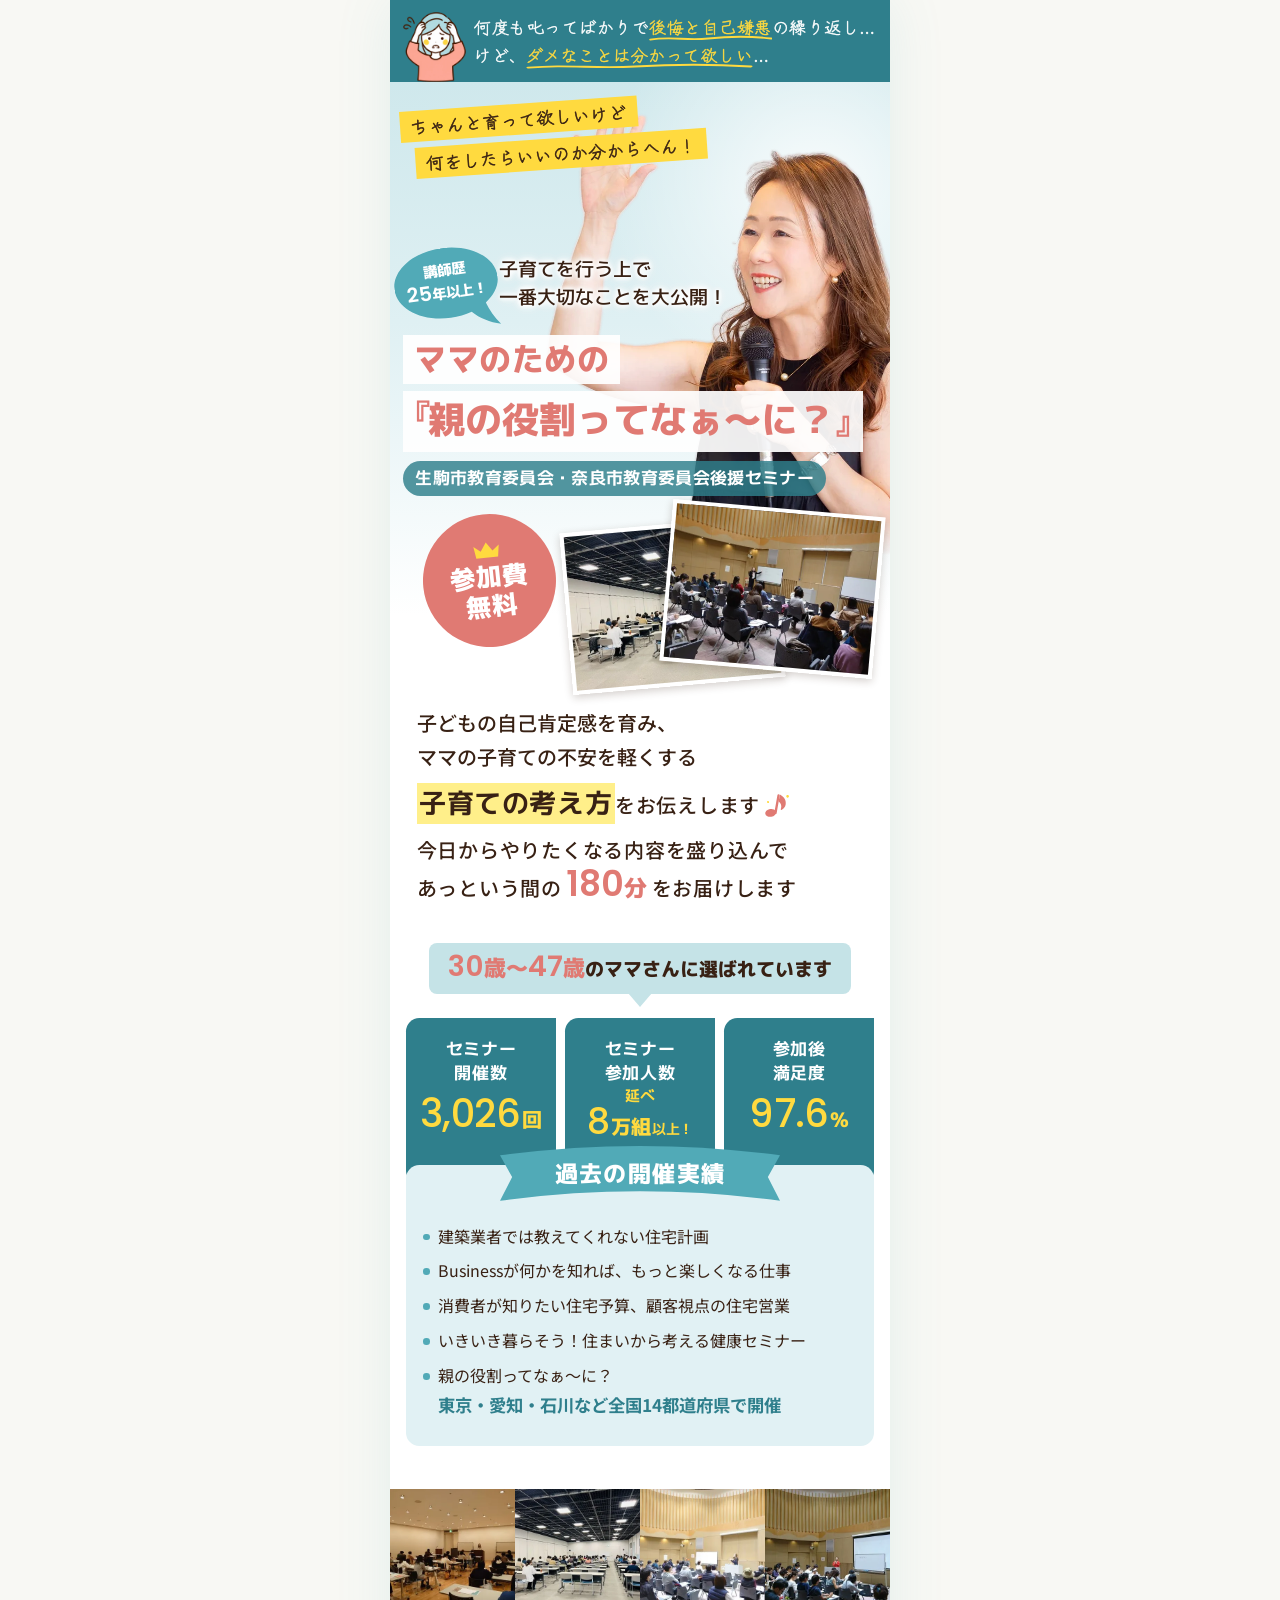
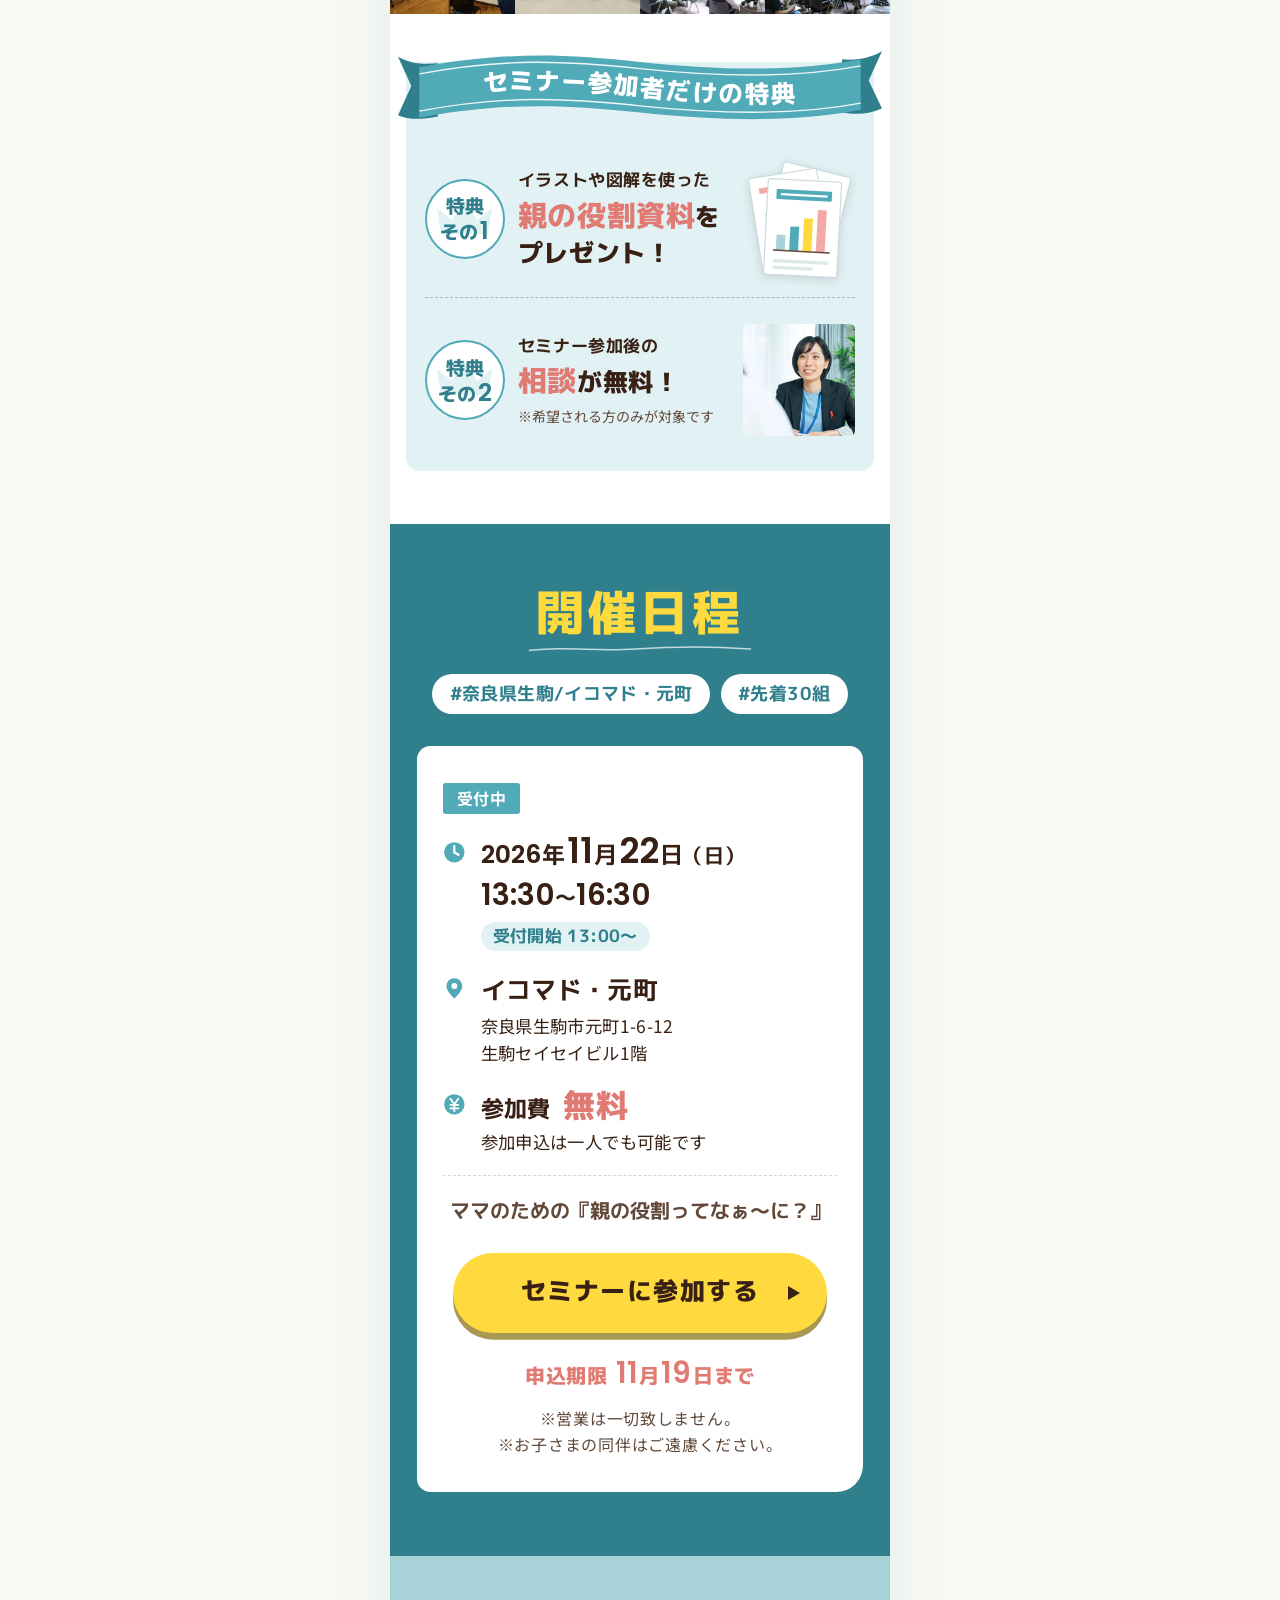
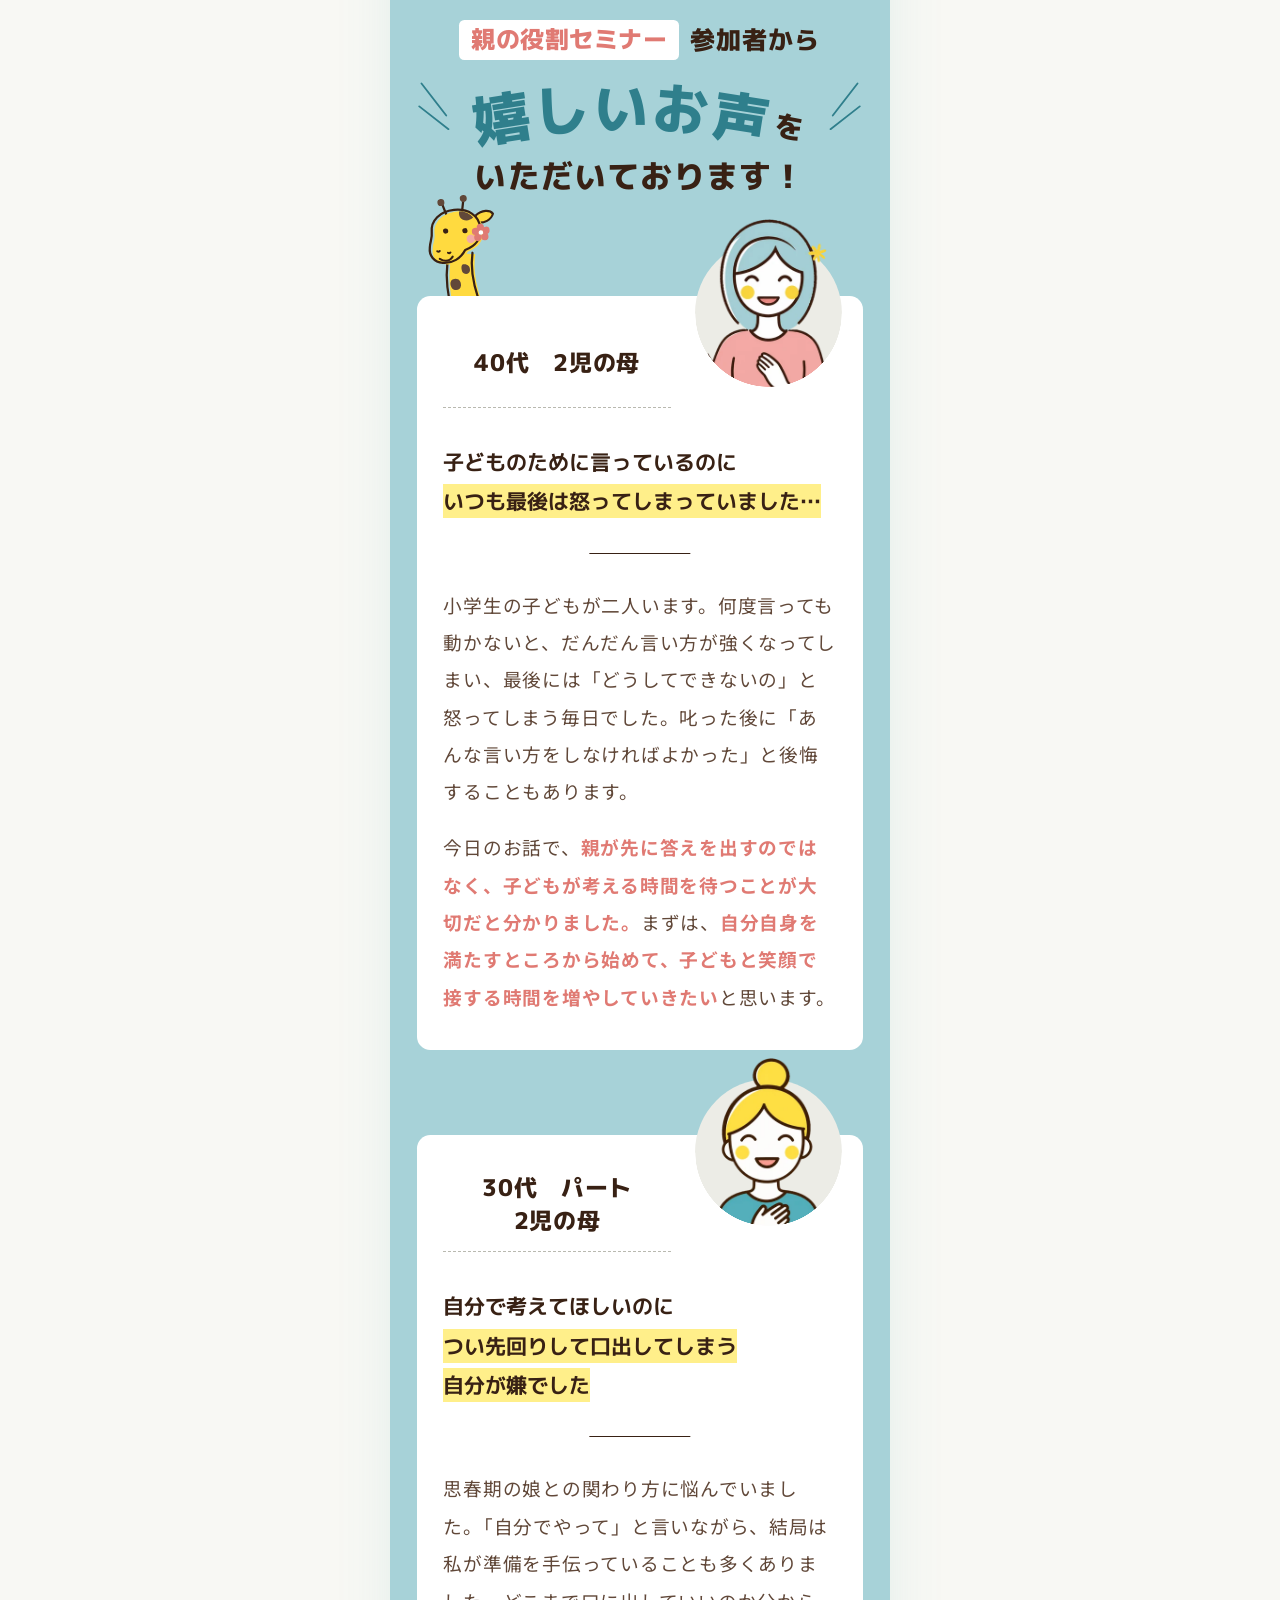
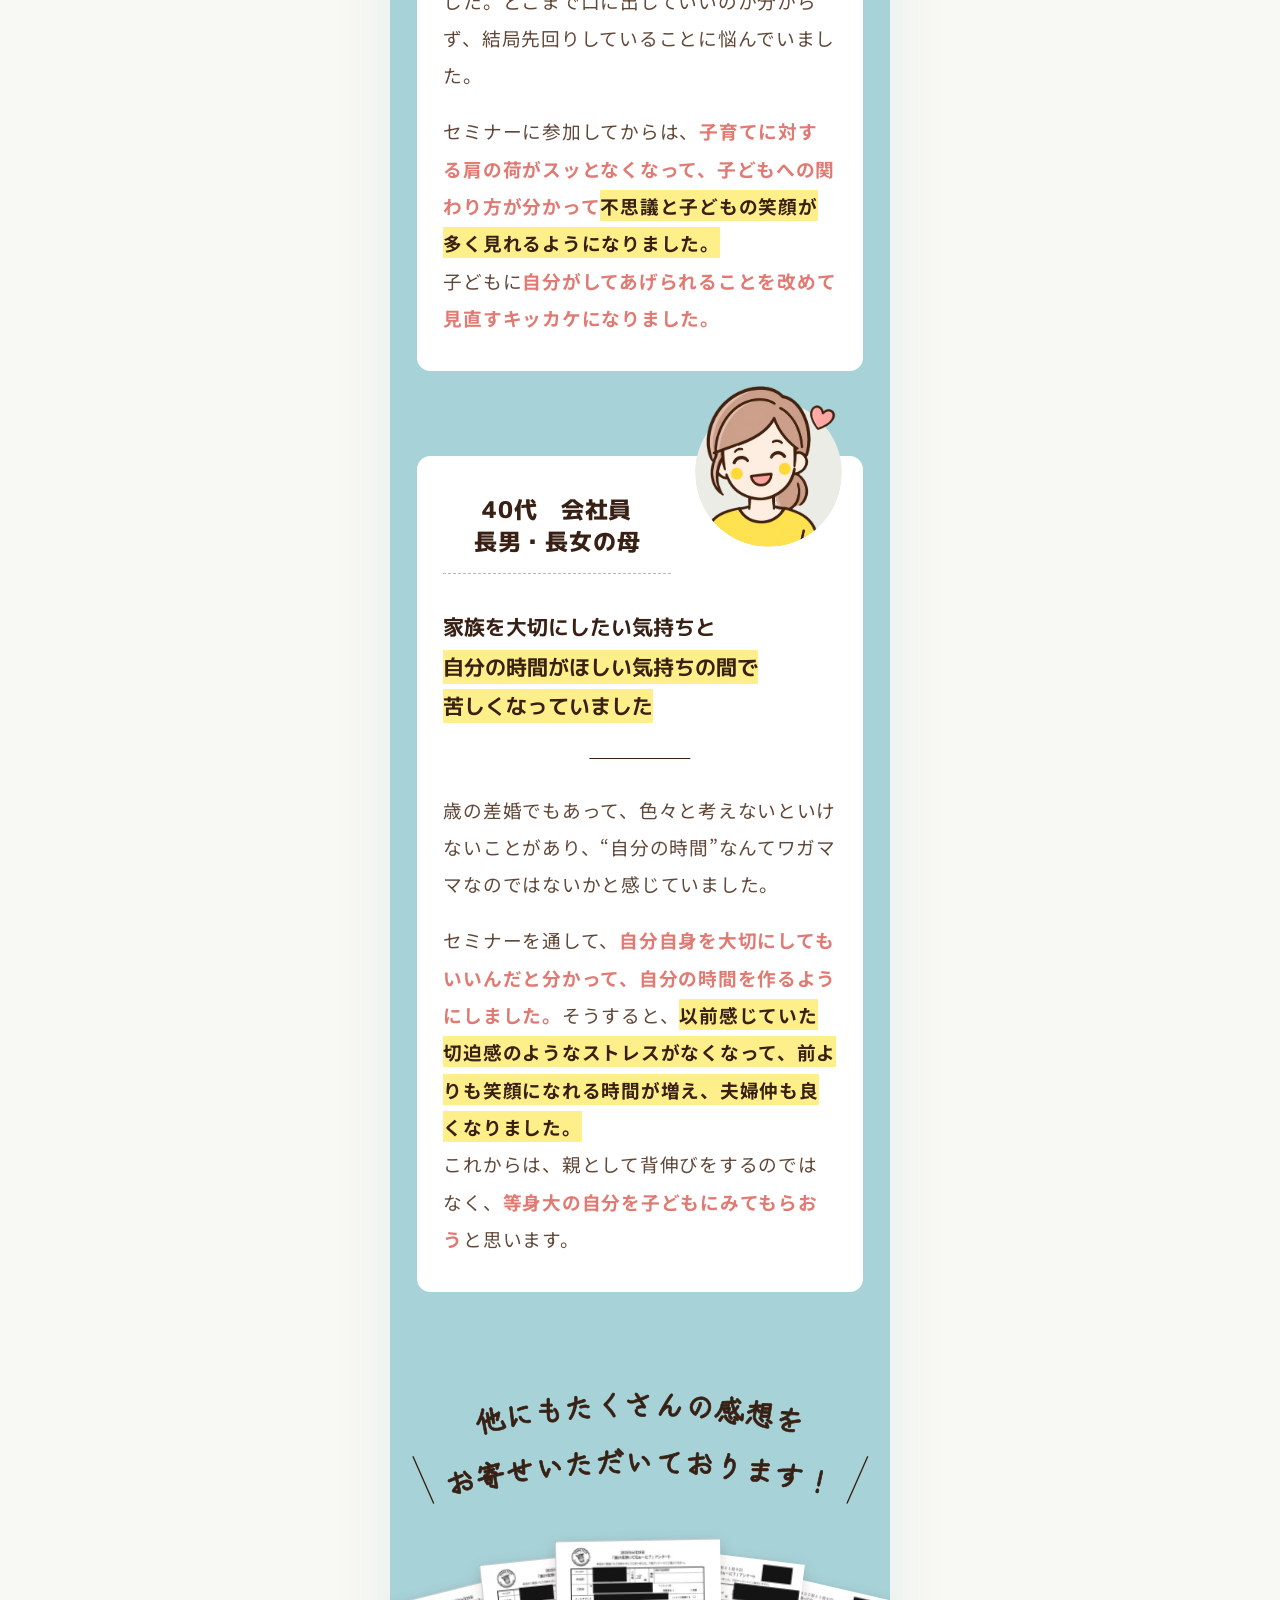
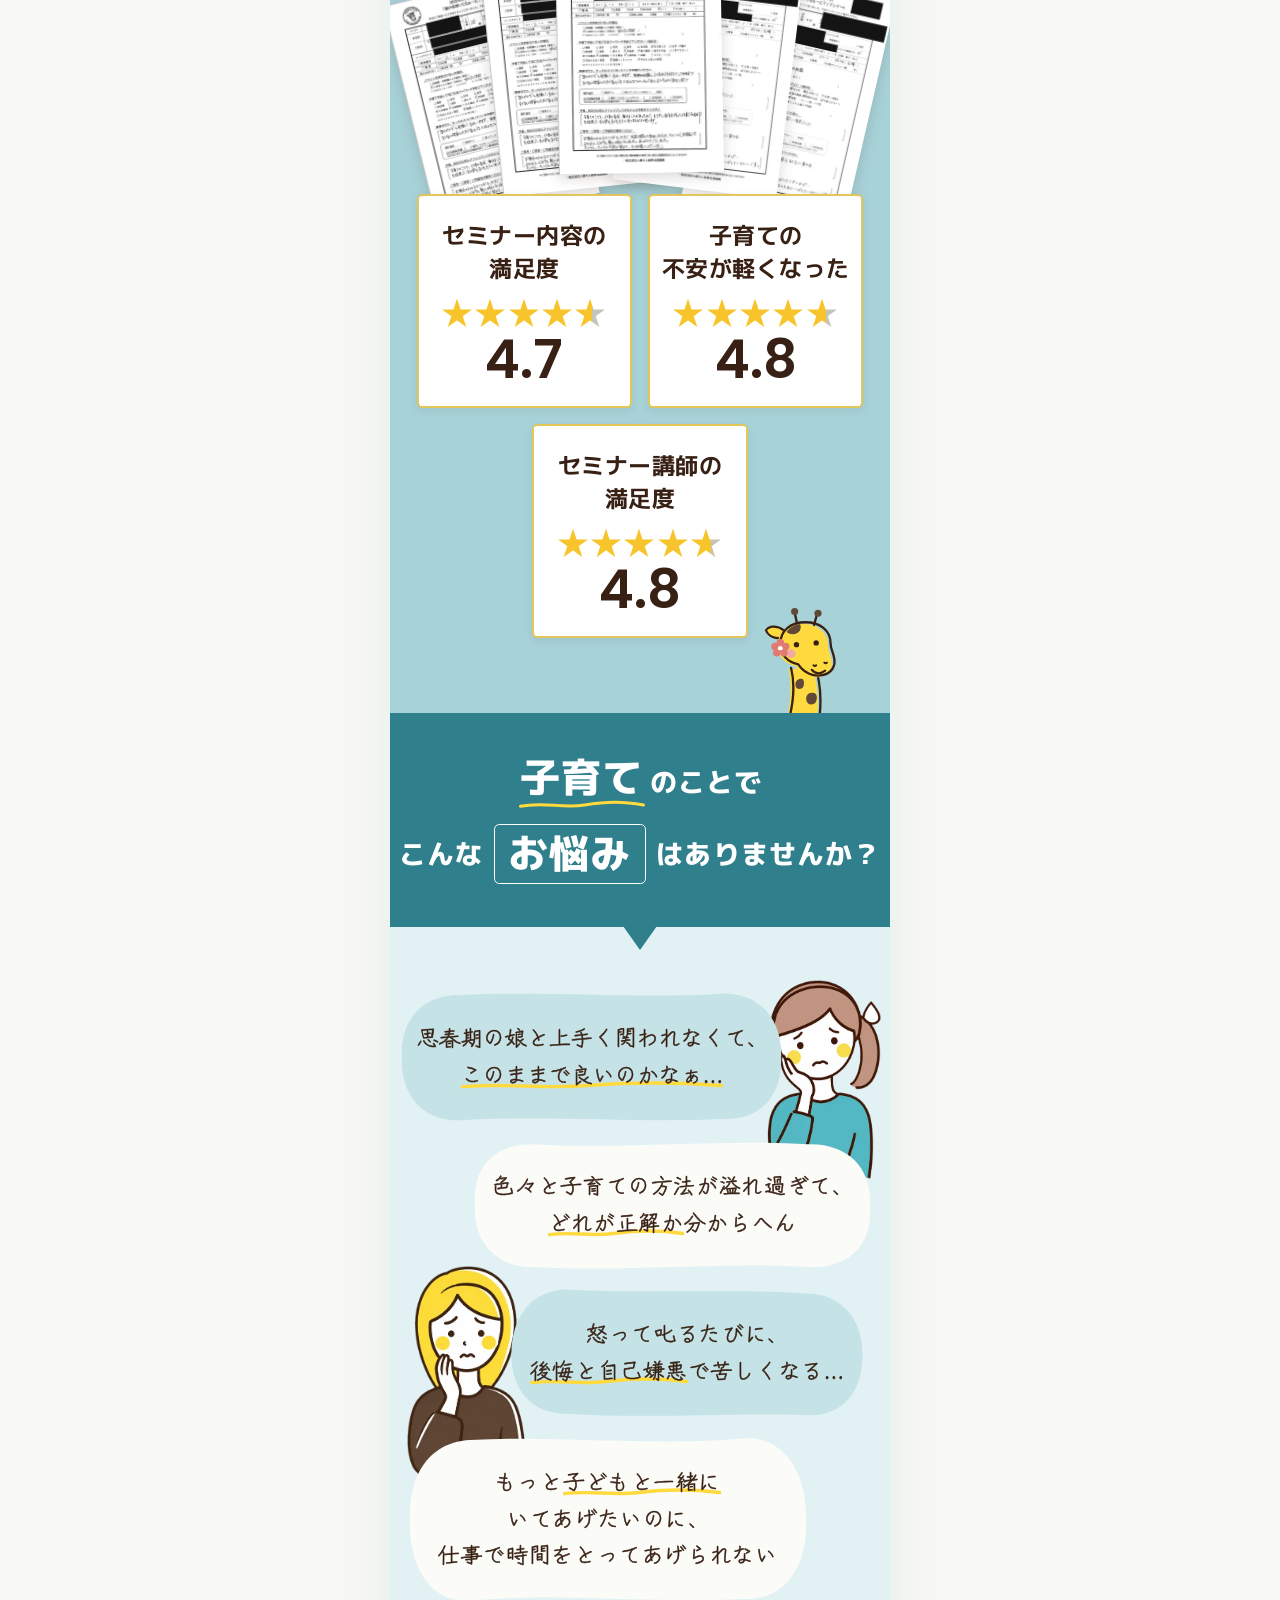
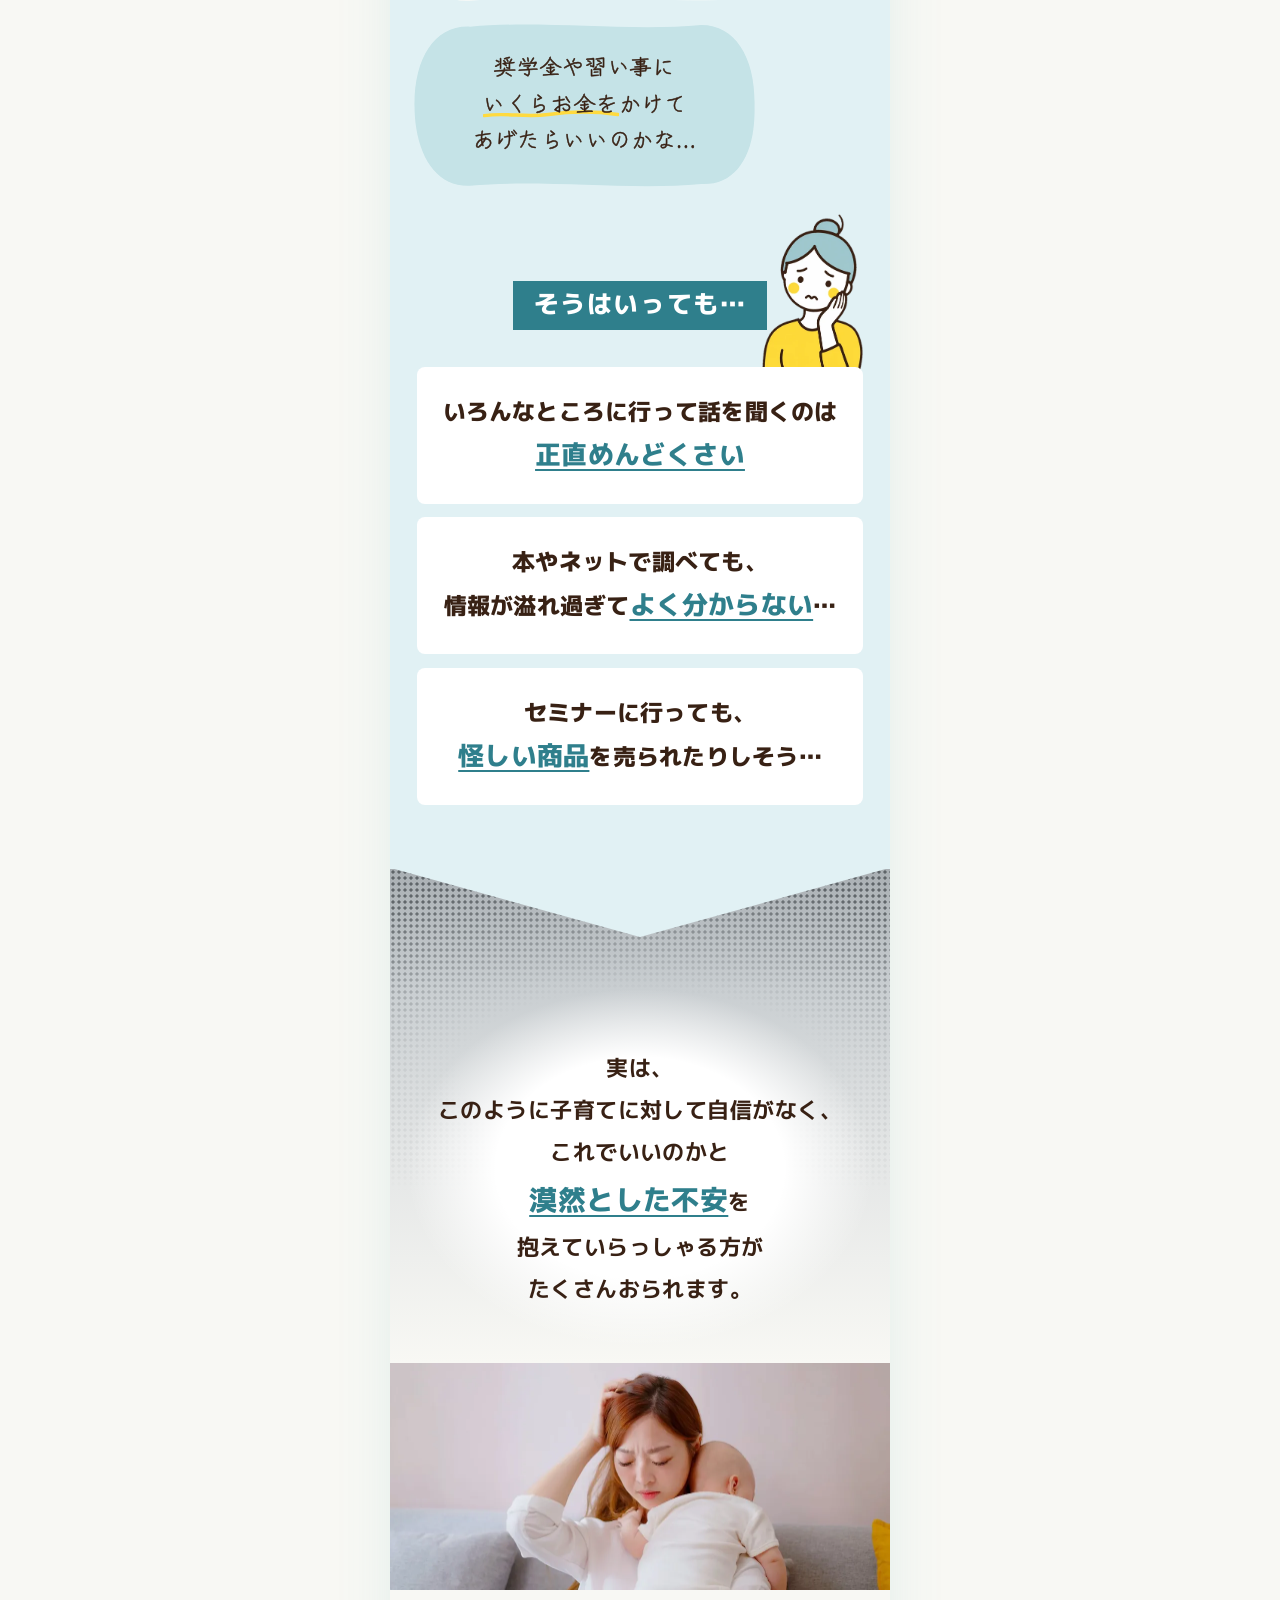
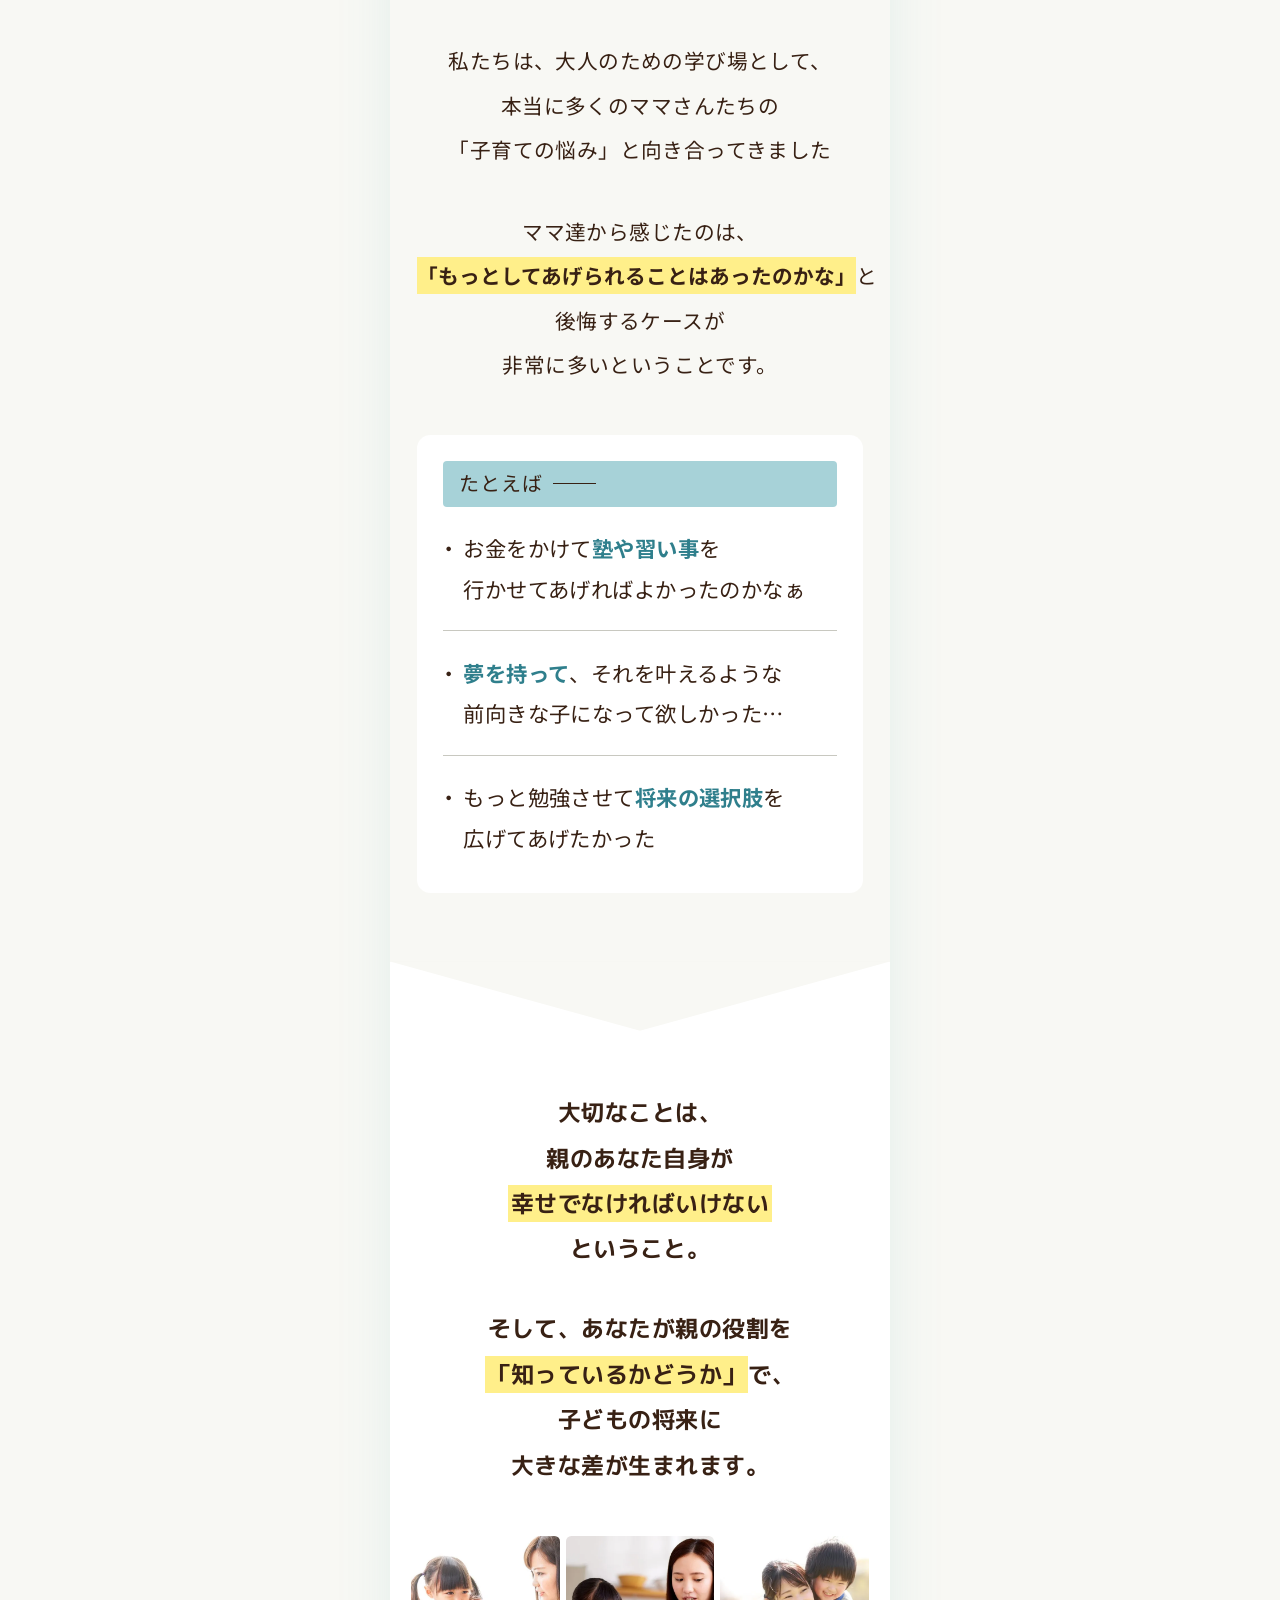
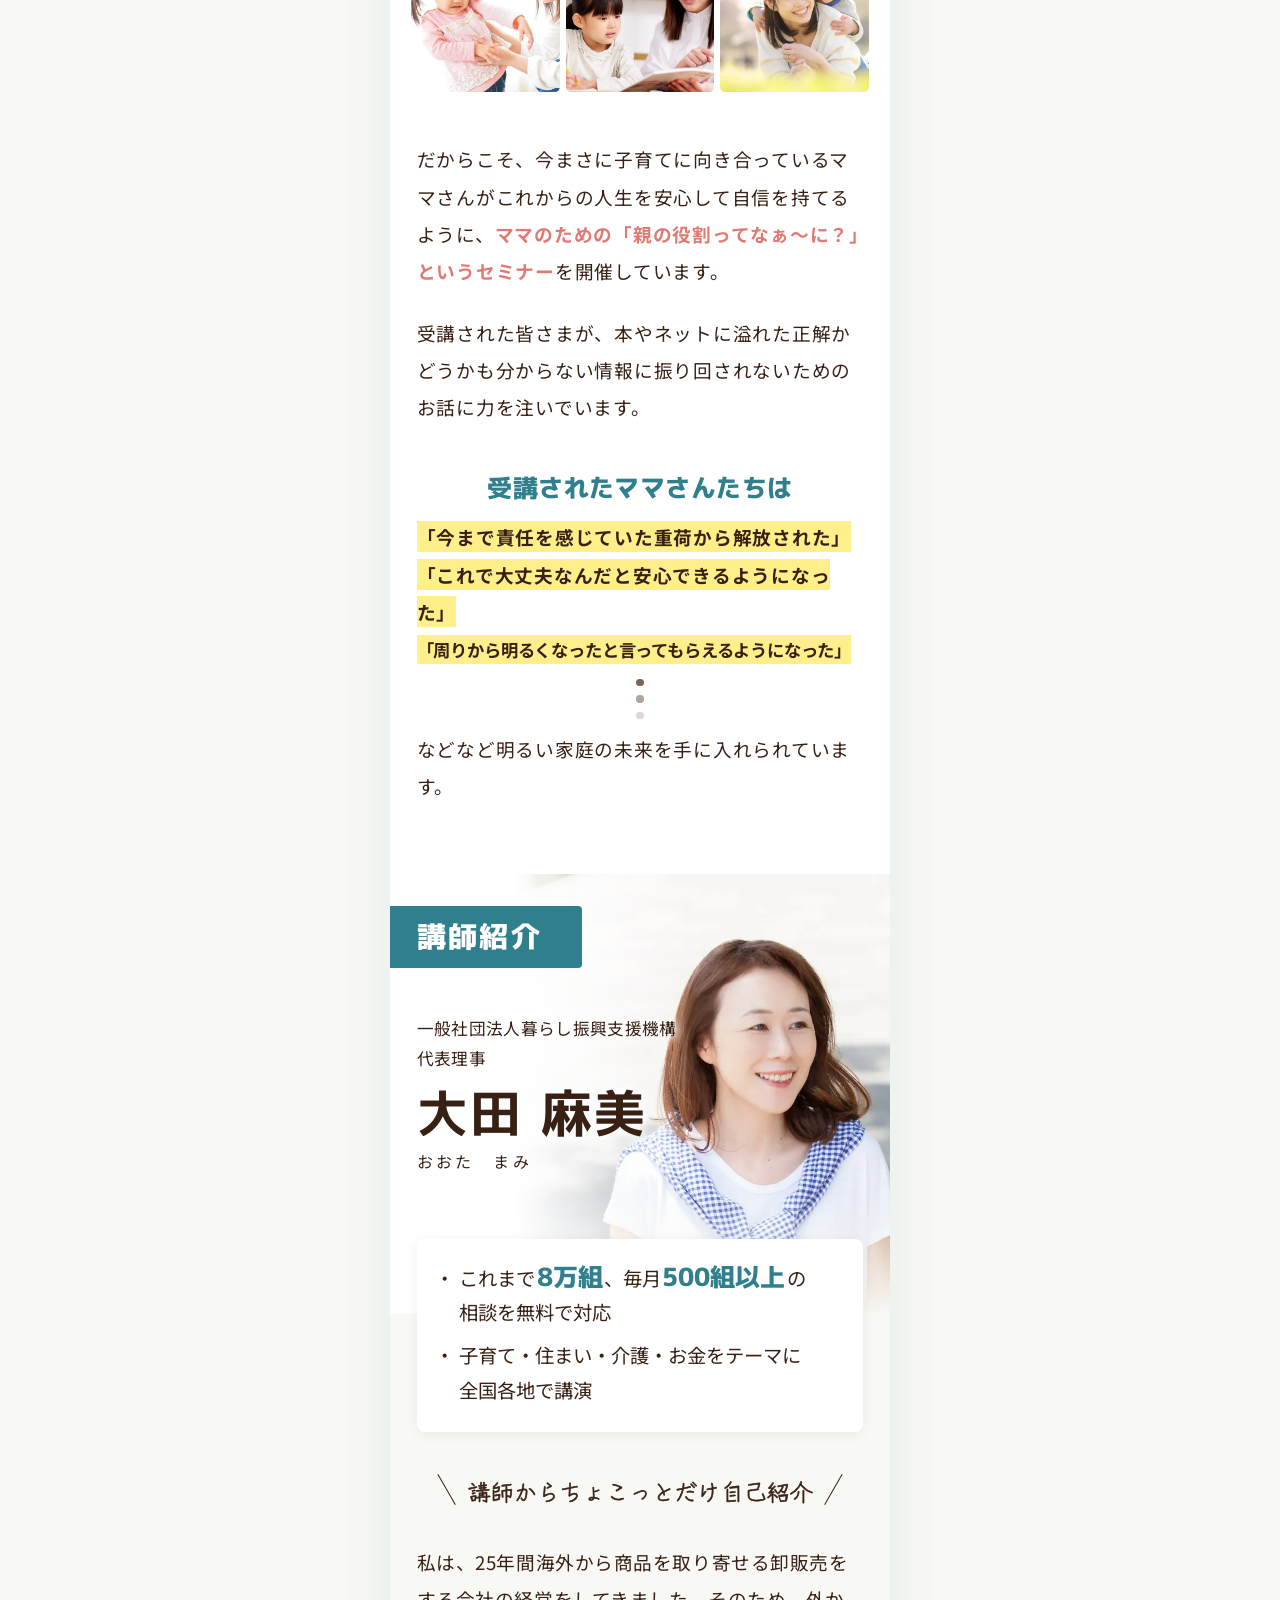
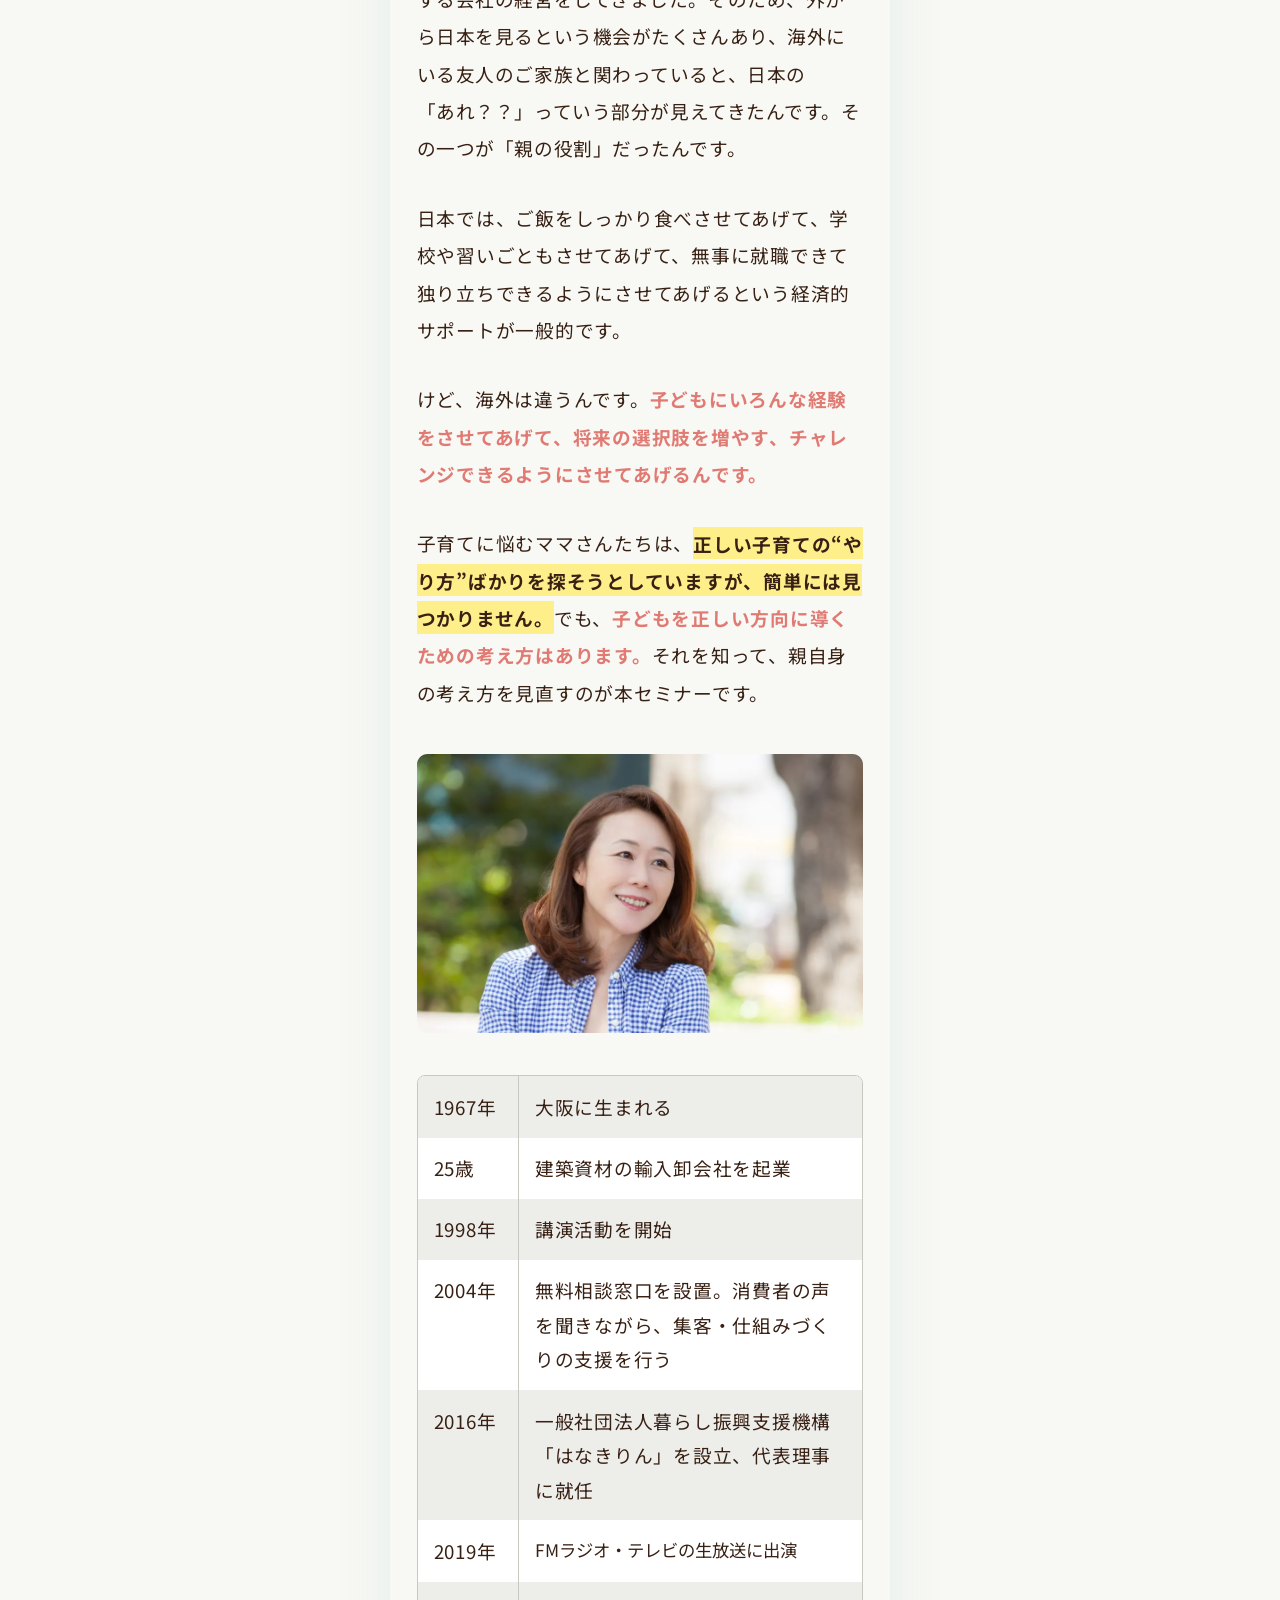
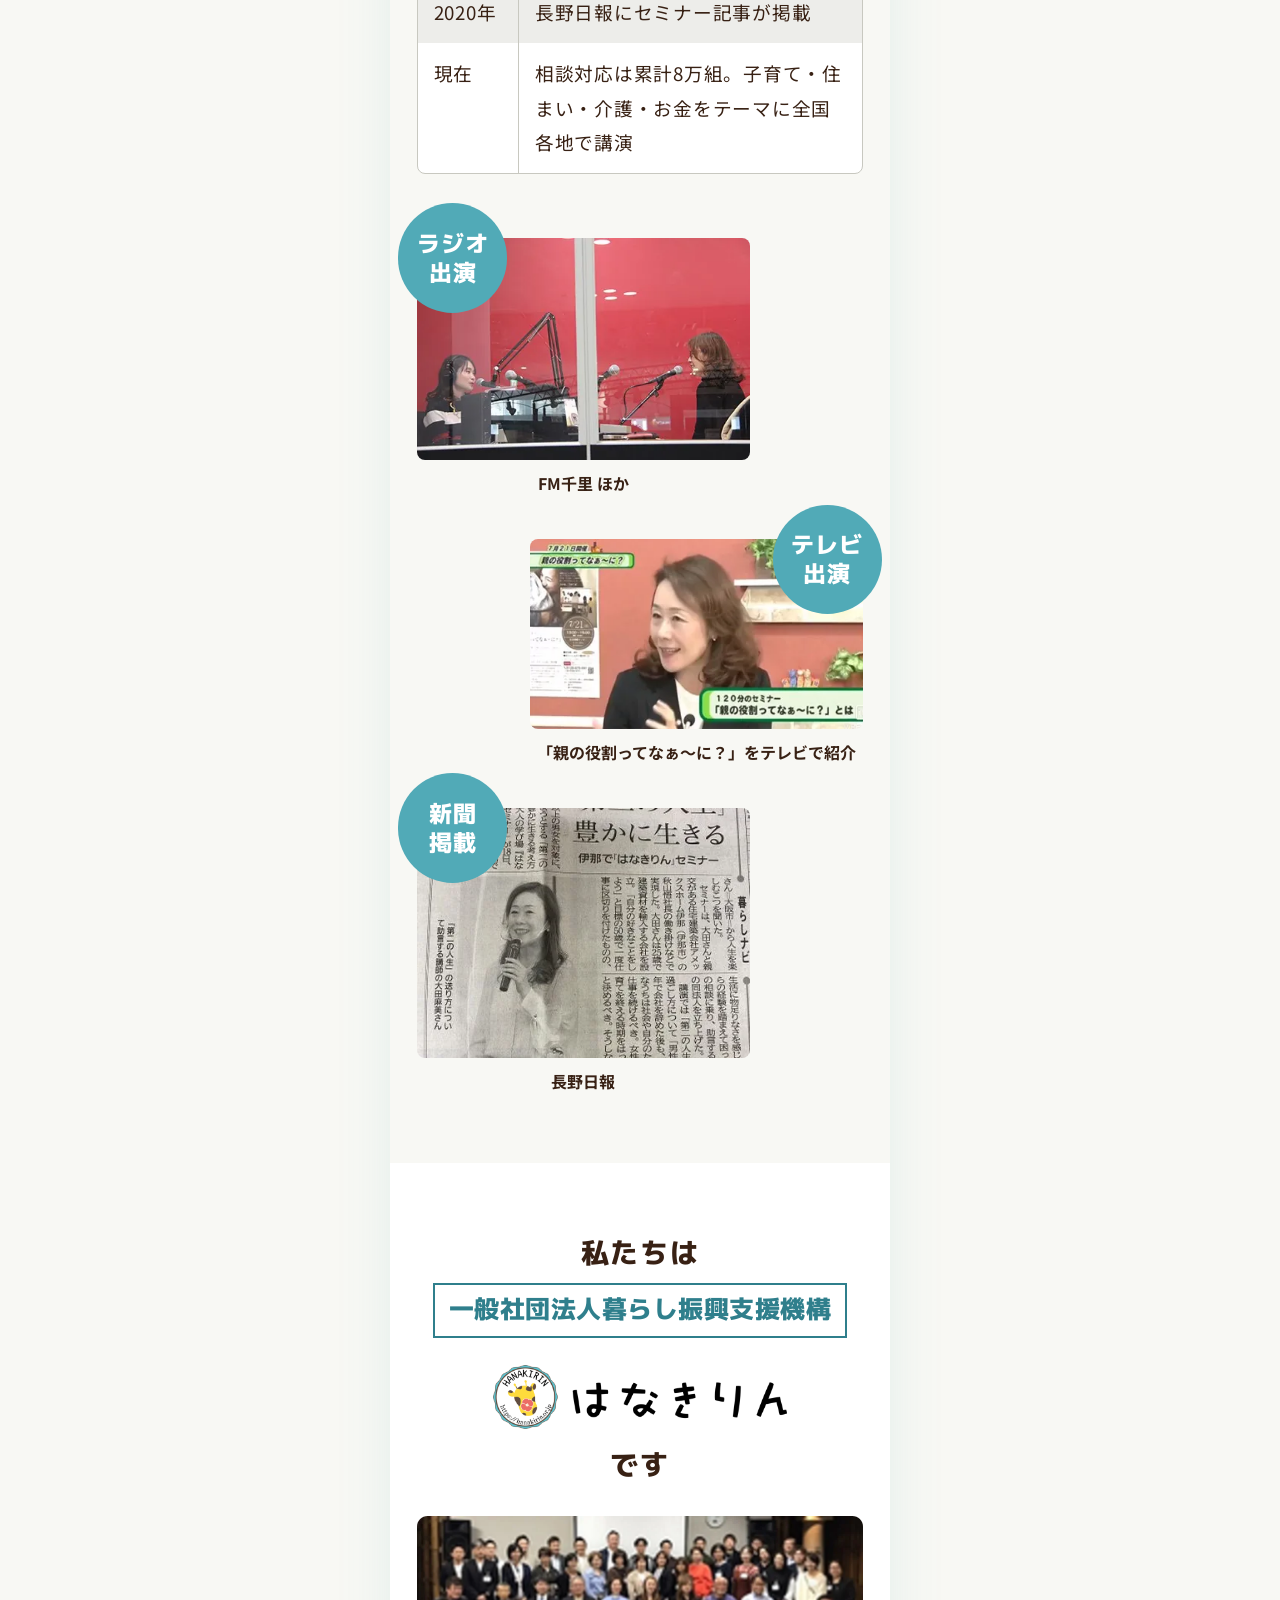
==== commit ccfbc544: "表示速度の改善: 画像をWebP化、フォント読み込みを非同期化、Metaピクセルを描画後に読み込み、P.S.背景を遅延読み込み、キャッシュヘッダー追加 - JPG/ロゴPNGをWebPに変換（合計1." ====
--- a/index.html
+++ b/index.html
@@ -10,22 +10,24 @@
 <link rel="apple-touch-icon" href="images/apple-touch-icon.png">
 <link rel="preconnect" href="https://fonts.googleapis.com">
 <link rel="preconnect" href="https://fonts.gstatic.com" crossorigin>
-<link href="https://fonts.googleapis.com/css2?family=M+PLUS+1p:wght@500;700;800&family=Noto+Sans+JP:wght@400;500;700&family=Poppins:wght@500;600&family=Zen+Kurenaido&family=Shippori+Mincho:wght@500;700&display=swap" rel="stylesheet">
-<link rel="stylesheet" href="css/style.css?v=202610040100">
+<link rel="preload" as="image" href="images/fv-teacher2.webp" fetchpriority="high">
+<link rel="preconnect" href="https://connect.facebook.net" crossorigin>
+<link rel="stylesheet" href="https://fonts.googleapis.com/css2?family=M+PLUS+1p:wght@500;700;800&family=Noto+Sans+JP:wght@400&family=Poppins:wght@500;600&family=Zen+Kurenaido&family=Shippori+Mincho:wght@500&display=swap" media="print" onload="this.media='all'">
+<noscript><link rel="stylesheet" href="https://fonts.googleapis.com/css2?family=M+PLUS+1p:wght@500;700;800&family=Noto+Sans+JP:wght@400&family=Poppins:wght@500;600&family=Zen+Kurenaido&family=Shippori+Mincho:wght@500&display=swap"></noscript>
+<link rel="stylesheet" href="css/style.css?v=202610171200">
 <!-- Meta Pixel Code -->
 <script>
-!function(f,b,e,v,n,t,s)
-{if(f.fbq)return;n=f.fbq=function(){n.callMethod?
+!function(f,b,e,v,n){if(f.fbq)return;n=f.fbq=function(){n.callMethod?
 n.callMethod.apply(n,arguments):n.queue.push(arguments)};
-if(!f._fbq)f._fbq=n;n.push=n;n.loaded=!0;n.version='2.0';
-n.queue=[];t=b.createElement(e);t.async=!0;
-t.src=v;s=b.getElementsByTagName(e)[0];
-s.parentNode.insertBefore(t,s)}(window, document,'script',
-'https://connect.facebook.net/en_US/fbevents.js');
+if(!f._fbq)f._fbq=n;n.push=n;n.loaded=!0;n.version='2.0';n.queue=[];
+function l(){var t=b.createElement(e);t.async=!0;t.src=v;var s=b.getElementsByTagName(e)[0];s.parentNode.insertBefore(t,s)}
+/* 計測スクリプト本体はページ描画後に読み込む（イベントはキューに溜まり、読み込み後に送信される） */
+if(b.readyState==='complete'){setTimeout(l,0)}else{f.addEventListener('load',function(){setTimeout(l,0)})}
+}(window, document,'script','https://connect.facebook.net/en_US/fbevents.js');
 fbq('init', '1076592091913767');
 fbq('track', 'PageView');
 </script>
-<noscript><img height="1" width="1" style="display:none"
+<noscript><img decoding="async" height="1" width="1" style="display:none"
 src="https://www.facebook.com/tr?id=1076592091913767&ev=PageView&noscript=1"
 /></noscript>
 <!-- End Meta Pixel Code -->
@@ -73,7 +75,7 @@
 
   <!-- ============ FV ============ -->
   <header class="fv-head">
-    <img class="fv-head__illust" src="images/fv-head-mama.webp" width="324" height="360" alt="">
+    <img decoding="async" class="fv-head__illust" src="images/fv-head-mama.webp" width="324" height="360" alt="">
     <p class="fv-head__voice">
       何度も叱ってばかりで<em>後悔と自己嫌悪</em>の繰り返し…<br>
       けど、<em>ダメなことは分かって欲しい</em>…
@@ -82,7 +84,7 @@
 
   <section class="fv">
     <div class="fv-main">
-      <img class="fv-teacher" src="images/fv-teacher2.webp" width="900" height="876" alt="講師 大田麻美" fetchpriority="high">
+      <img decoding="async" class="fv-teacher" src="images/fv-teacher2.webp" width="900" height="876" alt="講師 大田麻美" fetchpriority="high">
 
       <p class="fv-telop">
         <span>ちゃんと育って欲しいけど</span>
@@ -105,8 +107,8 @@
 
     <div class="fv-lead">
       <div class="fv-photos">
-        <img src="images/fv-seminar3.jpg" width="640" height="480" alt="">
-        <img src="images/fv-seminar2.jpg" width="640" height="480" alt="">
+        <img decoding="async" src="images/fv-seminar3.webp" width="640" height="480" alt="">
+        <img decoding="async" src="images/fv-seminar2.webp" width="640" height="480" alt="">
         <p class="fv-free"><svg viewBox="0 0 60 40" aria-hidden="true"><path d="M6 36 2 10l15 12L30 3l13 19 15-12-4 26z"/></svg>参加費<br>無料</p>
       </div>
       <p class="fv-lead__intro">子どもの自己肯定感を育み、<br>ママの子育ての不安を軽くする</p>
@@ -151,10 +153,10 @@
 
   <!-- ============ 写真帯 ============ -->
   <div class="strip" aria-hidden="true">
-    <img src="images/strip1.jpg" width="480" height="360" alt="" loading="lazy">
-    <img src="images/strip2.jpg" width="480" height="360" alt="" loading="lazy">
-    <img src="images/strip3.jpg" width="480" height="360" alt="" loading="lazy">
-    <img src="images/strip4.jpg" width="480" height="360" alt="" loading="lazy">
+    <img decoding="async" src="images/strip1.webp" width="480" height="360" alt="" loading="lazy">
+    <img decoding="async" src="images/strip2.webp" width="480" height="360" alt="" loading="lazy">
+    <img decoding="async" src="images/strip3.webp" width="480" height="360" alt="" loading="lazy">
+    <img decoding="async" src="images/strip4.webp" width="480" height="360" alt="" loading="lazy">
   </div>
 
   <!-- ============ 特典 ============ -->
@@ -192,7 +194,7 @@
           <em>相談</em>が無料！
           <span class="benefit__note">※希望される方のみが対象です</span>
         </p>
-        <img class="benefit__img" src="images/benefit-consult2.jpg" width="400" height="400" alt="相談の様子" loading="lazy">
+        <img decoding="async" class="benefit__img" src="images/benefit-consult2.webp" width="400" height="400" alt="相談の様子" loading="lazy">
       </div>
     </div>
   </section>
@@ -236,7 +238,7 @@
     <div class="voice__cards">
       <svg class="voice__mascot" viewBox="0 0 110 120" aria-hidden="true"><use href="#giraffe"/></svg>
       <article class="voice-card">
-        <div class="voice-card__illust"><img src="images/voice-1.webp" width="260" height="420" alt="" loading="lazy"></div>
+        <div class="voice-card__illust"><img decoding="async" src="images/voice-1.webp" width="260" height="420" alt="" loading="lazy"></div>
         <p class="voice-card__who"><span>40代</span><span>2児の母</span></p>
         <p class="voice-card__lead">子どものために言っているのに<br><span class="marker">いつも最後は怒ってしまっていました…</span></p>
         <div class="voice-card__body">
@@ -245,7 +247,7 @@
         </div>
       </article>
       <article class="voice-card">
-        <div class="voice-card__illust"><img src="images/voice-2.webp" width="242" height="420" alt="" loading="lazy"></div>
+        <div class="voice-card__illust"><img decoding="async" src="images/voice-2.webp" width="242" height="420" alt="" loading="lazy"></div>
         <p class="voice-card__who"><span>30代</span><span>パート</span><span>2児の母</span></p>
         <p class="voice-card__lead">自分で考えてほしいのに<br><span class="marker">つい先回りして口出してしまう</span><span class="nb"><span class="marker">自分が嫌でした</span></span></p>
         <div class="voice-card__body">
@@ -254,7 +256,7 @@
         </div>
       </article>
       <article class="voice-card">
-        <div class="voice-card__illust"><img src="images/voice-3.webp" width="347" height="420" alt="" loading="lazy"></div>
+        <div class="voice-card__illust"><img decoding="async" src="images/voice-3.webp" width="347" height="420" alt="" loading="lazy"></div>
         <p class="voice-card__who"><span>40代</span><span>会社員</span><span>長男・長女の母</span></p>
         <p class="voice-card__lead">家族を大切にしたい気持ちと<br><span class="marker">自分の時間がほしい気持ちの間で</span><br><span class="marker">苦しくなっていました</span></p>
         <div class="voice-card__body">
@@ -277,11 +279,11 @@
       </svg>
     </h2>
     <div class="survey__sheets" role="img" aria-label="参加者アンケート用紙のイメージ">
-      <img src="images/survey-1.jpg" alt="" loading="lazy">
-      <img src="images/survey-2.jpg" alt="" loading="lazy">
-      <img src="images/survey-1.jpg" alt="" loading="lazy">
-      <img src="images/survey-2.jpg" alt="" loading="lazy">
-      <img src="images/survey-1.jpg" alt="" loading="lazy">
+      <img decoding="async" src="images/survey-1.webp" alt="" loading="lazy">
+      <img decoding="async" src="images/survey-2.webp" alt="" loading="lazy">
+      <img decoding="async" src="images/survey-1.webp" alt="" loading="lazy">
+      <img decoding="async" src="images/survey-2.webp" alt="" loading="lazy">
+      <img decoding="async" src="images/survey-1.webp" alt="" loading="lazy">
     </div>
     <ul class="survey__ratings">
       <li class="rating-card">
@@ -310,13 +312,13 @@
       <span>こんな<b>お悩み</b>はありませんか？</span>
     </h2>
     <ul class="worry__list">
-      <li><img class="worry__mama worry__mama--pony" src="images/worry-pony.webp" width="353" height="560" alt="" loading="lazy">
+      <li><img decoding="async" class="worry__mama worry__mama--pony" src="images/worry-pony.webp" width="353" height="560" alt="" loading="lazy">
         思春期の娘と上手く関われなくて、<br><em>このままで良いのかなぁ…</em></li>
       <li>色々と子育ての方法が溢れ過ぎて、<br><em>どれが正解か</em>分からへん</li>
-      <li><img class="worry__mama worry__mama--bob" src="images/worry-bob.webp" width="323" height="560" alt="" loading="lazy">
+      <li><img decoding="async" class="worry__mama worry__mama--bob" src="images/worry-bob.webp" width="323" height="560" alt="" loading="lazy">
         怒って叱るたびに、<br><em>後悔と自己嫌悪</em>で苦しくなる…</li>
       <li>もっと<em>子どもと一緒に</em><br>いてあげたいのに、<br>仕事で時間をとってあげられない</li>
-      <li><img class="worry__mama worry__mama--bun" src="images/worry-bun.webp" width="267" height="560" alt="" loading="lazy">
+      <li><img decoding="async" class="worry__mama worry__mama--bun" src="images/worry-bun.webp" width="267" height="560" alt="" loading="lazy">
         奨学金や習い事に<br><em>いくらお金を</em>かけて<br>あげたらいいのかな…</li>
     </ul>
   </section>
@@ -345,7 +347,7 @@
 
   <!-- ============ 語り ============ -->
   <section class="story">
-    <img class="story__photo" src="images/story-photo.jpg" width="1200" height="546" alt="子育てに悩むママ" loading="lazy">
+    <img decoding="async" class="story__photo" src="images/story-photo.webp" width="1200" height="546" alt="子育てに悩むママ" loading="lazy">
     <p class="story__center">
       私たちは、大人のための学び場として、<br>
       本当に多くのママさんたちの<br>
@@ -384,9 +386,9 @@
     </p>
 
     <div class="message__photos">
-      <img src="images/mama1.jpg" width="520" height="546" alt="子どもと向き合うママ" loading="lazy">
-      <img src="images/mama2.jpg" width="520" height="546" alt="子どもの勉強を見守るママ" loading="lazy">
-      <img src="images/mama3.jpg" width="520" height="546" alt="子どもと笑い合うママ" loading="lazy">
+      <img decoding="async" src="images/mama1.webp" width="520" height="546" alt="子どもと向き合うママ" loading="lazy">
+      <img decoding="async" src="images/mama2.webp" width="520" height="546" alt="子どもの勉強を見守るママ" loading="lazy">
+      <img decoding="async" src="images/mama3.webp" width="520" height="546" alt="子どもと笑い合うママ" loading="lazy">
     </div>
 
     <p class="message__body">だからこそ、今まさに子育てに向き合っているママさんがこれからの人生を安心して自信を持てるように、<em>ママのための「親の役割ってなぁ〜に？」というセミナー</em>を開催しています。</p>
@@ -398,7 +400,7 @@
   <!-- ============ 講師紹介 ============ -->
   <section class="teacher">
     <div class="teacher__hero">
-      <img src="images/teacher-profile.jpg" width="1000" height="855" alt="講師 大田麻美" loading="lazy">
+      <img decoding="async" src="images/teacher-profile.webp" width="1000" height="855" alt="講師 大田麻美" loading="lazy">
       <h2 class="teacher__label">講師紹介</h2>
       <div class="teacher__name">
         <p class="teacher__org">一般社団法人暮らし振興支援機構<br>代表理事</p>
@@ -418,7 +420,7 @@
       <p>子育てに悩むママさんたちは、<span class="marker">正しい子育ての“やり方”ばかりを探そうとしていますが、簡単には見つかりません。</span>でも、<em>子どもを正しい方向に導くための考え方はあります。</em>それを知って、親自身の考え方を見直すのが本セミナーです。</p>
     </div>
     <!-- 講演中の写真 -->
-    <img class="teacher__photo" src="images/teacher-talk.jpg" width="1000" height="625" alt="講師 大田麻美" loading="lazy">
+    <img decoding="async" class="teacher__photo" src="images/teacher-talk.webp" width="1000" height="625" alt="講師 大田麻美" loading="lazy">
 
     <!-- 経歴 -->
     <table class="teacher__history">
@@ -438,17 +440,17 @@
     <ul class="teacher__media">
       <li>
         <p class="teacher__media-badge">ラジオ<br>出演</p>
-        <img src="images/media-radio.jpg" width="450" height="300" alt="FMラジオ出演時の様子" loading="lazy">
+        <img decoding="async" src="images/media-radio.webp" width="450" height="300" alt="FMラジオ出演時の様子" loading="lazy">
         <p class="teacher__media-cap">FM千里 ほか</p>
       </li>
       <li class="is-right">
         <p class="teacher__media-badge">テレビ<br>出演</p>
-        <img src="images/media-tv.jpg" width="432" height="246" alt="テレビ出演時の様子" loading="lazy">
+        <img decoding="async" src="images/media-tv.webp" width="432" height="246" alt="テレビ出演時の様子" loading="lazy">
         <p class="teacher__media-cap">「親の役割ってなぁ〜に？」をテレビで紹介</p>
       </li>
       <li>
         <p class="teacher__media-badge">新聞<br>掲載</p>
-        <img src="images/media-news.jpg" width="400" height="300" alt="長野日報の掲載記事" loading="lazy">
+        <img decoding="async" src="images/media-news.webp" width="400" height="300" alt="長野日報の掲載記事" loading="lazy">
         <p class="teacher__media-cap">長野日報</p>
       </li>
     </ul>
@@ -459,12 +461,12 @@
     <h2 class="org__title">
       <span>私たちは</span>
       <b>一般社団法人暮らし振興支援機構</b>
-      <img class="org__logo" src="images/logo-h.png" alt="はなきりん" loading="lazy">
+      <img decoding="async" class="org__logo" src="images/logo-h.webp" alt="はなきりん" loading="lazy">
       <span>です</span>
     </h2>
     <!-- 集合写真 -->
     <figure class="org__group">
-      <img src="images/org-group.jpg" width="900" height="394" alt="はなきりんのメンバー集合写真" loading="lazy">
+      <img decoding="async" src="images/org-group.webp" width="900" height="394" alt="はなきりんのメンバー集合写真" loading="lazy">
     </figure>
 
     <p class="org__here">＼ 私たちはこちら ／</p>
@@ -491,15 +493,15 @@
     </div>
 
     <div class="org__photos" aria-hidden="true">
-      <img src="images/fv-seminar1.jpg" width="640" height="480" alt="" loading="lazy">
-      <img src="images/fv-seminar2.jpg" width="640" height="480" alt="" loading="lazy">
+      <img decoding="async" src="images/fv-seminar1.webp" width="640" height="480" alt="" loading="lazy">
+      <img decoding="async" src="images/fv-seminar2.webp" width="640" height="480" alt="" loading="lazy">
     </div>
   </section>
 
   <!-- ============ セミナー内容 ============ -->
   <section class="program">
     <div class="program__hero">
-      <img src="images/fv-seminar1.jpg" width="640" height="480" alt="" loading="lazy">
+      <img decoding="async" src="images/fv-seminar1.webp" width="640" height="480" alt="" loading="lazy">
       <h2 class="program__label">
         <svg class="program__mascot" viewBox="0 0 110 120" aria-hidden="true"><use href="#giraffe"/></svg>
         <small>『親の役割ってなぁ〜に？』</small>
@@ -535,10 +537,10 @@
   <!-- ============ クロージング ============ -->
   <section class="closing">
     <div class="strip" aria-hidden="true">
-      <img src="images/strip3.jpg" width="480" height="360" alt="" loading="lazy">
-      <img src="images/strip1.jpg" width="480" height="360" alt="" loading="lazy">
-      <img src="images/strip4.jpg" width="480" height="360" alt="" loading="lazy">
-      <img src="images/strip2.jpg" width="480" height="360" alt="" loading="lazy">
+      <img decoding="async" src="images/strip3.webp" width="480" height="360" alt="" loading="lazy">
+      <img decoding="async" src="images/strip1.webp" width="480" height="360" alt="" loading="lazy">
+      <img decoding="async" src="images/strip4.webp" width="480" height="360" alt="" loading="lazy">
+      <img decoding="async" src="images/strip2.webp" width="480" height="360" alt="" loading="lazy">
     </div>
     <h2 class="closing__title">
       <small>ママのための</small>
@@ -546,9 +548,9 @@
       <em>「これじゃあかんかな…」が<br>「これでええねん！」に変わる子育ての考え方</em>
     </h2>
     <div class="closing__free">
-      <div class="closing__mama"><img src="images/closing-mama1.webp" width="374" height="520" alt="" loading="lazy"></div>
+      <div class="closing__mama"><img decoding="async" src="images/closing-mama1.webp" width="374" height="520" alt="" loading="lazy"></div>
       <p class="closing__badge"><svg viewBox="0 0 60 40" aria-hidden="true"><path d="M6 36 2 10l15 12L30 3l13 19 15-12-4 26z"/></svg>参加費<br>無料</p>
-      <div class="closing__mama"><img src="images/closing-mama2.webp" width="346" height="520" alt="" loading="lazy"></div>
+      <div class="closing__mama"><img decoding="async" src="images/closing-mama2.webp" width="346" height="520" alt="" loading="lazy"></div>
     </div>
     <div class="closing__benefit">
       <div class="benefit__box">
@@ -584,7 +586,7 @@
           <em>相談</em>が無料！
           <span class="benefit__note">※希望される方のみが対象です</span>
         </p>
-        <img class="benefit__img" src="images/benefit-consult2.jpg" width="400" height="400" alt="相談の様子" loading="lazy">
+        <img decoding="async" class="benefit__img" src="images/benefit-consult2.webp" width="400" height="400" alt="相談の様子" loading="lazy">
       </div>
     </div>
     </div>
@@ -646,7 +648,7 @@
       <svg viewBox="0 0 24 24" aria-hidden="true"><path d="M5 15l7-7 7 7" fill="none" stroke="currentColor" stroke-width="2.6" stroke-linecap="round" stroke-linejoin="round"/></svg>
       ページの上部へ
     </a>
-    <img class="footer__logo" src="images/logo-h.png" alt="はなきりん" loading="lazy">
+    <img decoding="async" class="footer__logo" src="images/logo-h.webp" alt="はなきりん" loading="lazy">
     <p class="footer__org">一般社団法人暮らし振興支援機構</p>
     <address class="footer__addr">
       〒663-8113<br>
@@ -753,6 +755,16 @@
       updateGo(); checkScroll(); consent.querySelector('.consent__close').focus();
     }
     function closeConsent() { consent.hidden = true; document.body.classList.remove('is-locked'); if (lastFocus) lastFocus.focus(); }
+  // P.S.の背景画像は近づいてから読み込む
+  (function () {
+    var ps = document.querySelector('.ps');
+    if (!ps) return;
+    if (!('IntersectionObserver' in window)) { ps.classList.add('is-bg'); return; }
+    var io = new IntersectionObserver(function (entries) {
+      if (entries.some(function (e) { return e.isIntersecting; })) { ps.classList.add('is-bg'); io.disconnect(); }
+    }, { rootMargin: '900px 0px' });
+    io.observe(ps);
+  })();
     document.querySelectorAll('a.btn-cta:not(.consent__go), a.float-cta').forEach(function (el) { el.addEventListener('click', openConsent); });
     body.addEventListener('scroll', checkScroll, { passive: true });
     agree.addEventListener('change', updateGo);
--- a/css/style.css
+++ b/css/style.css
@@ -1404,7 +1404,7 @@
 .ps {
   position: relative;
   padding: 5.6rem 2rem 6rem;
-  background: linear-gradient(rgba(0, 0, 0, .58), rgba(0, 0, 0, .58)), url("../images/ps-bg.jpg") center / cover no-repeat;
+  background: #3a3a3a; /* 画像は .is-bg が付いてから（下のルール） */
   color: #fff;
   font-family: "Shippori Mincho", "Hiragino Mincho ProN", "Yu Mincho", serif;
   font-weight: 500;
@@ -1422,6 +1422,7 @@
 /* 幕上げアニメーション: JSが .is-ready を付けたときだけ幕を下ろしておき、.is-open で上げる
    （JSが動かない環境や「視差効果を減らす」設定では、最初から開いた状態で表示される） */
 .ps { overflow: hidden; }
+.ps.is-bg { background: linear-gradient(rgba(0, 0, 0, .58), rgba(0, 0, 0, .58)), url("../images/ps-bg.webp") center / cover no-repeat; }
 .ps::after {
   content: "";
   position: absolute;
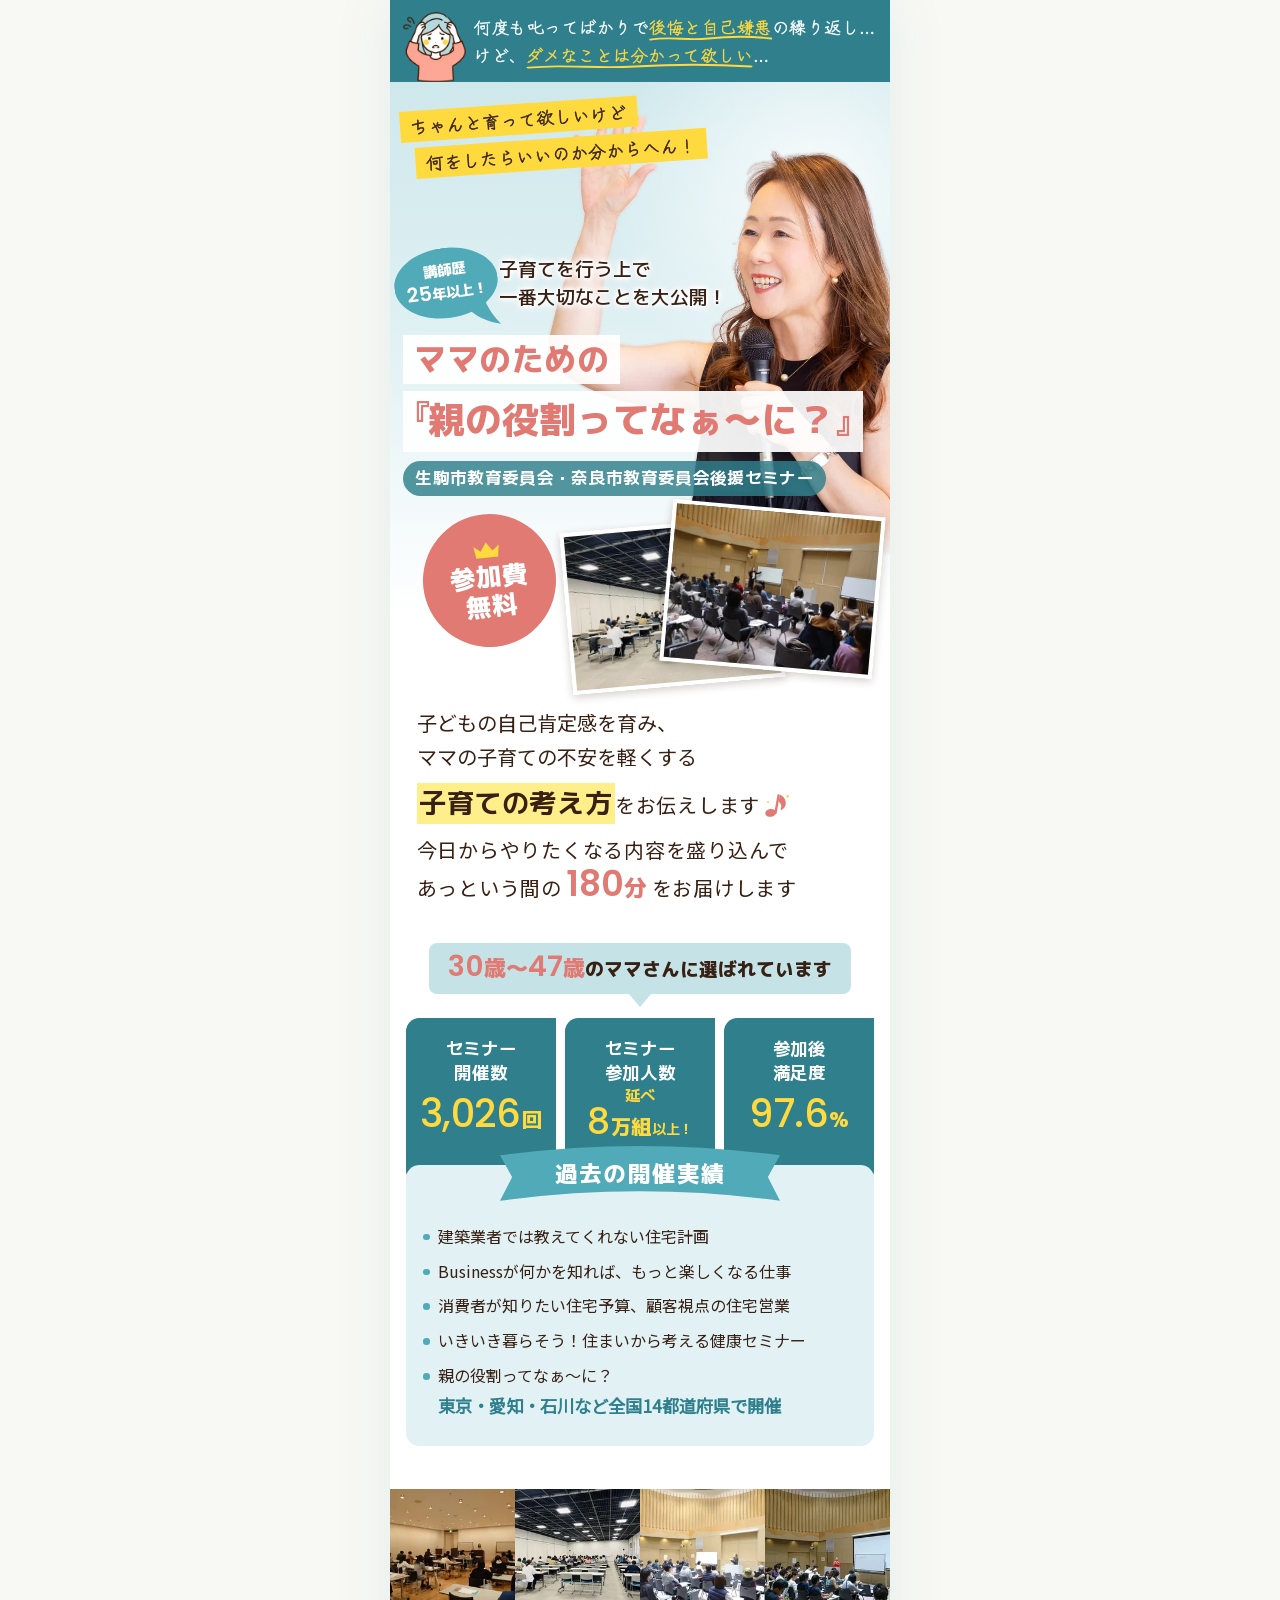
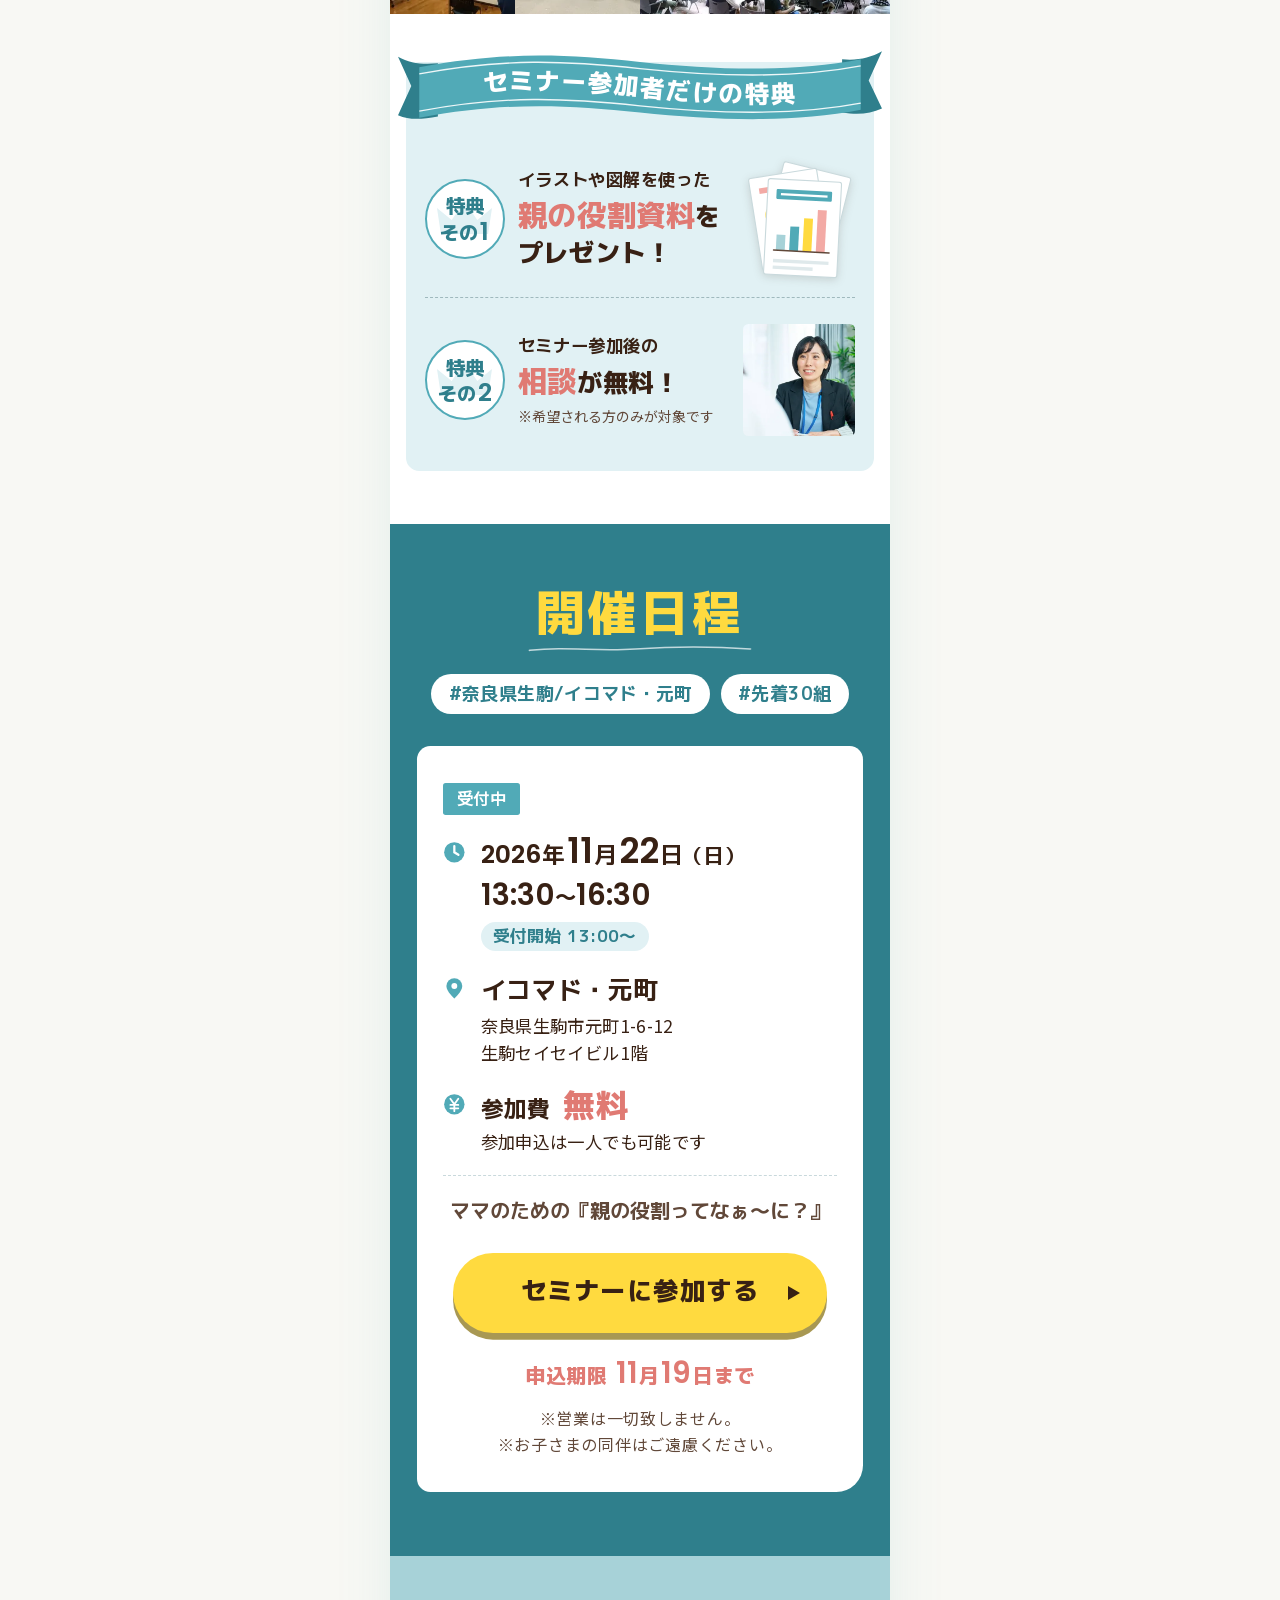
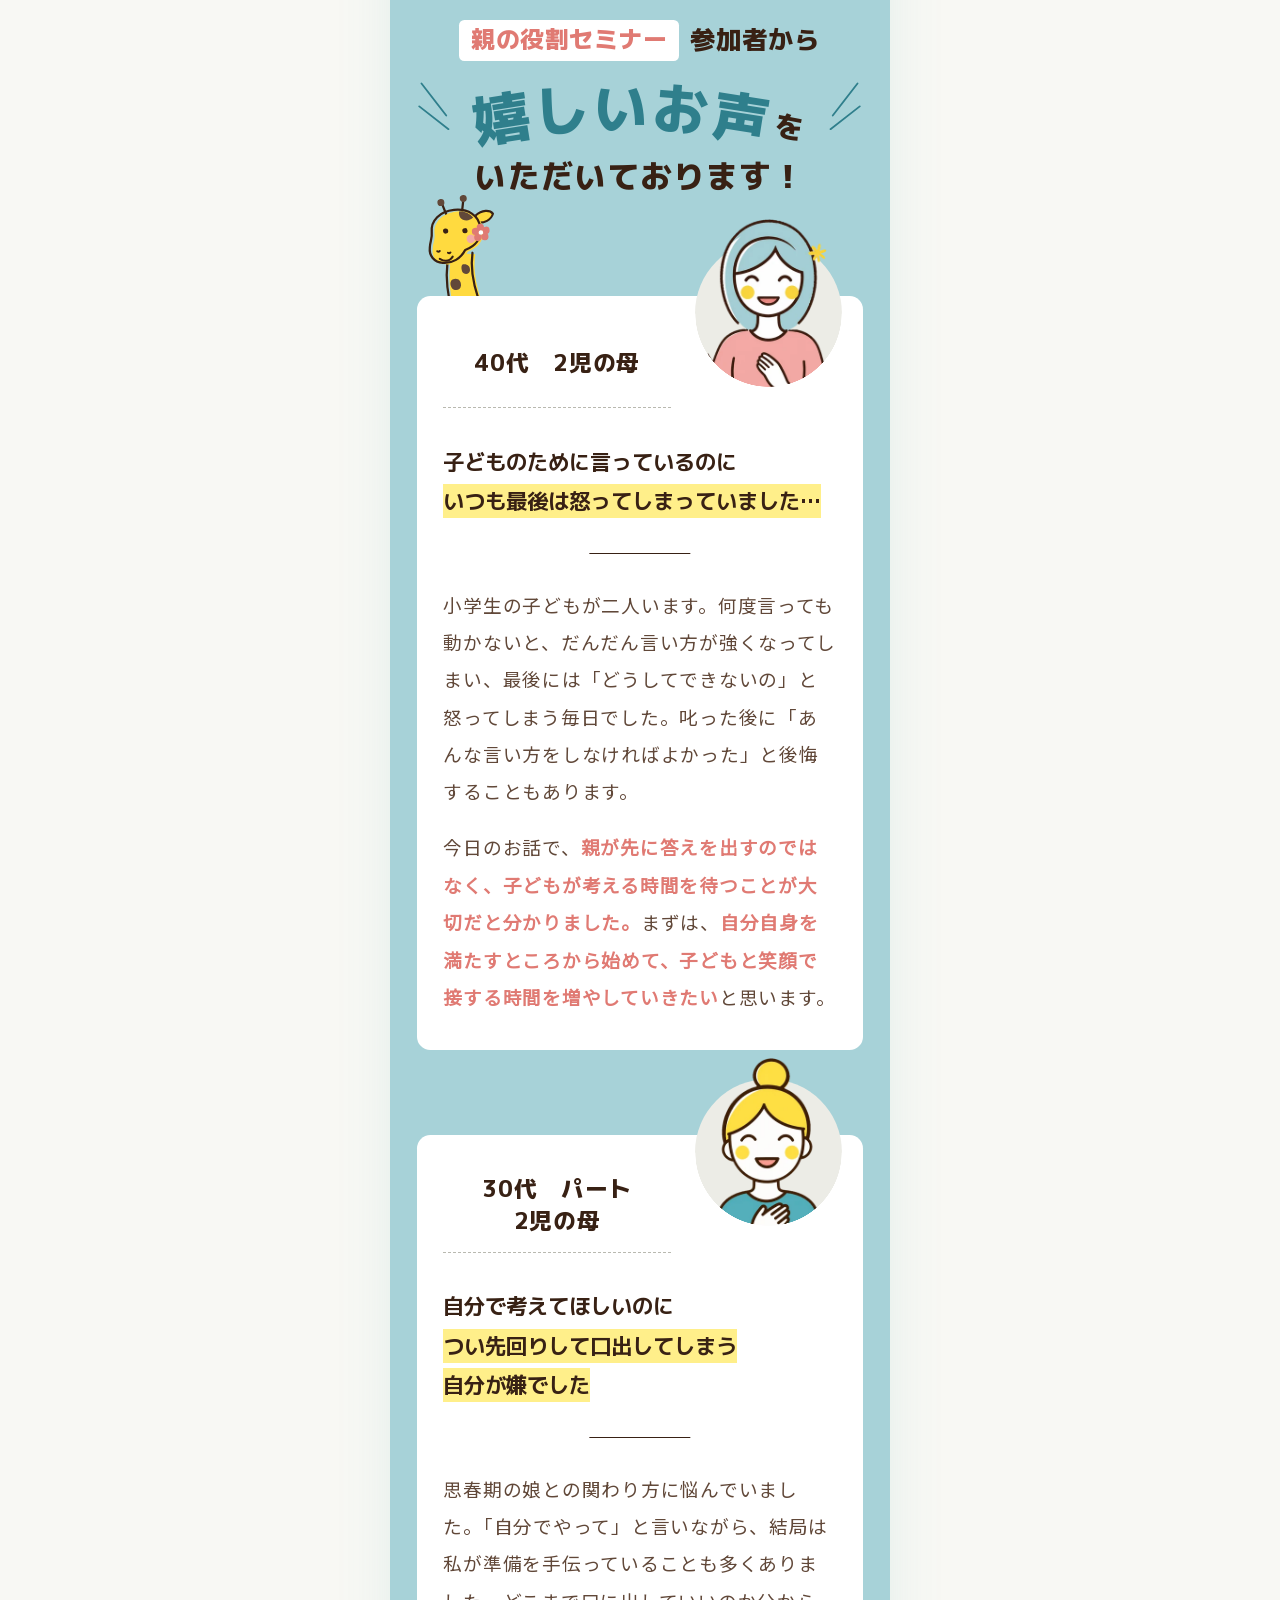
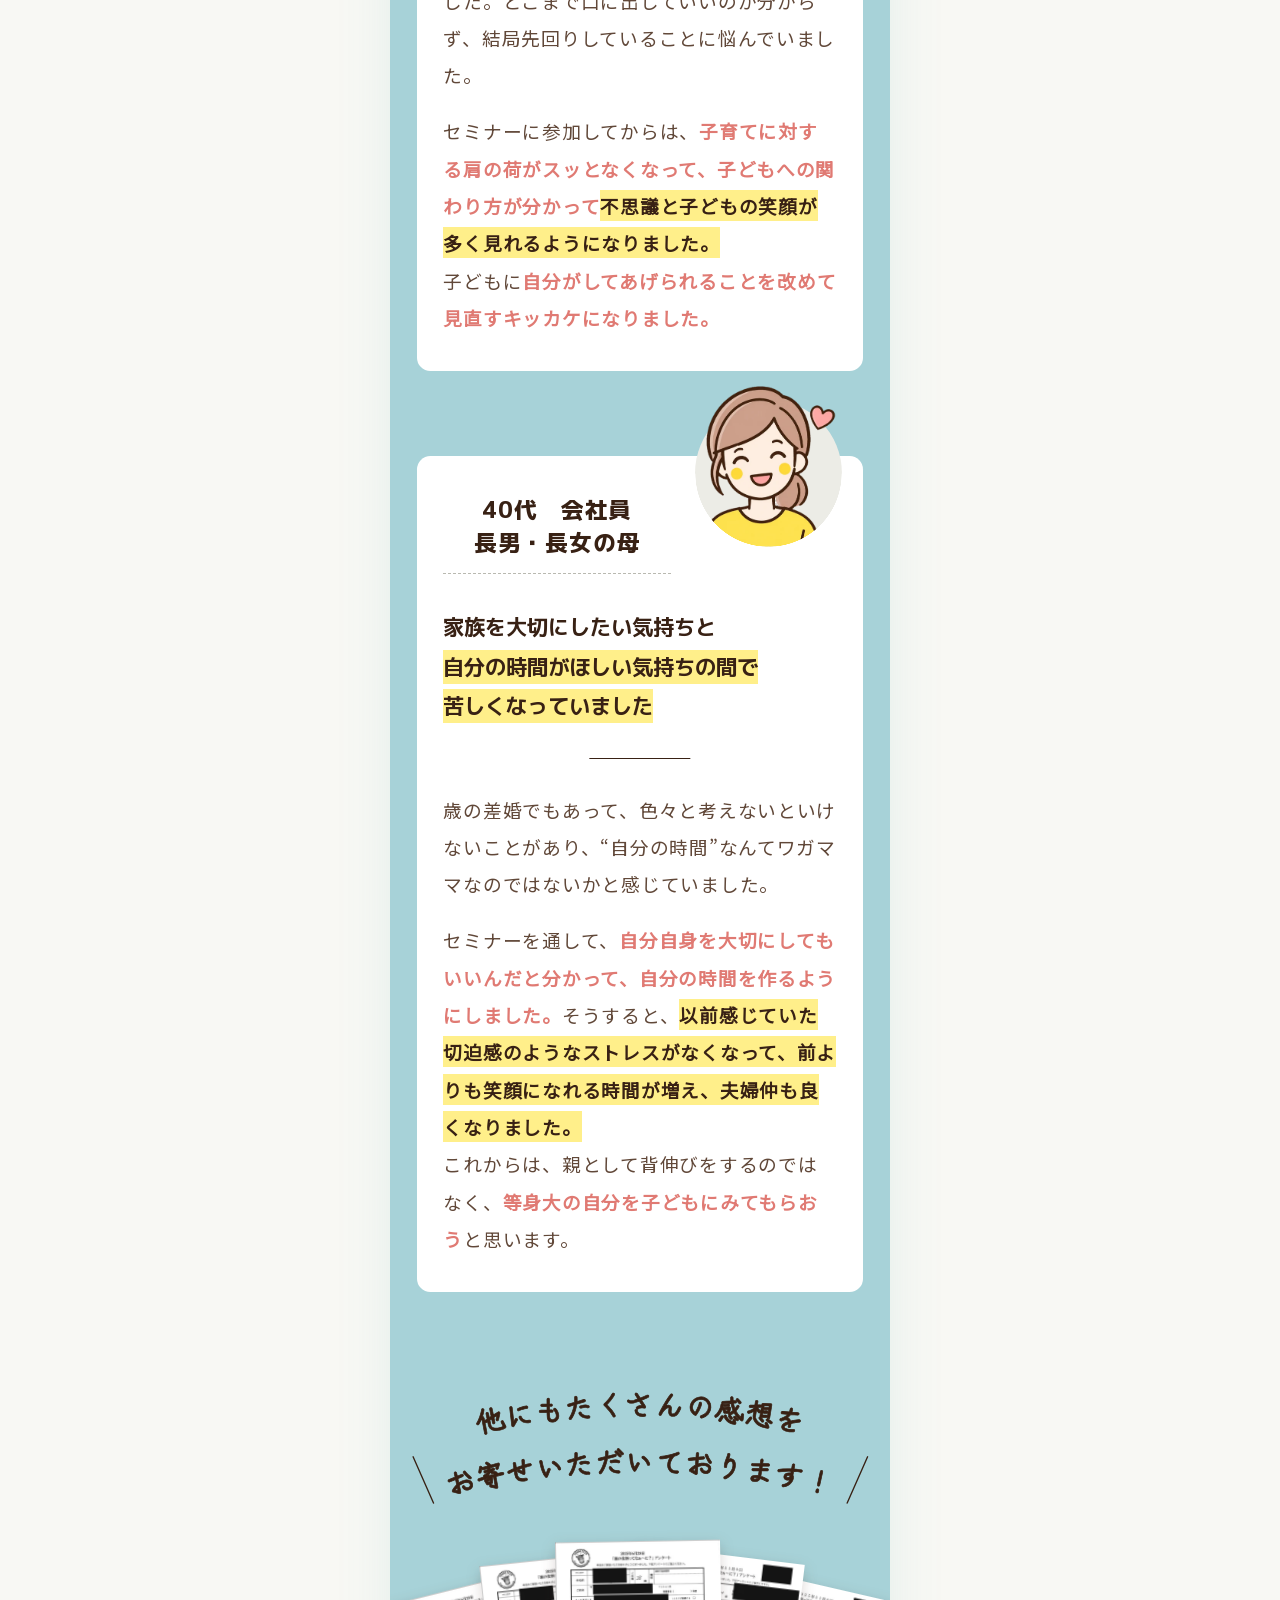
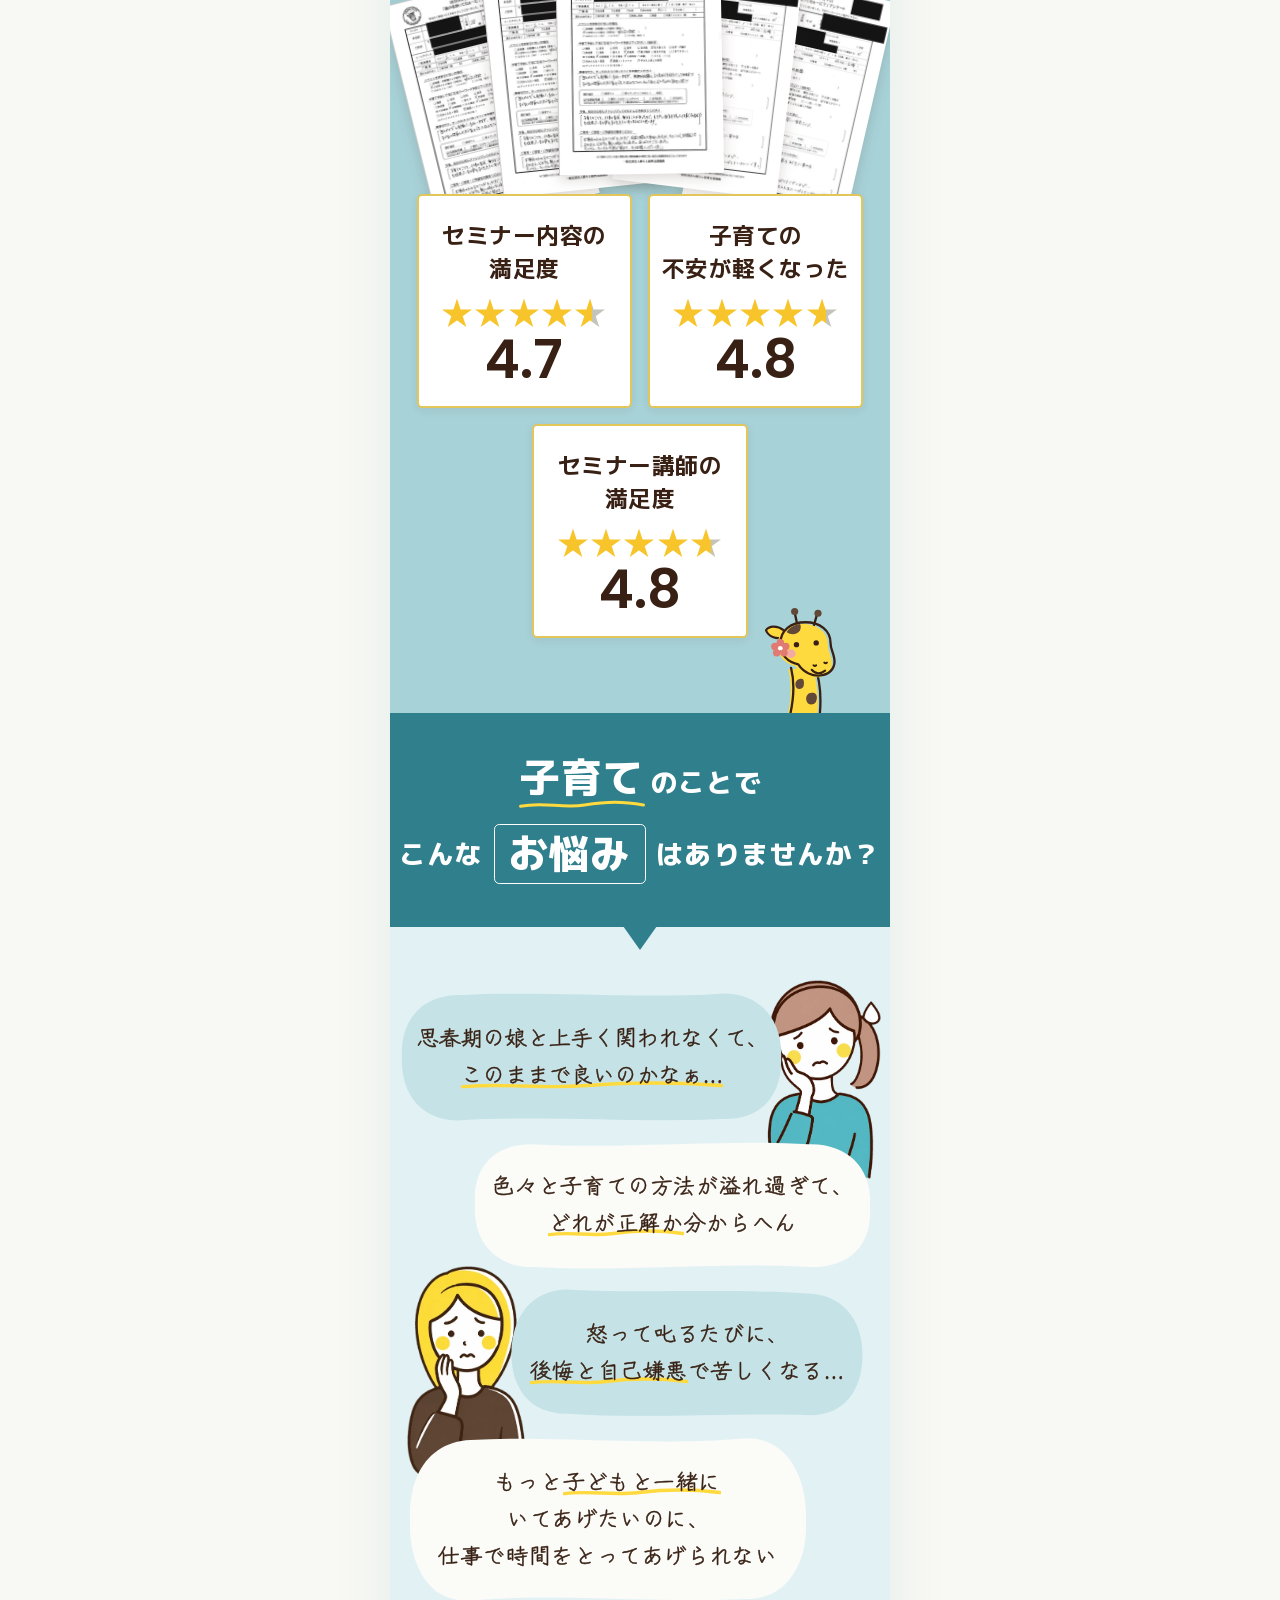
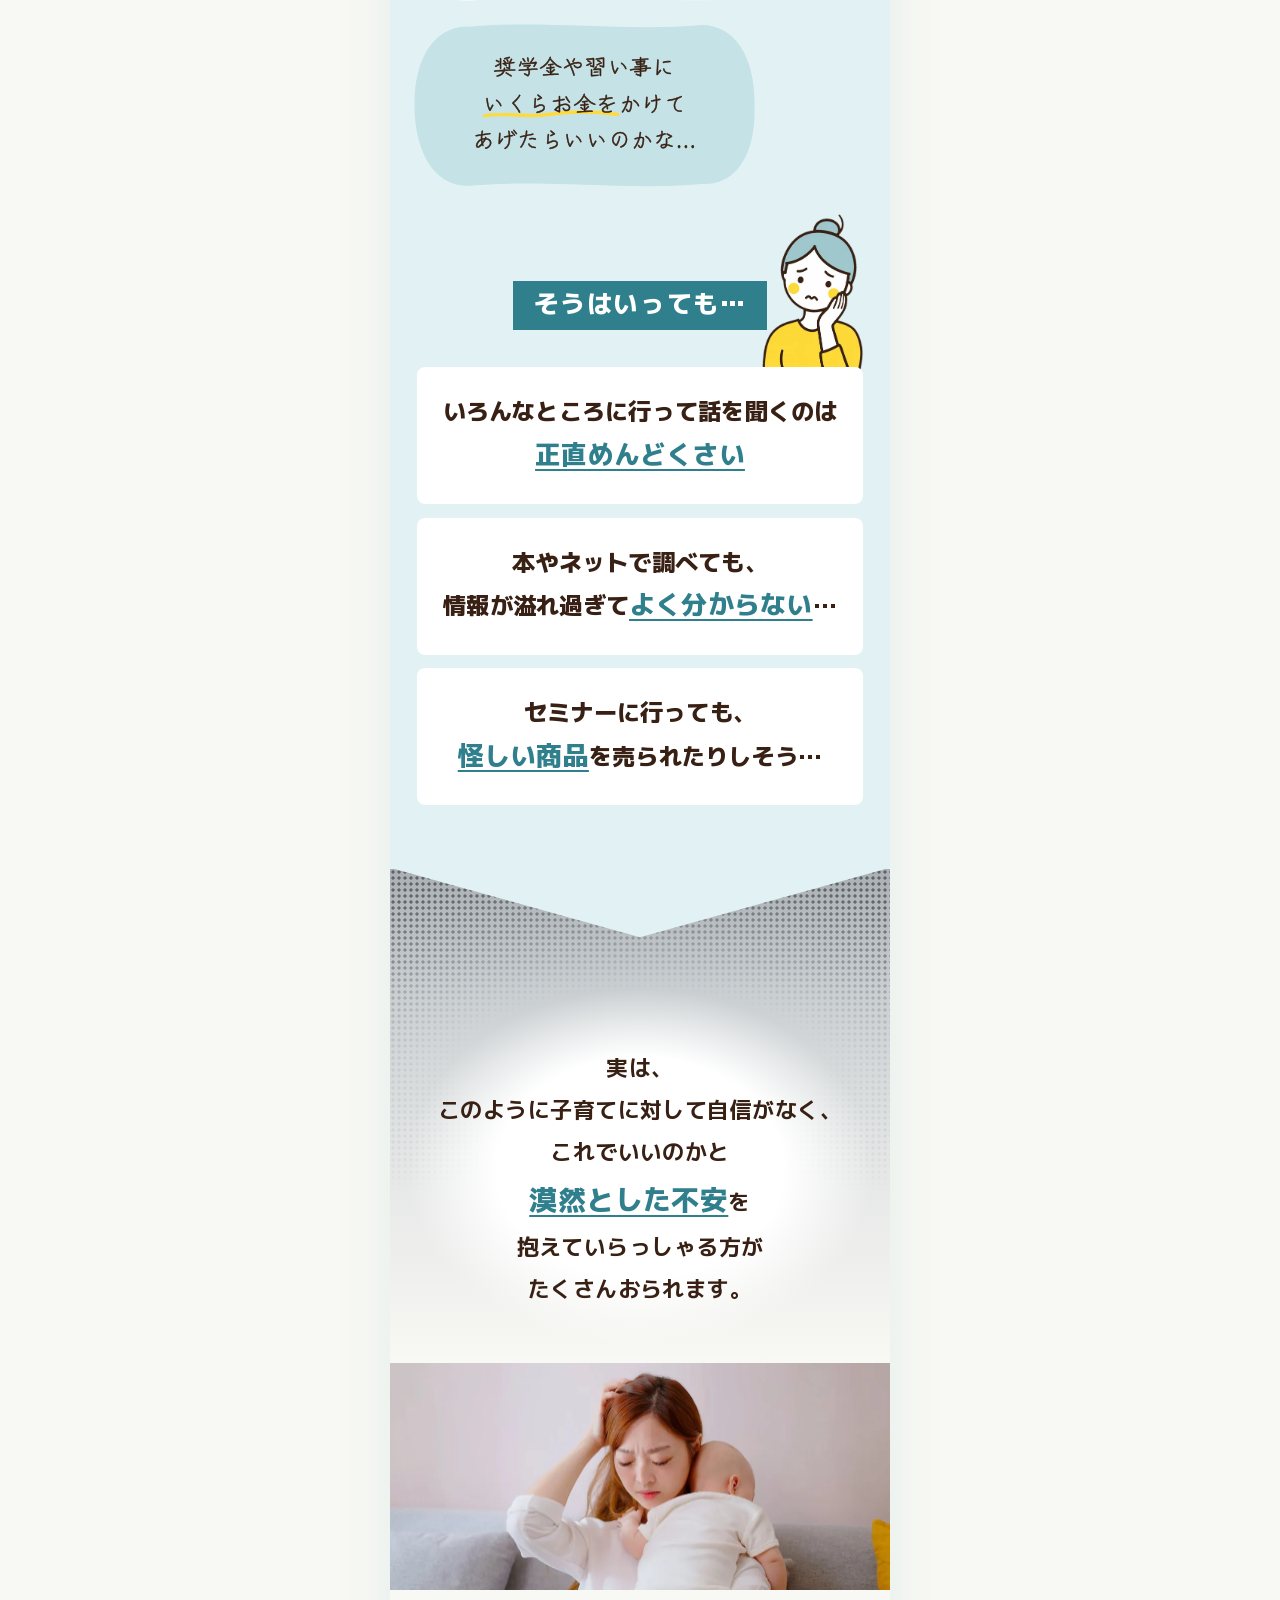
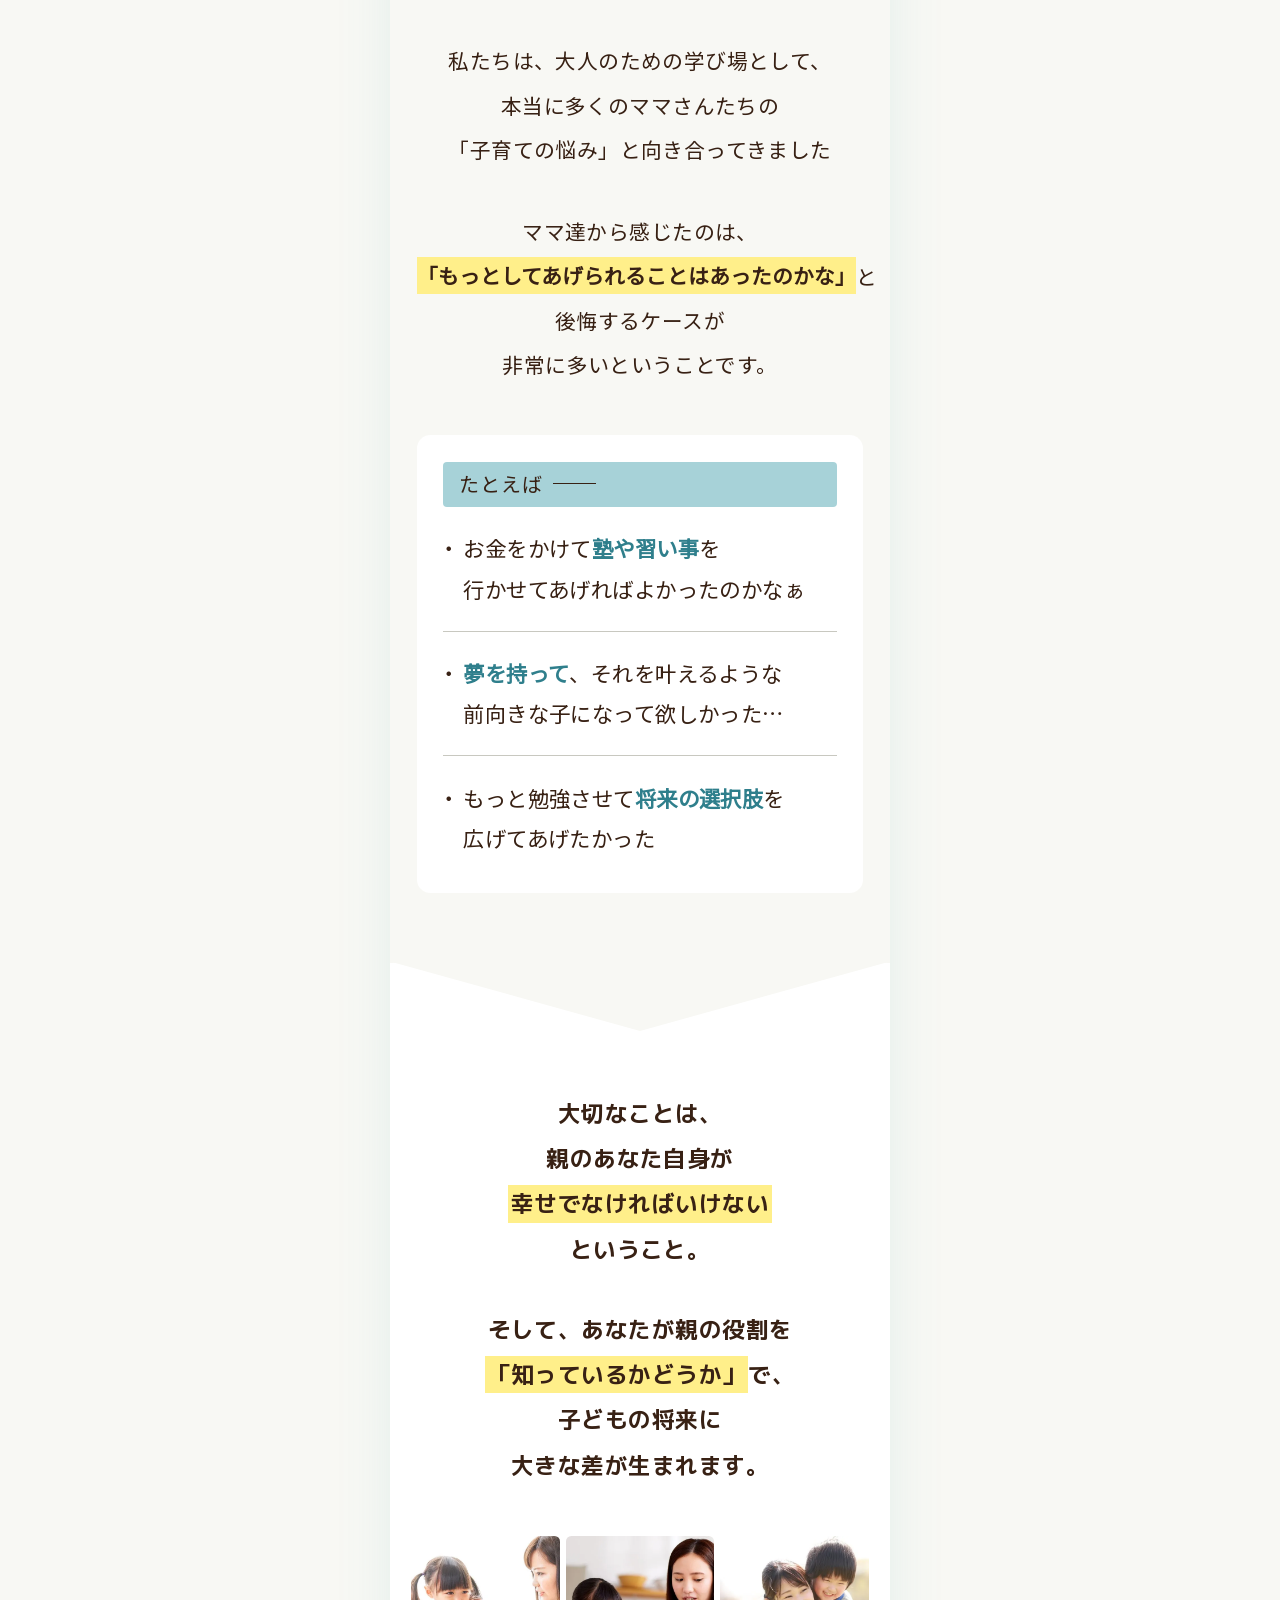
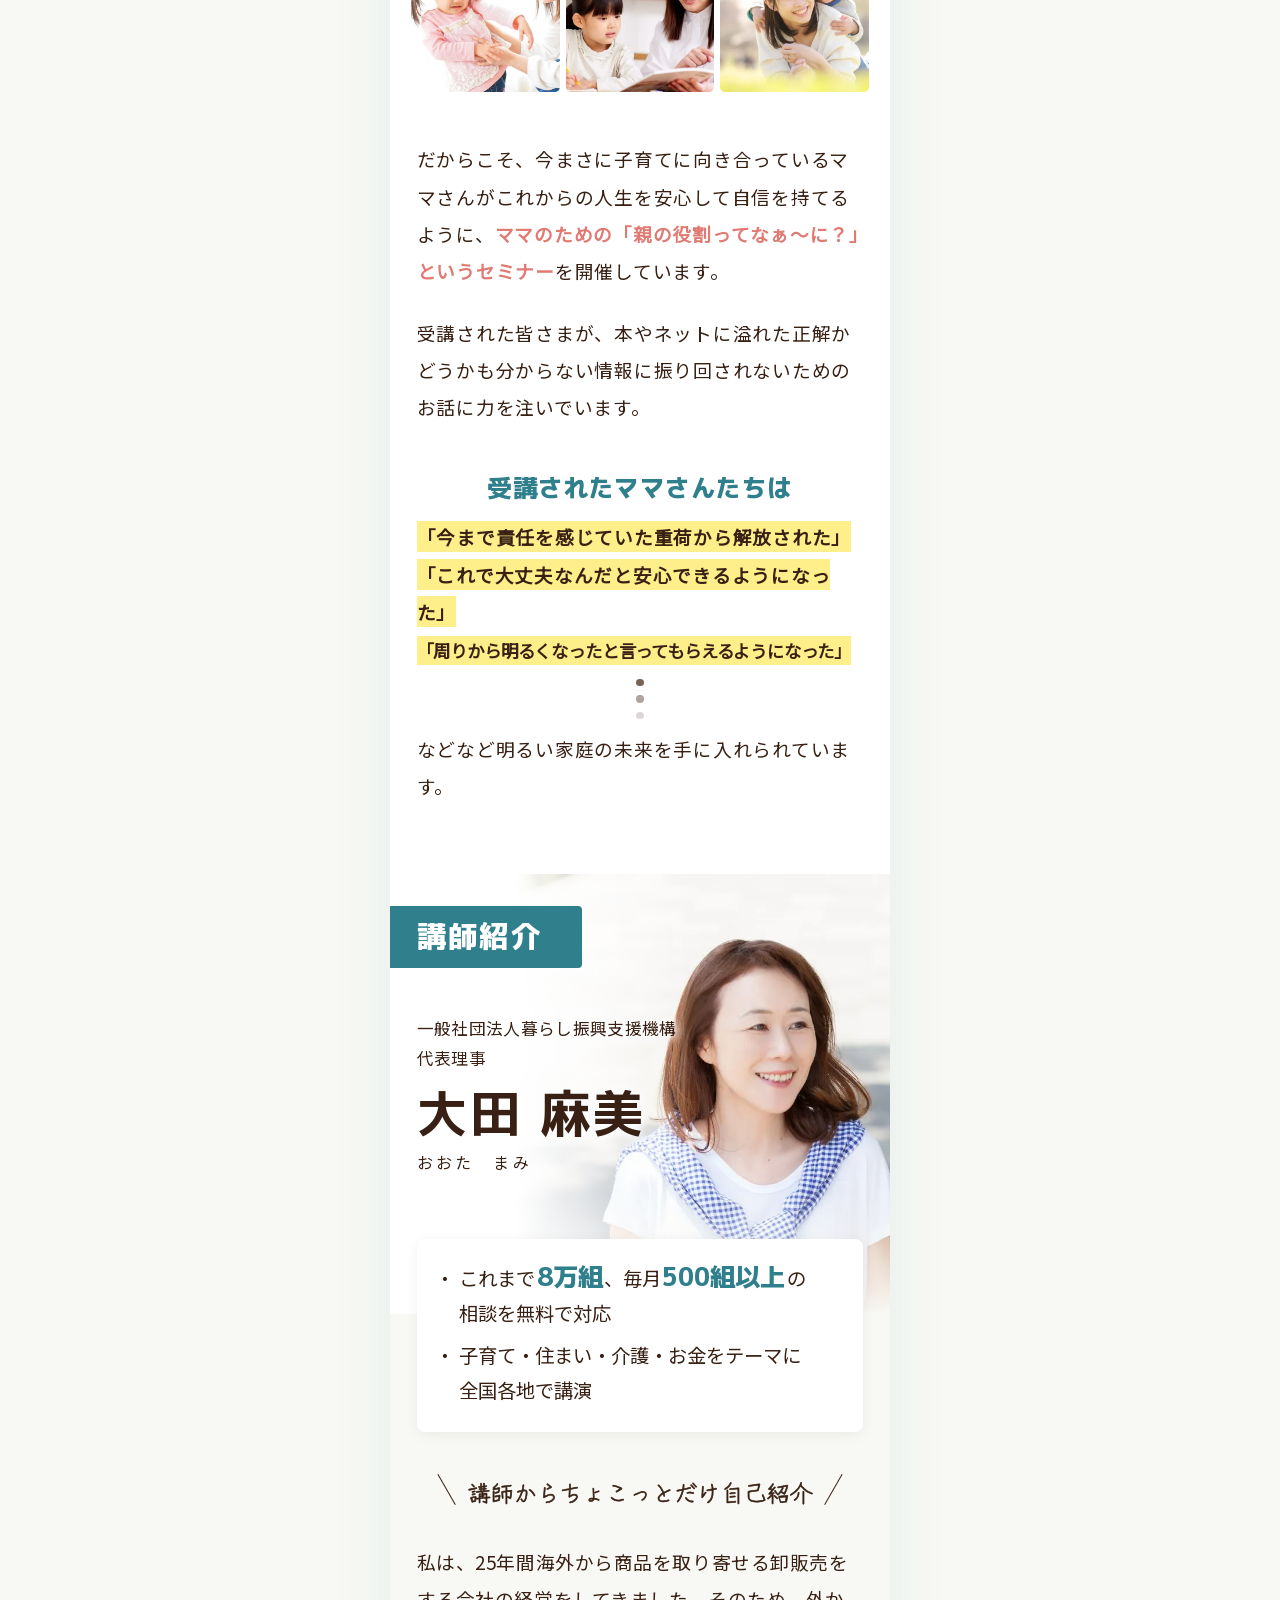
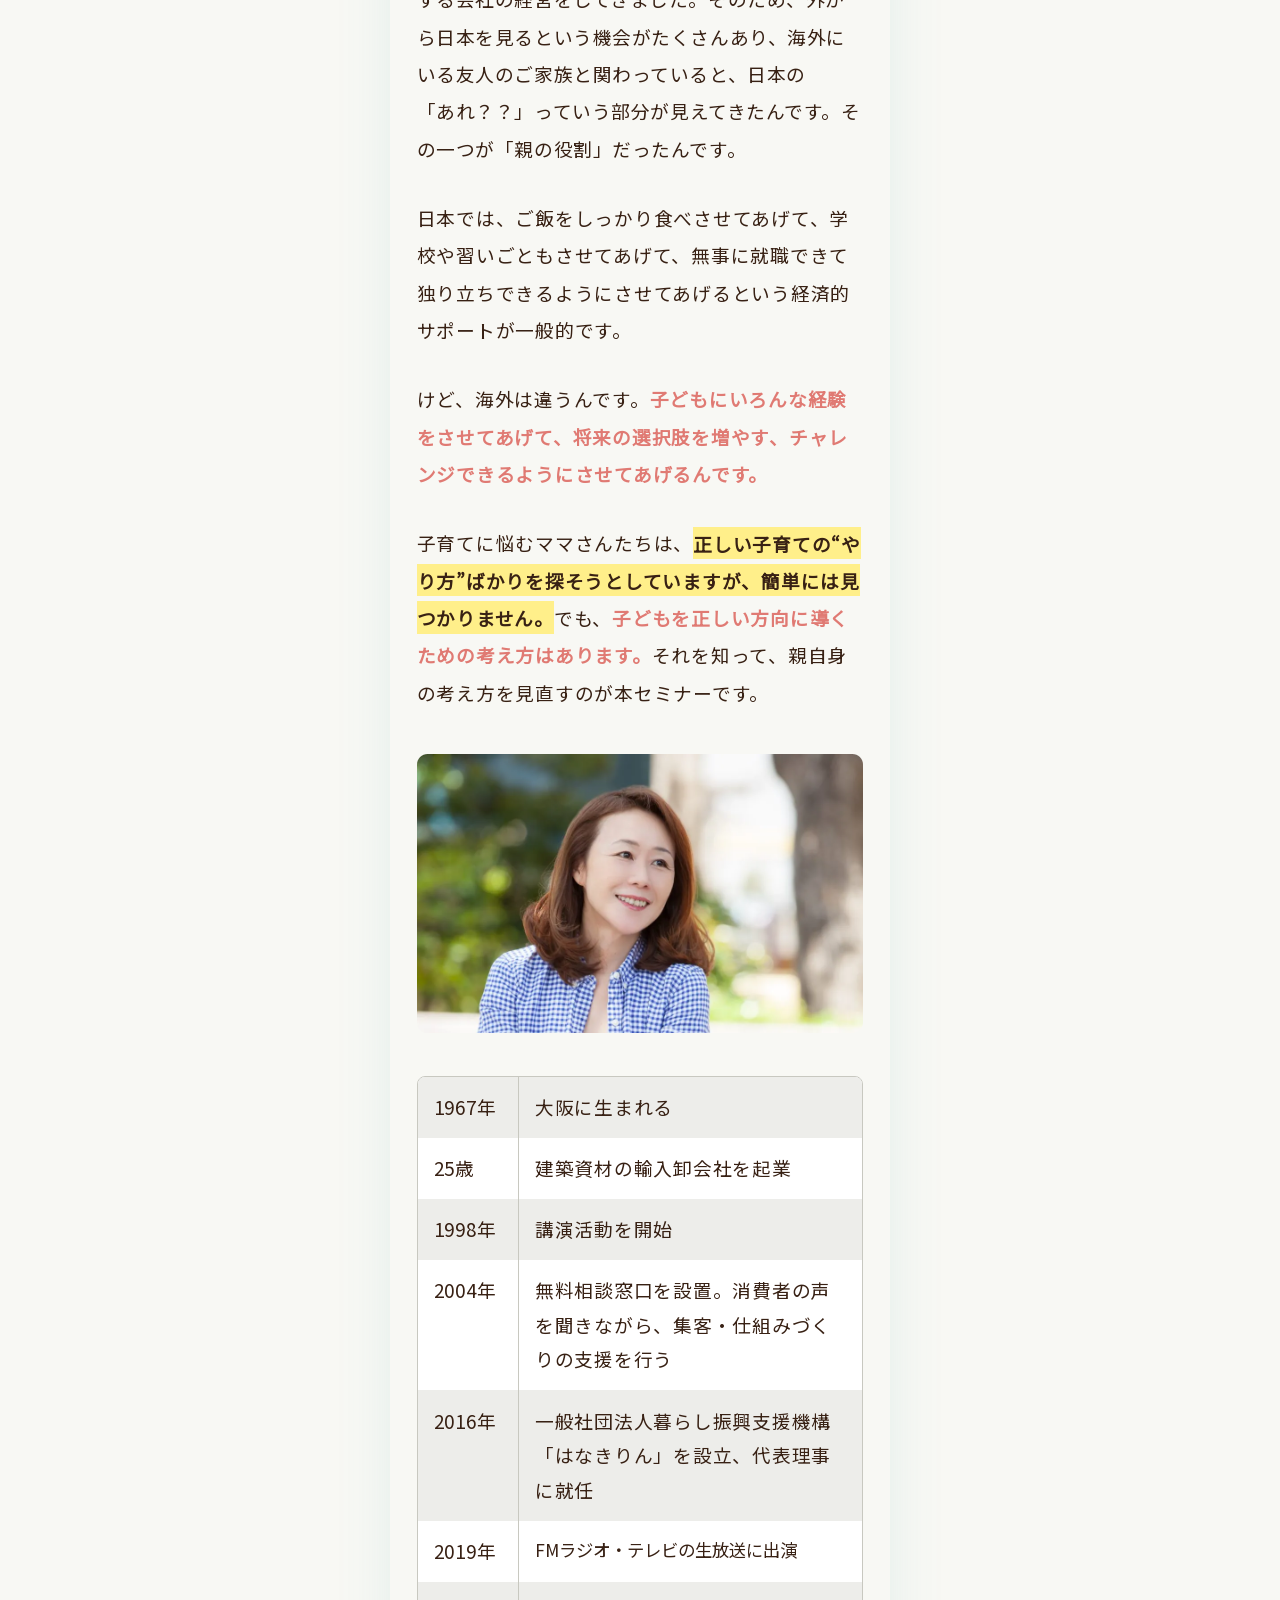
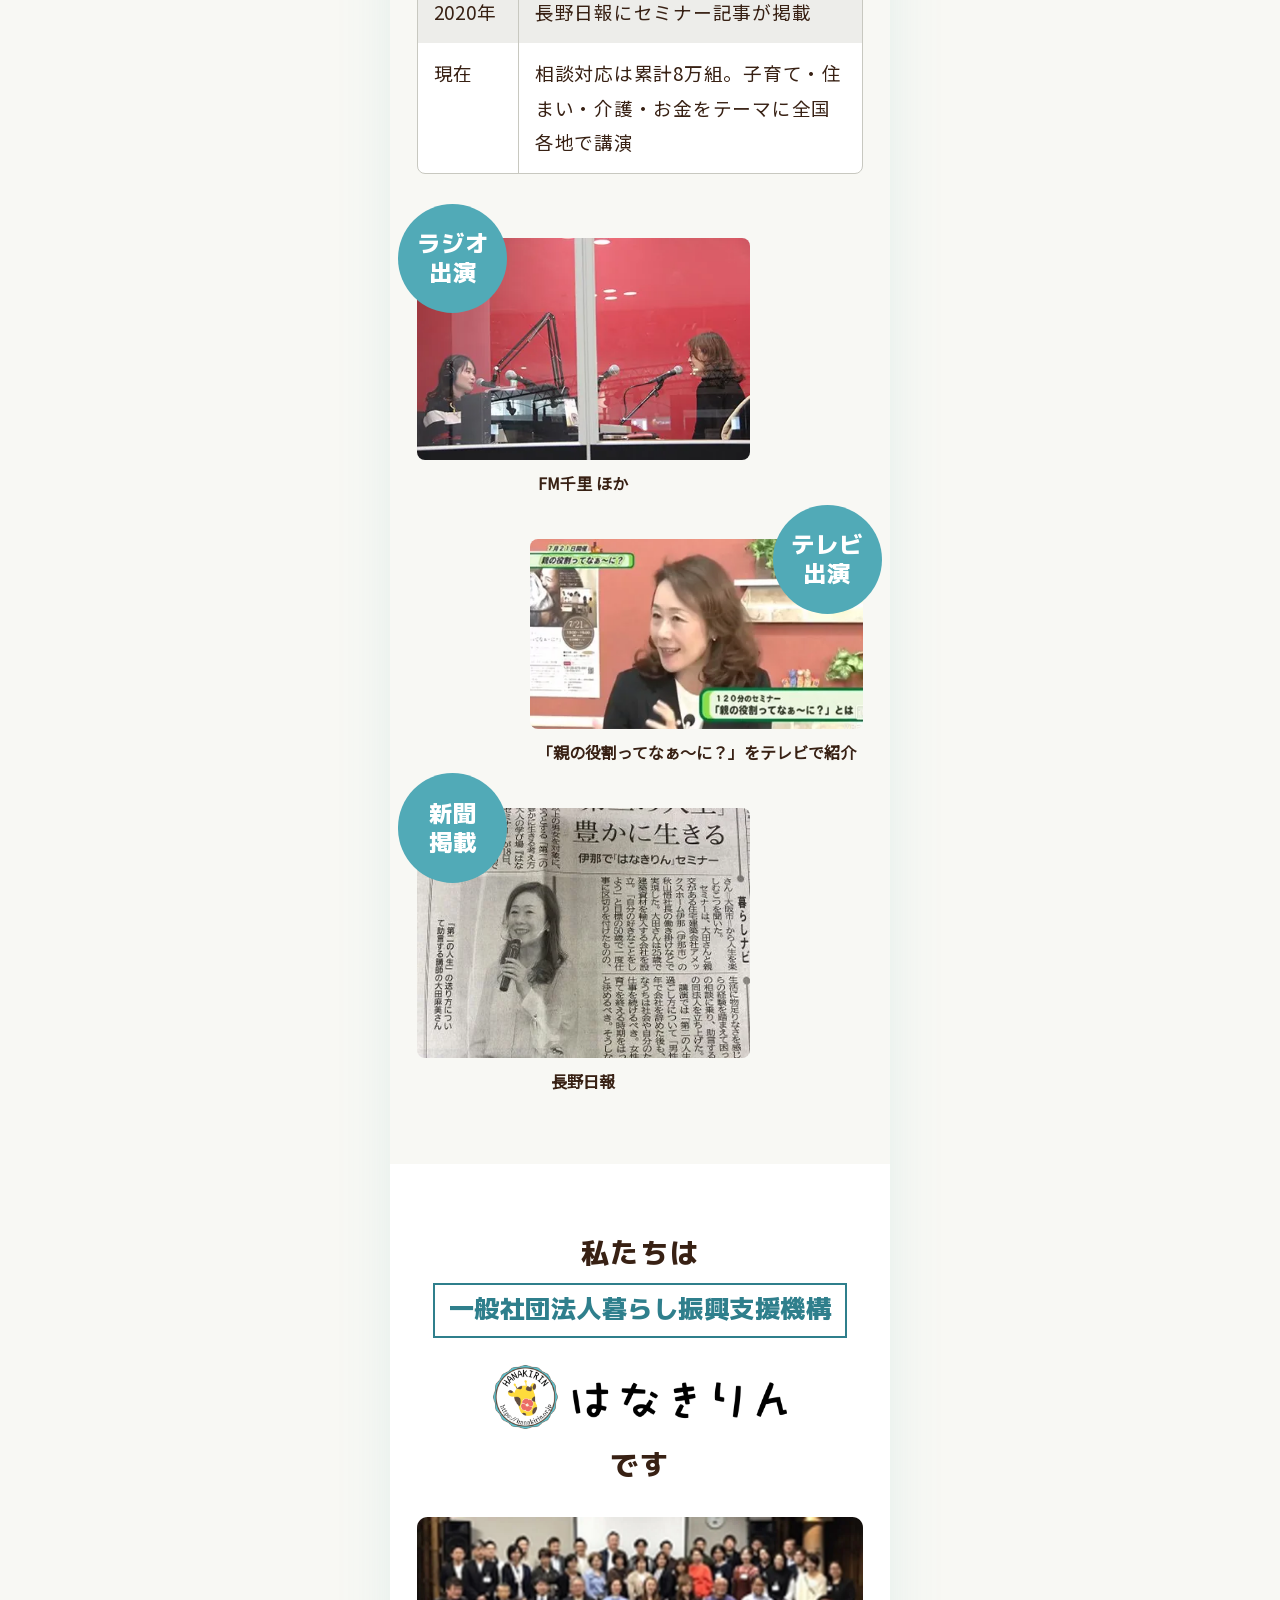
==== commit 3ce31944: "表示速度の改善(2): Googleフォント(137ファイル/1.44MB)を使用文字のみのサブセットwoff2(8ファイル/532KB)で自前配信、FV・帯の画像を表示幅に合わせて縮小、フォント用キ" ====
--- a/index.html
+++ b/index.html
@@ -8,13 +8,11 @@
 <meta name="description" content="講師歴25年以上。参加費無料。子育てを行う上で一番大切なことを大公開。ママのための『親の役割ってなぁ〜に？』「これじゃあかんかな…」が「これでええねん！」に変わる子育ての考え方。">
 <link rel="icon" type="image/png" href="images/favicon.png">
 <link rel="apple-touch-icon" href="images/apple-touch-icon.png">
-<link rel="preconnect" href="https://fonts.googleapis.com">
-<link rel="preconnect" href="https://fonts.gstatic.com" crossorigin>
+<link rel="preload" as="font" type="font/woff2" href="fonts/mplus1p-800.woff2" crossorigin>
+<link rel="preload" as="font" type="font/woff2" href="fonts/mplus1p-700.woff2" crossorigin>
 <link rel="preload" as="image" href="images/fv-teacher2.webp" fetchpriority="high">
 <link rel="preconnect" href="https://connect.facebook.net" crossorigin>
-<link rel="stylesheet" href="https://fonts.googleapis.com/css2?family=M+PLUS+1p:wght@500;700;800&family=Noto+Sans+JP:wght@400&family=Poppins:wght@500;600&family=Zen+Kurenaido&family=Shippori+Mincho:wght@500&display=swap" media="print" onload="this.media='all'">
-<noscript><link rel="stylesheet" href="https://fonts.googleapis.com/css2?family=M+PLUS+1p:wght@500;700;800&family=Noto+Sans+JP:wght@400&family=Poppins:wght@500;600&family=Zen+Kurenaido&family=Shippori+Mincho:wght@500&display=swap"></noscript>
-<link rel="stylesheet" href="css/style.css?v=202610171200">
+<link rel="stylesheet" href="css/style.css?v=202610171330">
 <!-- Meta Pixel Code -->
 <script>
 !function(f,b,e,v,n){if(f.fbq)return;n=f.fbq=function(){n.callMethod?
@@ -75,7 +73,7 @@
 
   <!-- ============ FV ============ -->
   <header class="fv-head">
-    <img decoding="async" class="fv-head__illust" src="images/fv-head-mama.webp" width="324" height="360" alt="">
+    <img decoding="async" class="fv-head__illust" src="images/fv-head-mama-160.webp" width="160" height="178" alt="">
     <p class="fv-head__voice">
       何度も叱ってばかりで<em>後悔と自己嫌悪</em>の繰り返し…<br>
       けど、<em>ダメなことは分かって欲しい</em>…
@@ -107,8 +105,8 @@
 
     <div class="fv-lead">
       <div class="fv-photos">
-        <img decoding="async" src="images/fv-seminar3.webp" width="640" height="480" alt="">
-        <img decoding="async" src="images/fv-seminar2.webp" width="640" height="480" alt="">
+        <img decoding="async" src="images/fv-seminar3-480.webp" width="480" height="360" alt="">
+        <img decoding="async" src="images/fv-seminar2-480.webp" width="480" height="360" alt="">
         <p class="fv-free"><svg viewBox="0 0 60 40" aria-hidden="true"><path d="M6 36 2 10l15 12L30 3l13 19 15-12-4 26z"/></svg>参加費<br>無料</p>
       </div>
       <p class="fv-lead__intro">子どもの自己肯定感を育み、<br>ママの子育ての不安を軽くする</p>
@@ -153,10 +151,10 @@
 
   <!-- ============ 写真帯 ============ -->
   <div class="strip" aria-hidden="true">
-    <img decoding="async" src="images/strip1.webp" width="480" height="360" alt="" loading="lazy">
-    <img decoding="async" src="images/strip2.webp" width="480" height="360" alt="" loading="lazy">
-    <img decoding="async" src="images/strip3.webp" width="480" height="360" alt="" loading="lazy">
-    <img decoding="async" src="images/strip4.webp" width="480" height="360" alt="" loading="lazy">
+    <img decoding="async" src="images/strip1-280.webp" width="280" height="210" alt="" loading="lazy">
+    <img decoding="async" src="images/strip2-280.webp" width="280" height="210" alt="" loading="lazy">
+    <img decoding="async" src="images/strip3-280.webp" width="280" height="210" alt="" loading="lazy">
+    <img decoding="async" src="images/strip4-280.webp" width="280" height="210" alt="" loading="lazy">
   </div>
 
   <!-- ============ 特典 ============ -->
@@ -494,7 +492,7 @@
 
     <div class="org__photos" aria-hidden="true">
       <img decoding="async" src="images/fv-seminar1.webp" width="640" height="480" alt="" loading="lazy">
-      <img decoding="async" src="images/fv-seminar2.webp" width="640" height="480" alt="" loading="lazy">
+      <img decoding="async" src="images/fv-seminar2-480.webp" width="480" height="360" alt="" loading="lazy">
     </div>
   </section>
 
@@ -537,10 +535,10 @@
   <!-- ============ クロージング ============ -->
   <section class="closing">
     <div class="strip" aria-hidden="true">
-      <img decoding="async" src="images/strip3.webp" width="480" height="360" alt="" loading="lazy">
-      <img decoding="async" src="images/strip1.webp" width="480" height="360" alt="" loading="lazy">
-      <img decoding="async" src="images/strip4.webp" width="480" height="360" alt="" loading="lazy">
-      <img decoding="async" src="images/strip2.webp" width="480" height="360" alt="" loading="lazy">
+      <img decoding="async" src="images/strip3-280.webp" width="280" height="210" alt="" loading="lazy">
+      <img decoding="async" src="images/strip1-280.webp" width="280" height="210" alt="" loading="lazy">
+      <img decoding="async" src="images/strip4-280.webp" width="280" height="210" alt="" loading="lazy">
+      <img decoding="async" src="images/strip2-280.webp" width="280" height="210" alt="" loading="lazy">
     </div>
     <h2 class="closing__title">
       <small>ママのための</small>
--- a/css/style.css
+++ b/css/style.css
@@ -1,3 +1,16 @@
+/* =========================================================
+   Web fonts（自前配信・使用文字のみのサブセット）
+   文字を追加したら tools/build-fonts.py で再生成すること
+   ========================================================= */
+@font-face { font-family: "M PLUS 1p"; font-style: normal; font-weight: 500; font-display: swap; src: url("../fonts/mplus1p-500.woff2") format("woff2"); }
+@font-face { font-family: "M PLUS 1p"; font-style: normal; font-weight: 700; font-display: swap; src: url("../fonts/mplus1p-700.woff2") format("woff2"); }
+@font-face { font-family: "M PLUS 1p"; font-style: normal; font-weight: 800; font-display: swap; src: url("../fonts/mplus1p-800.woff2") format("woff2"); }
+@font-face { font-family: "Noto Sans JP"; font-style: normal; font-weight: 400; font-display: swap; src: url("../fonts/notosansjp-400.woff2") format("woff2"); }
+@font-face { font-family: "Poppins"; font-style: normal; font-weight: 500; font-display: swap; src: url("../fonts/poppins-500.woff2") format("woff2"); }
+@font-face { font-family: "Poppins"; font-style: normal; font-weight: 600; font-display: swap; src: url("../fonts/poppins-600.woff2") format("woff2"); }
+@font-face { font-family: "Zen Kurenaido"; font-style: normal; font-weight: 400; font-display: swap; src: url("../fonts/zenkurenaido-400.woff2") format("woff2"); }
+@font-face { font-family: "Shippori Mincho"; font-style: normal; font-weight: 500; font-display: swap; src: url("../fonts/shipporimincho-500.woff2") format("woff2"); }
+
 @charset "UTF-8";
 /* =========================================================
    ママのための『親の役割ってなぁ〜に？』 LP
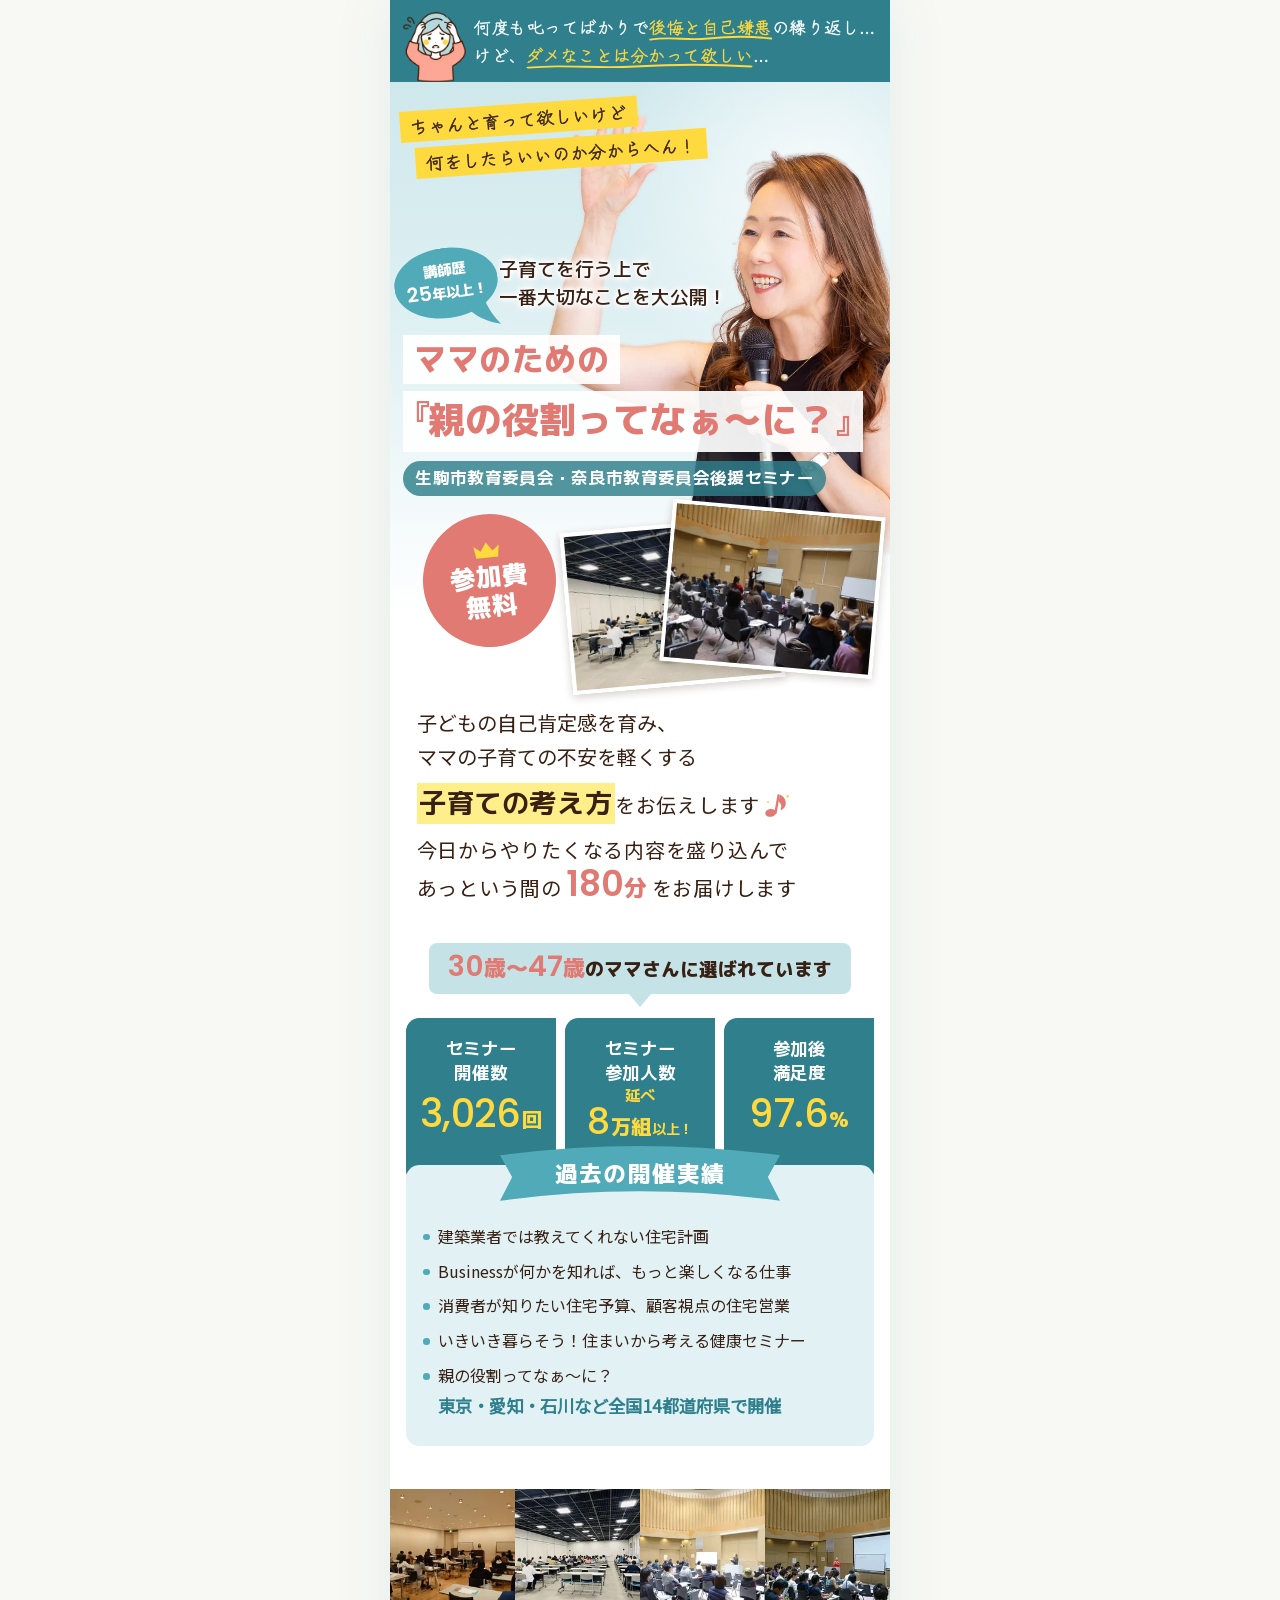
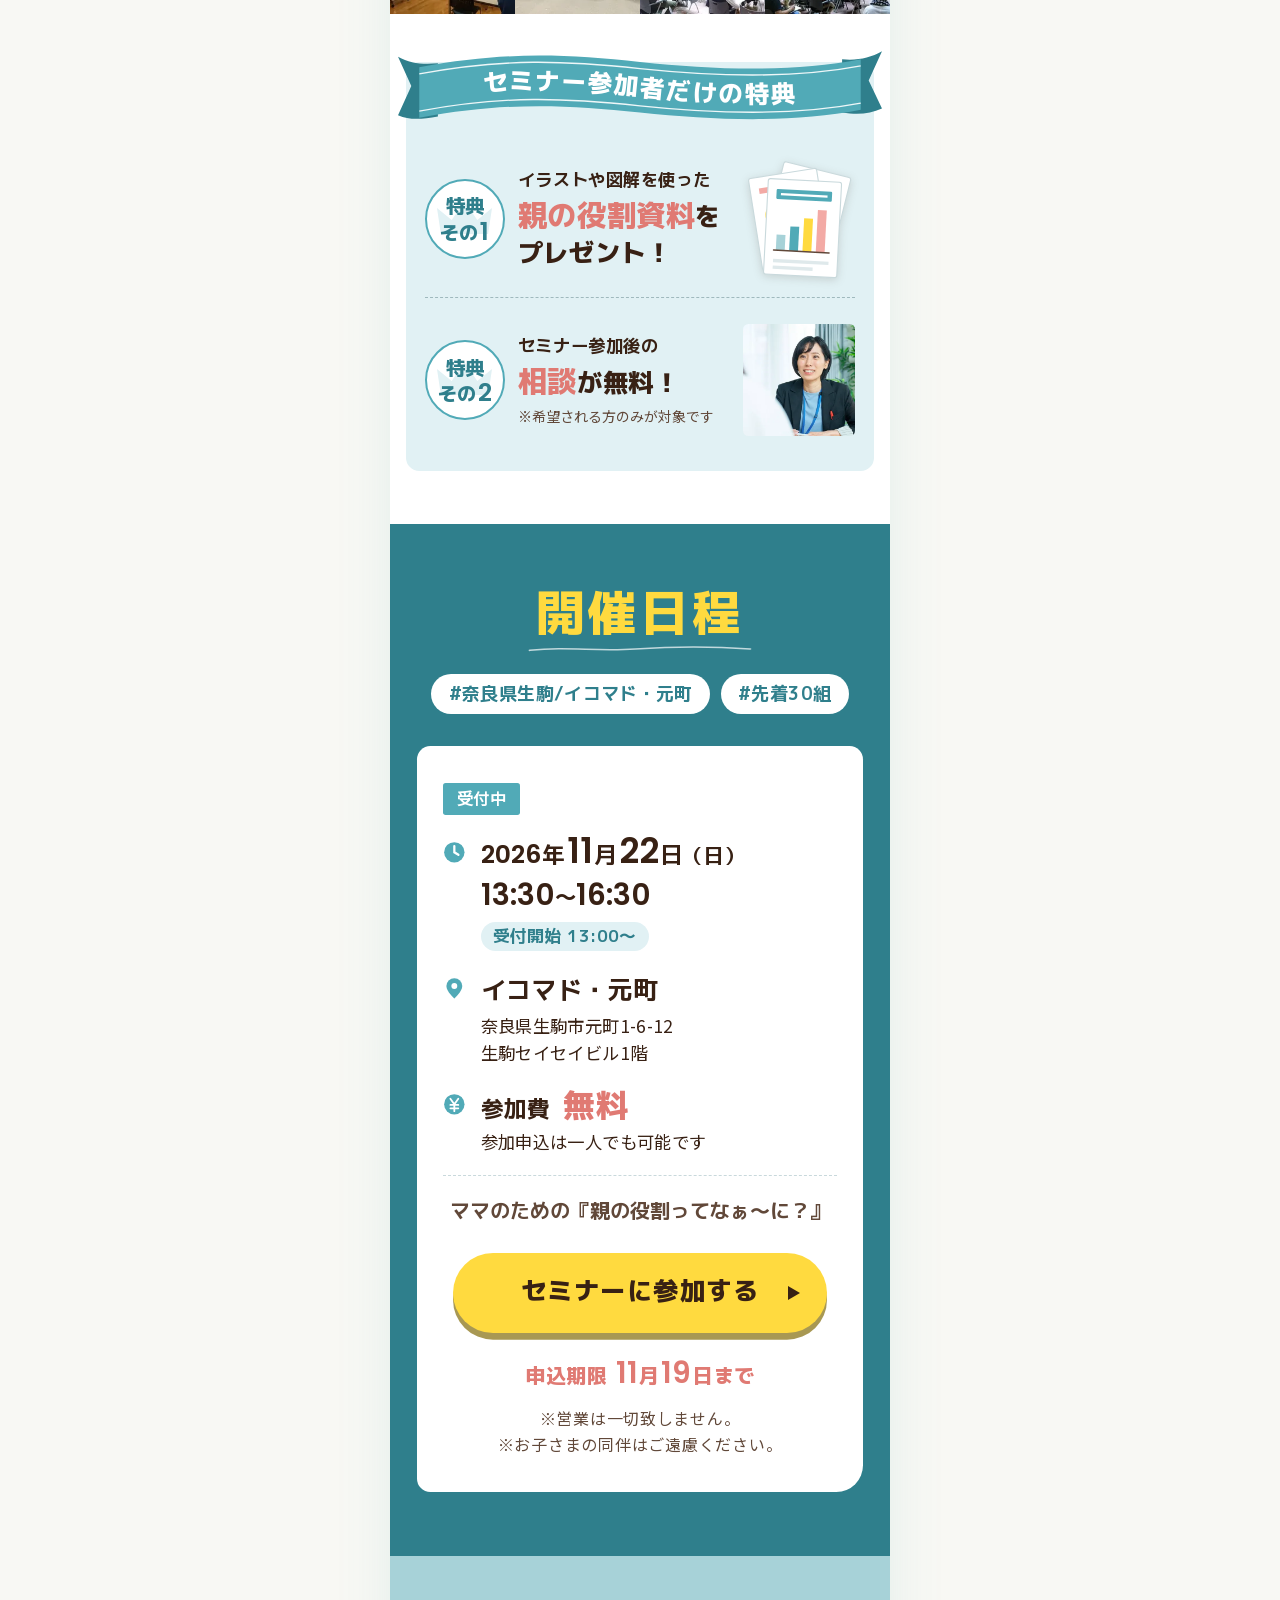
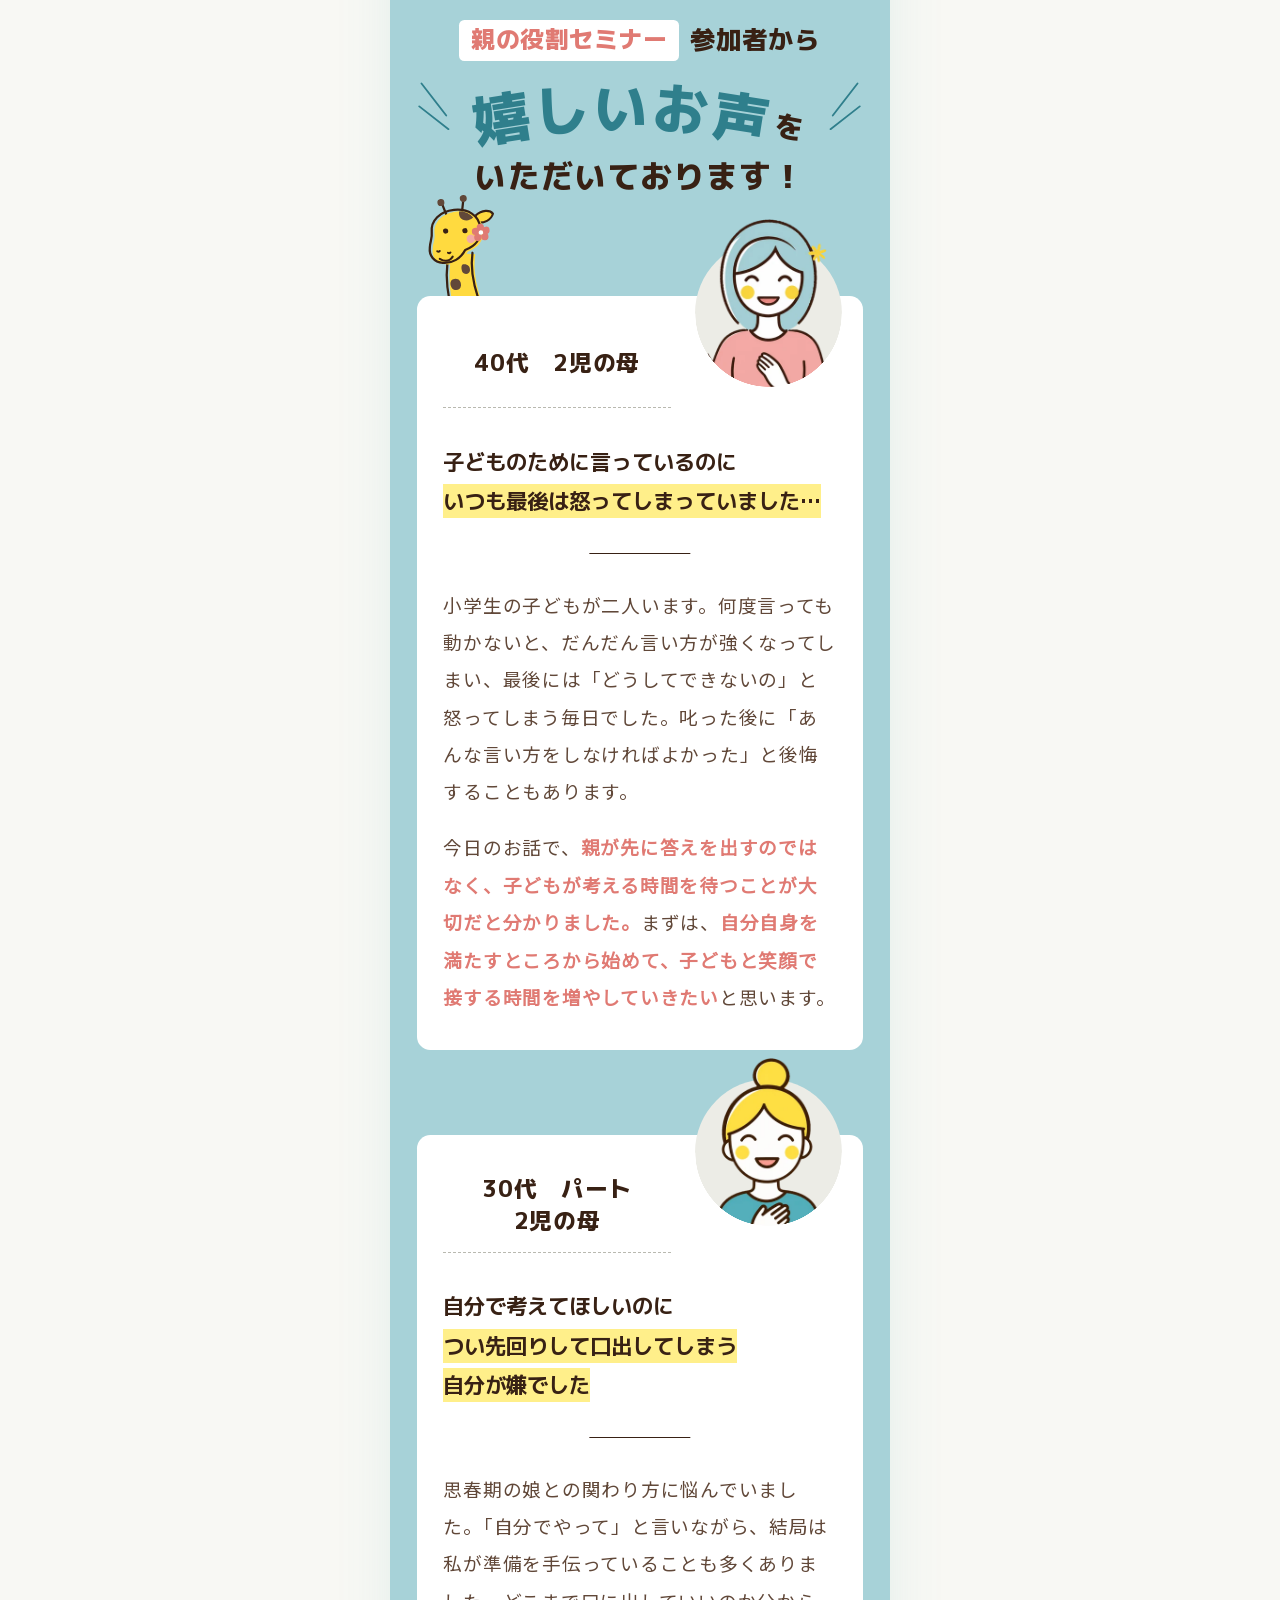
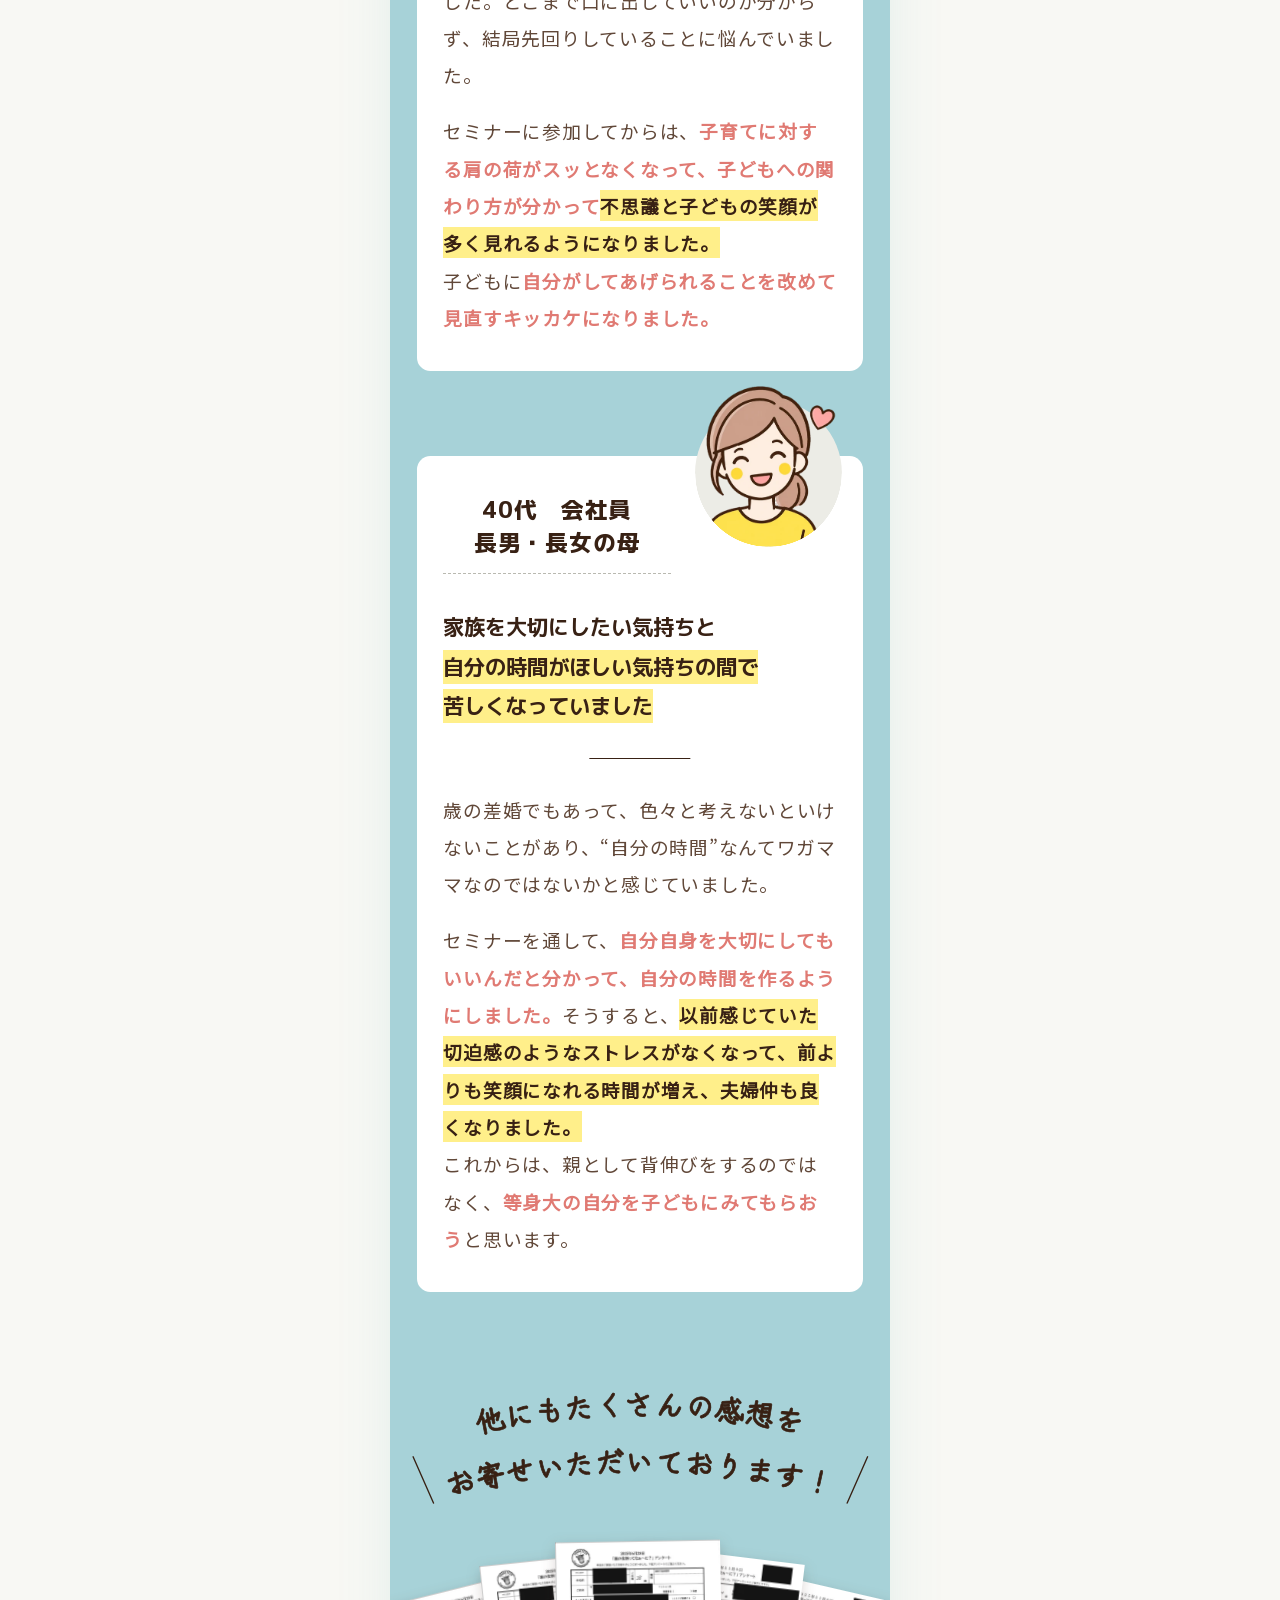
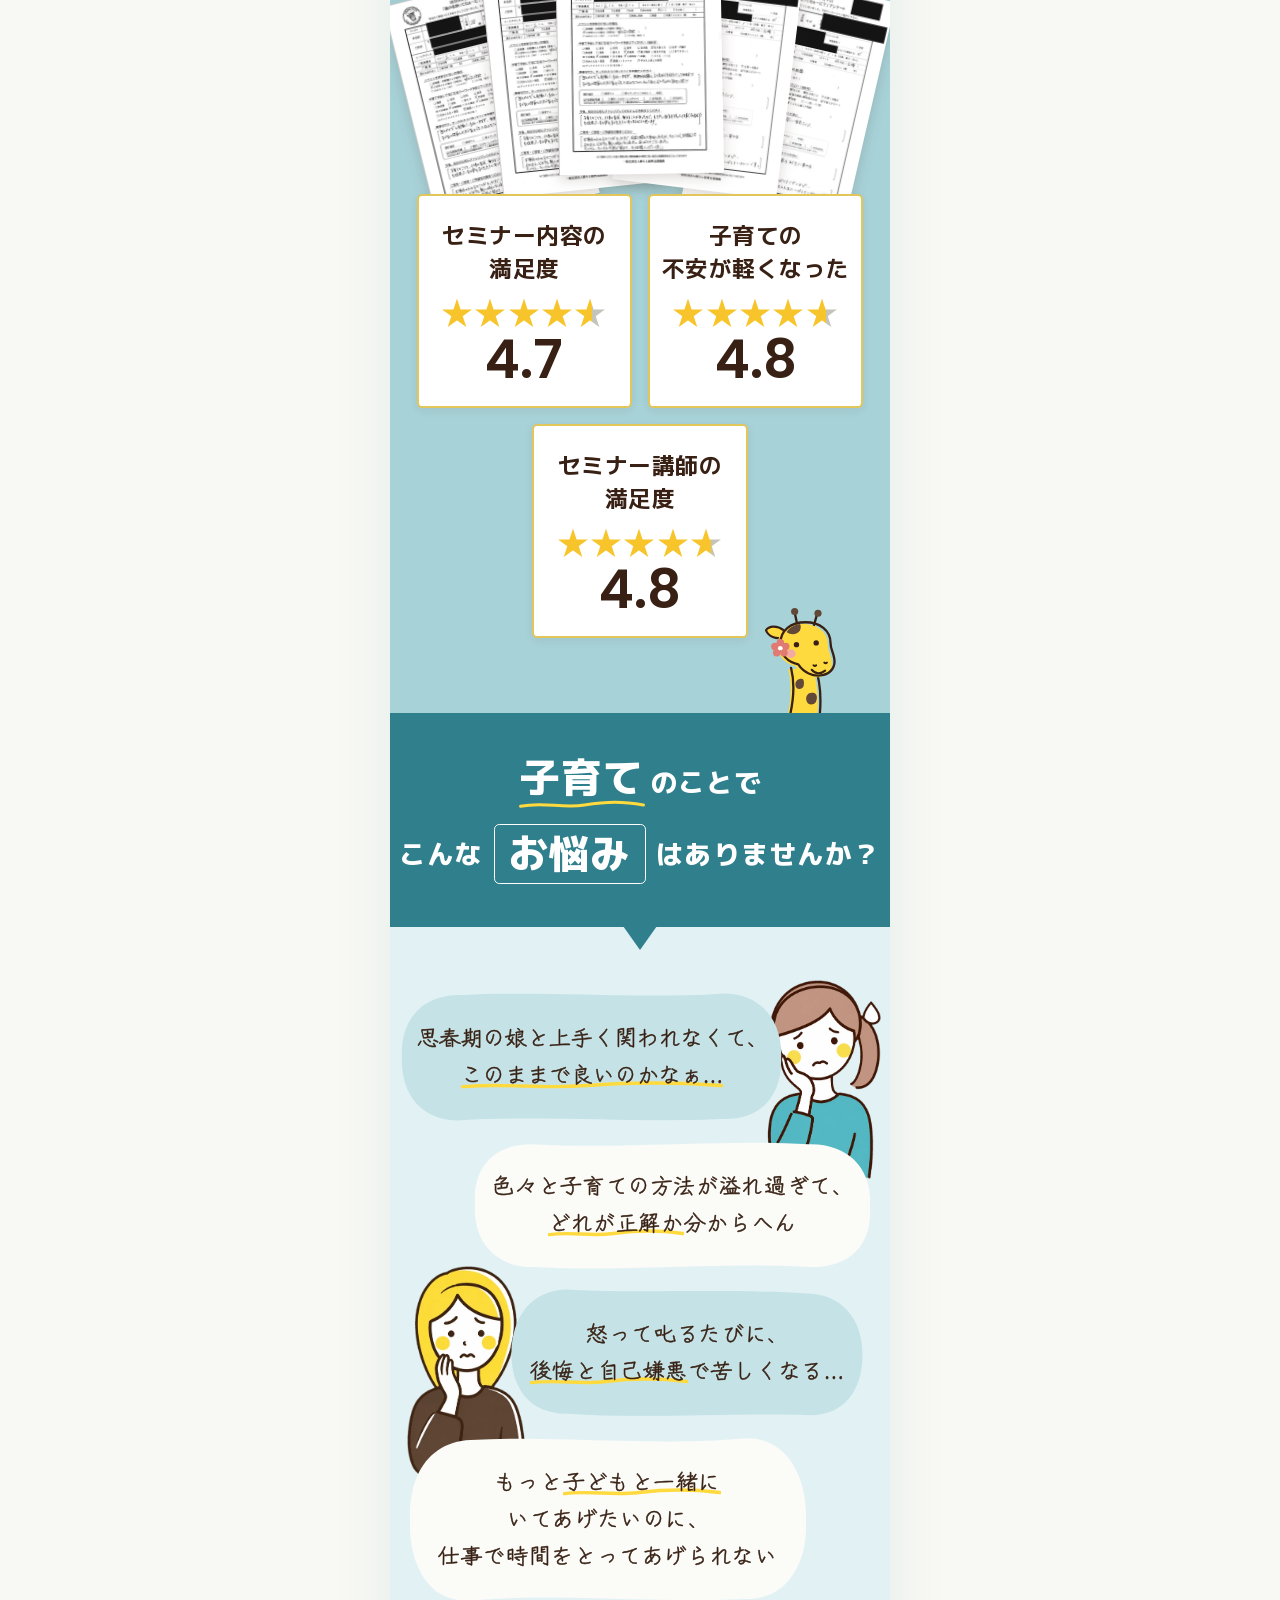
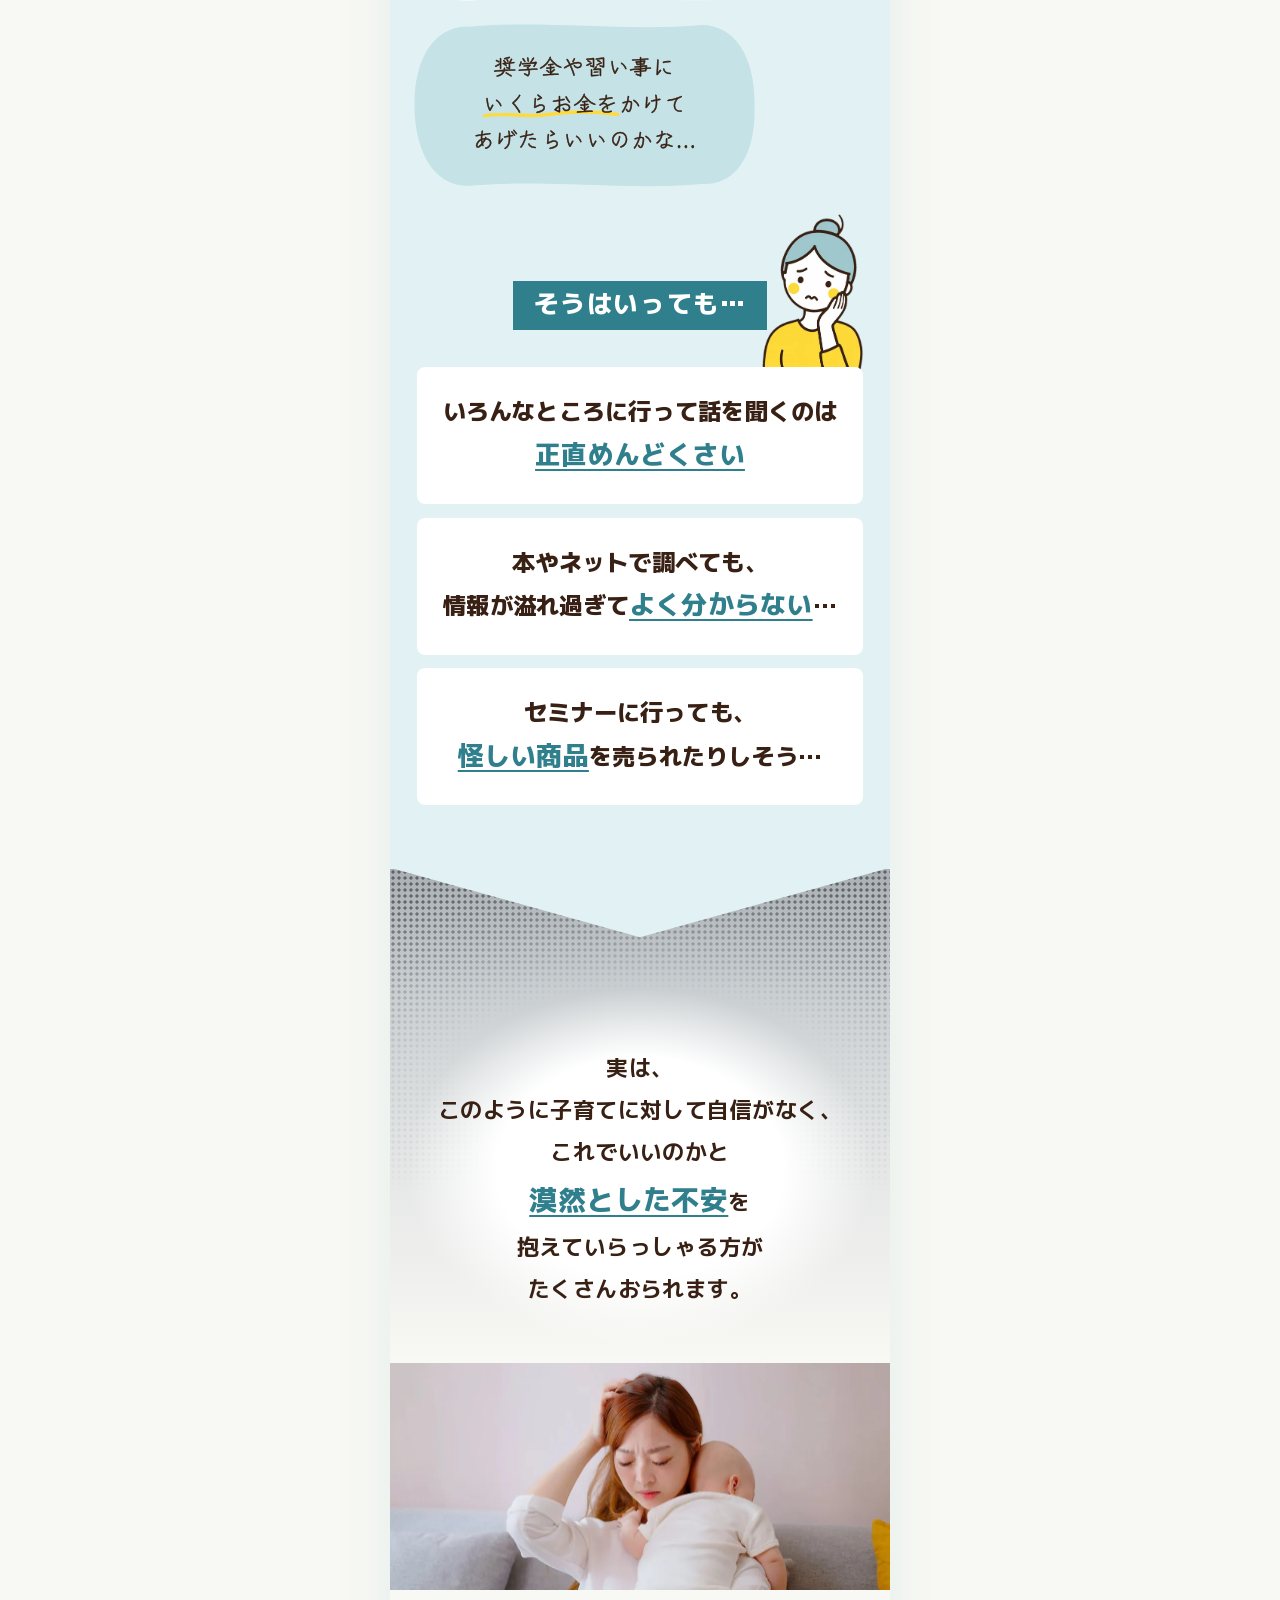
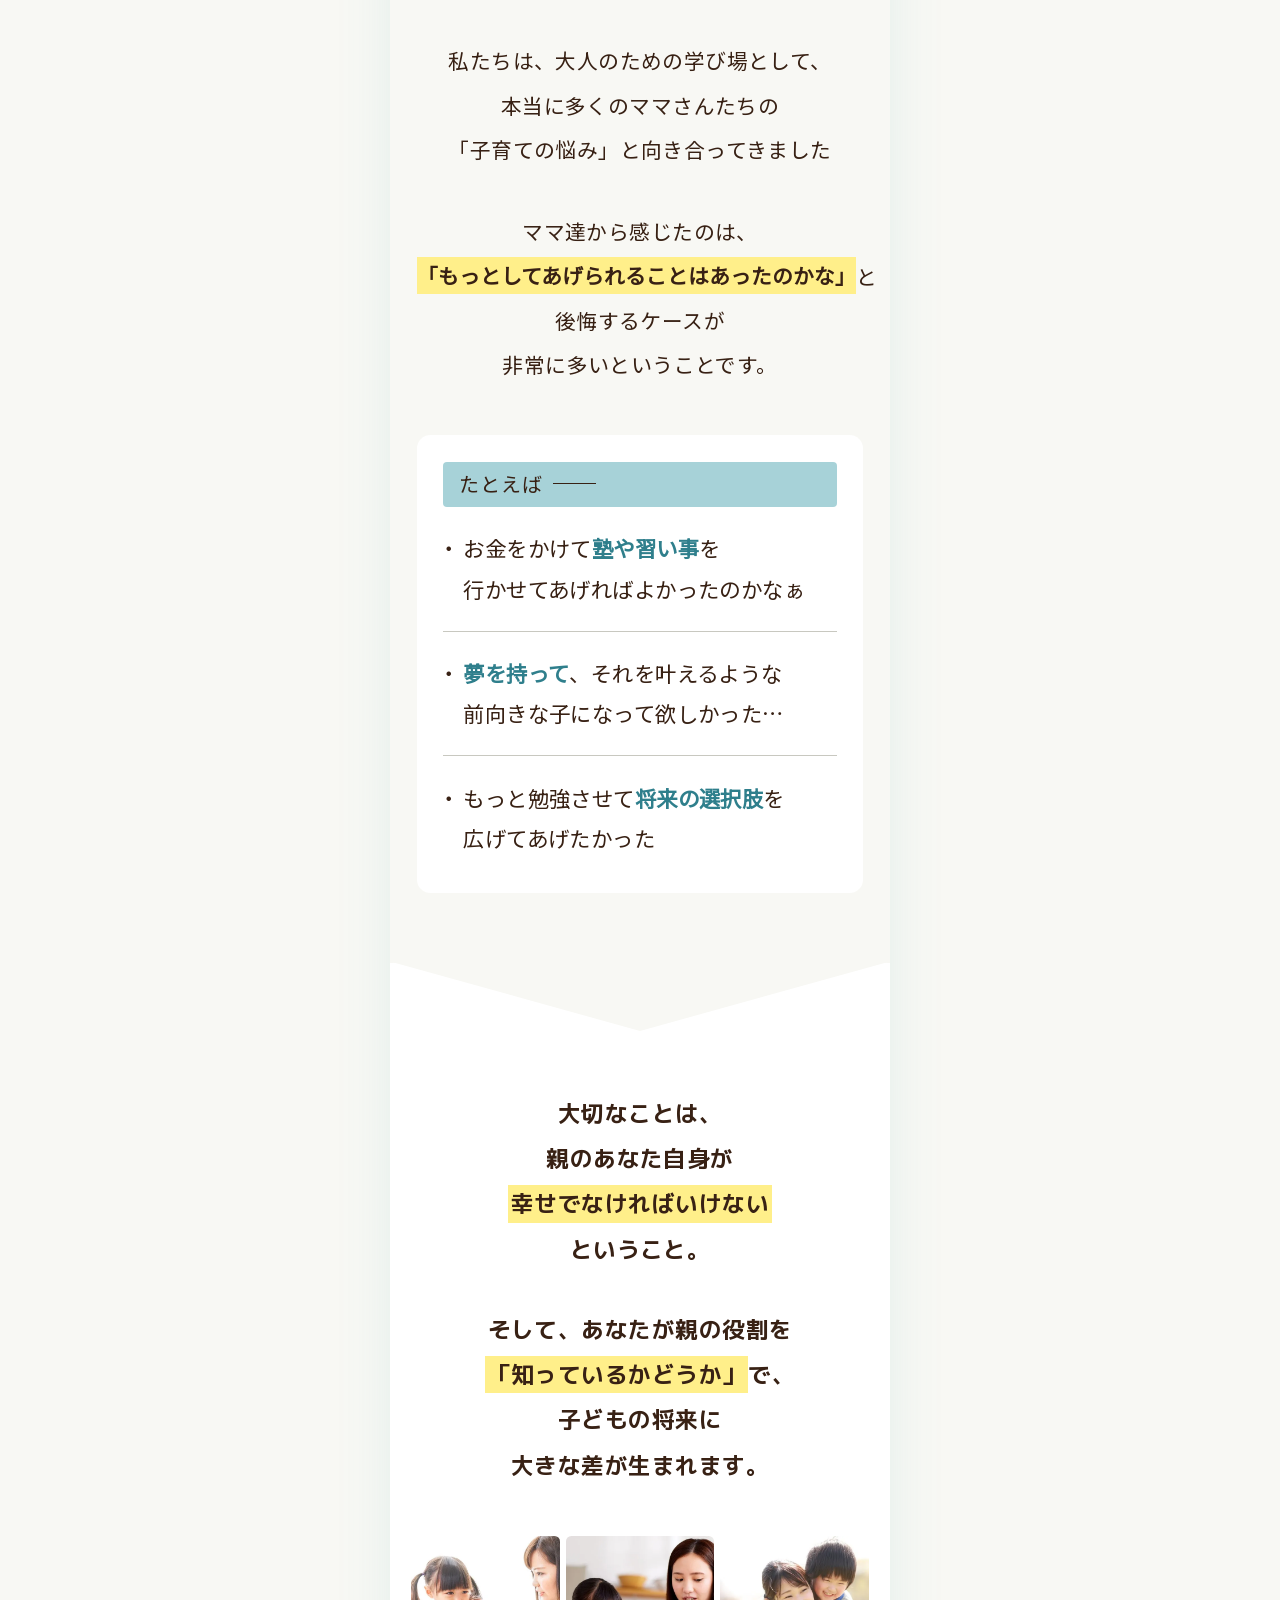
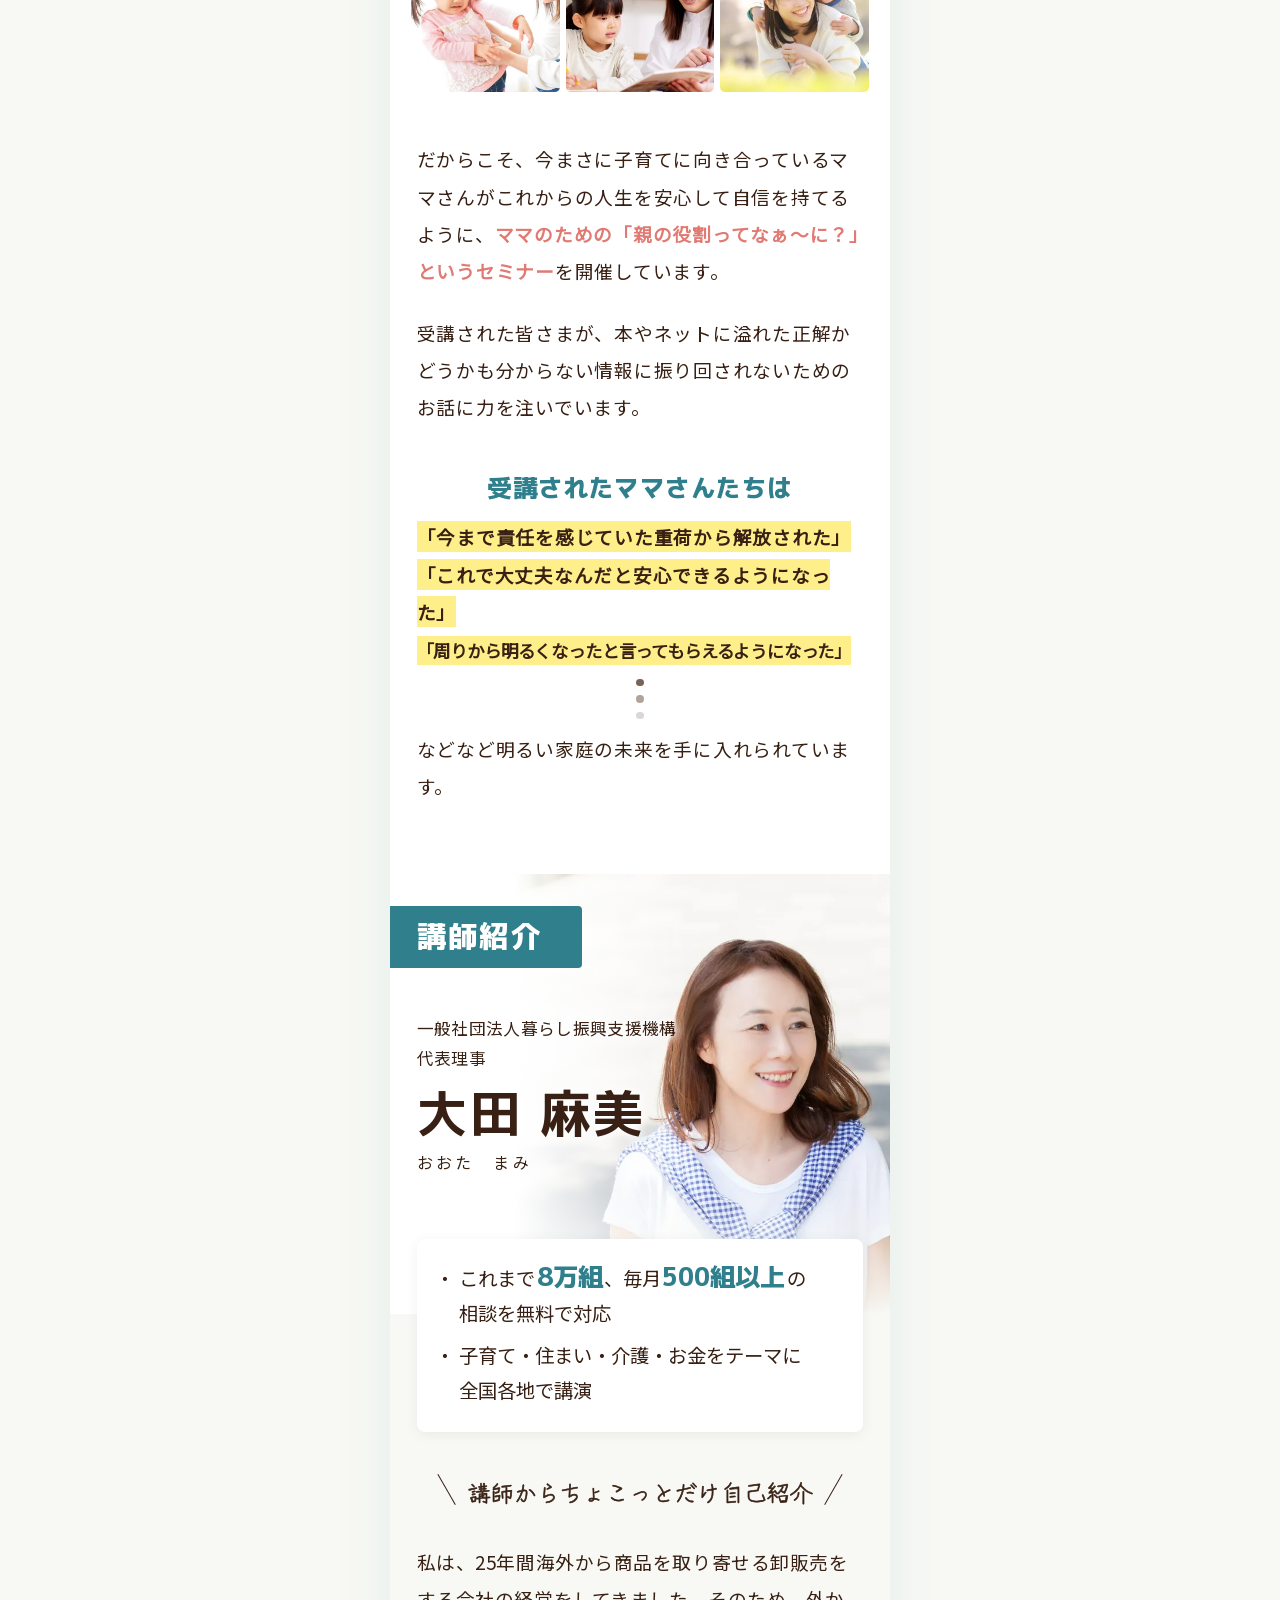
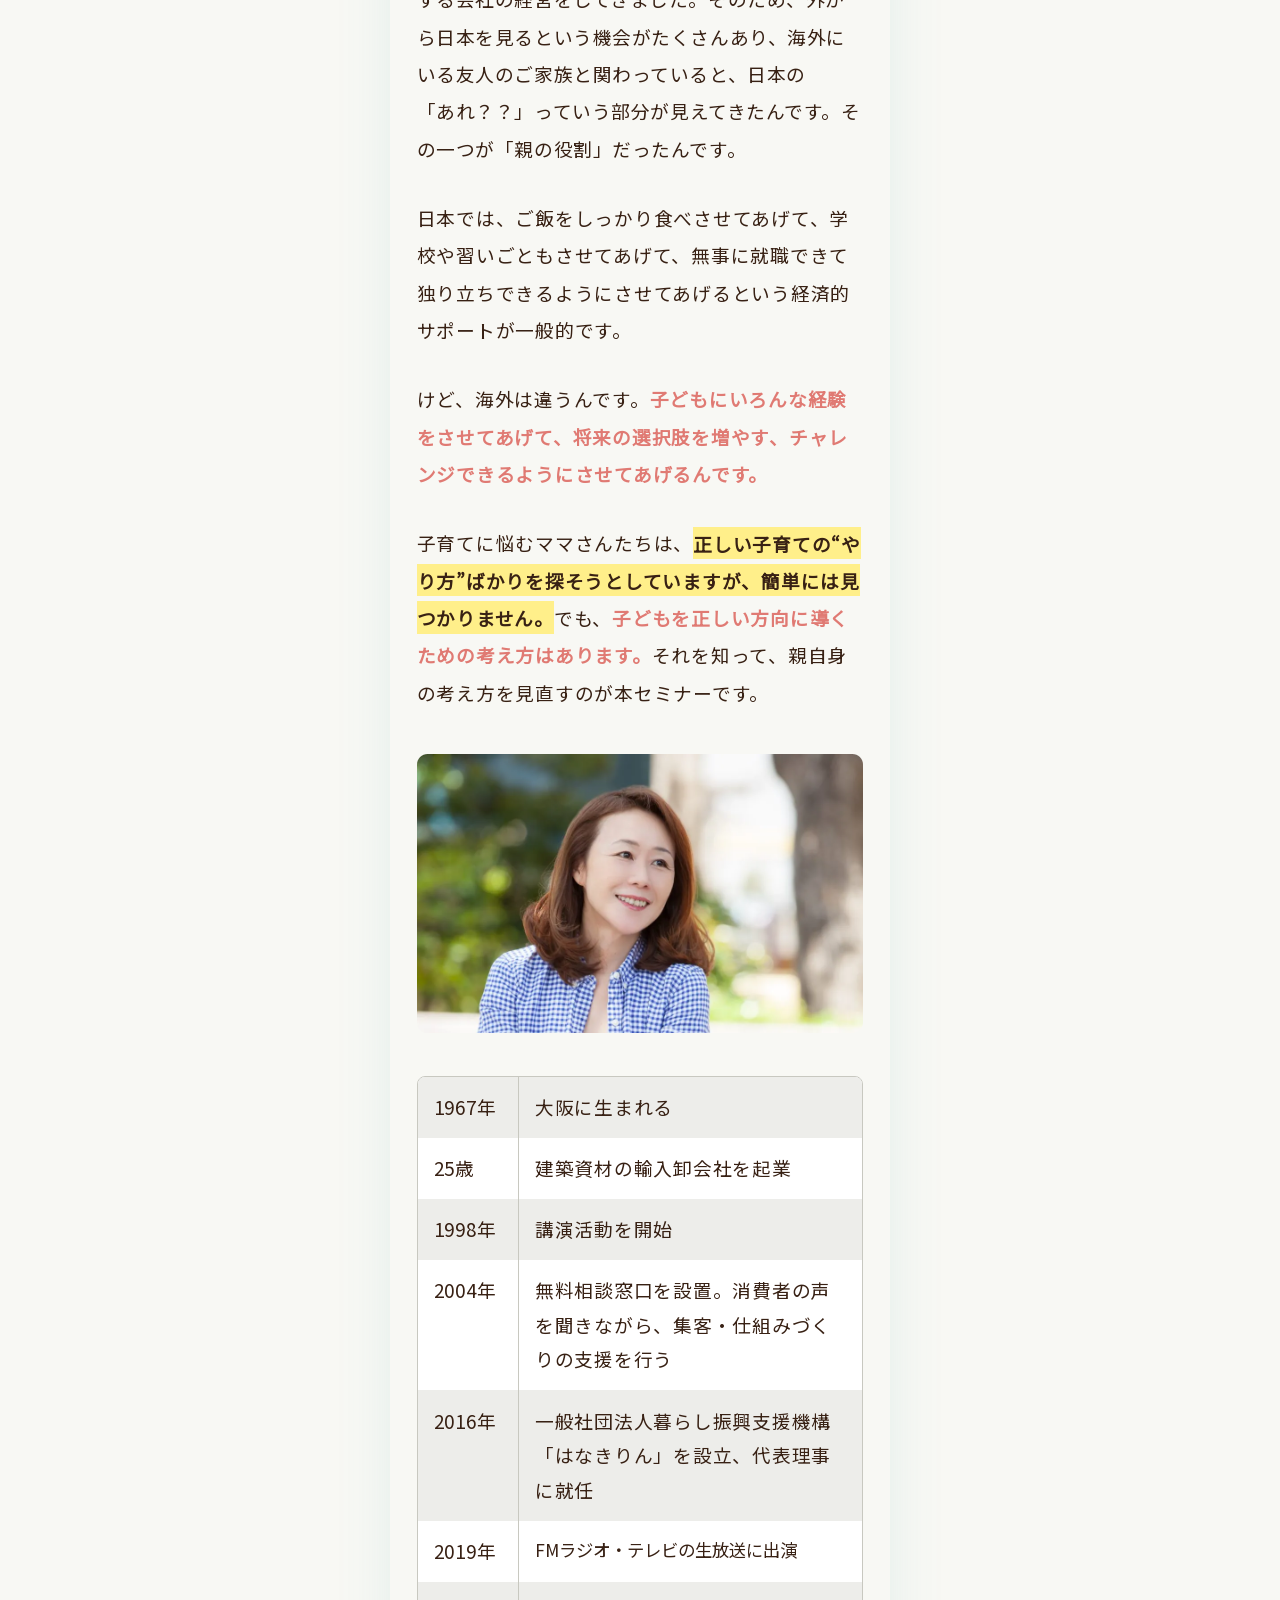
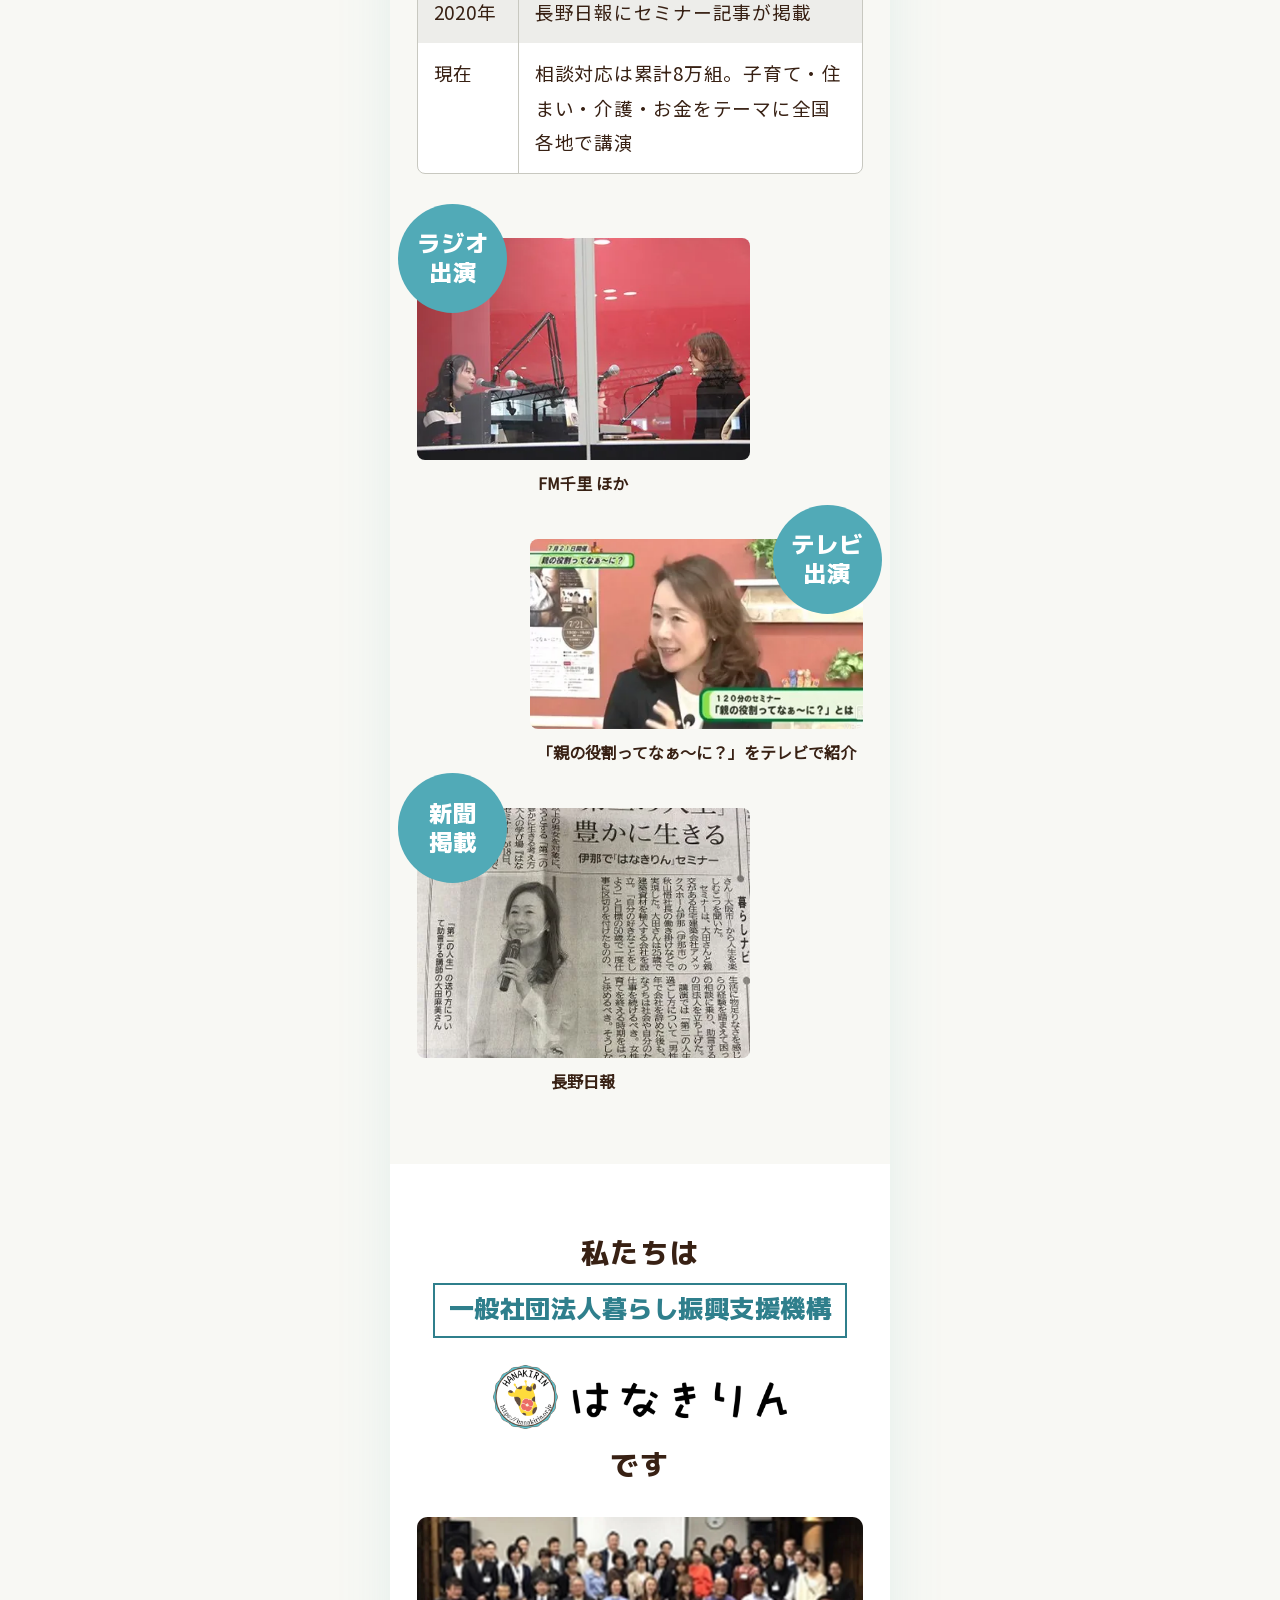
==== commit 616a3059: "A案: 申込前の同意モーダルを外し、CVボタンから申込フォームへ直接移動に変更（B案と同じ扱い。モーダルのHTMLとJSを削除。ボタン押下時にInitiateCheckoutとLeadを1ページ表示に" ====
--- a/index.html
+++ b/index.html
@@ -3,6 +3,7 @@
 <head>
 <meta charset="UTF-8">
 <meta name="viewport" content="width=device-width, initial-scale=1">
+<meta name="facebook-domain-verification" content="hcy9hndwq1w8a8iqpe50zo93vfr3x8">
 <meta name="robots" content="noindex, nofollow">
 <title>ママのための『親の役割ってなぁ〜に？』「これじゃあかんかな…」が「これでええねん！」に変わる子育ての考え方｜はなきりん</title>
 <meta name="description" content="講師歴25年以上。参加費無料。子育てを行う上で一番大切なことを大公開。ママのための『親の役割ってなぁ〜に？』「これじゃあかんかな…」が「これでええねん！」に変わる子育ての考え方。">
@@ -15,6 +16,8 @@
 <link rel="stylesheet" href="css/style.css?v=202610171330">
 <!-- Meta Pixel Code -->
 <script>
+/* ローカル確認（localhost・ファイル直開き）では計測を送らない */
+if(/^(localhost|127\.0\.0\.1|\[::1\])?$/.test(location.hostname)||/\.(localhost|test)$/.test(location.hostname)){window.fbq=function(){};}
 !function(f,b,e,v,n){if(f.fbq)return;n=f.fbq=function(){n.callMethod?
 n.callMethod.apply(n,arguments):n.queue.push(arguments)};
 if(!f._fbq)f._fbq=n;n.push=n;n.loaded=!0;n.version='2.0';n.queue=[];
@@ -23,7 +26,8 @@
 if(b.readyState==='complete'){setTimeout(l,0)}else{f.addEventListener('load',function(){setTimeout(l,0)})}
 }(window, document,'script','https://connect.facebook.net/en_US/fbevents.js');
 fbq('init', '1076592091913767');
-fbq('track', 'PageView');
+window.fbEid = function () { return Date.now().toString(36) + '-' + Math.random().toString(36).slice(2, 10); };
+fbq('track', 'PageView', {}, { eventID: window.fbEid() });
 </script>
 <noscript><img decoding="async" height="1" width="1" style="display:none"
 src="https://www.facebook.com/tr?id=1076592091913767&ev=PageView&noscript=1"
@@ -663,35 +667,6 @@
 
 </div>
 
-<!-- 申込前のプライバシーポリシー同意（CVボタンを押すと開く） -->
-<div class="consent" id="consent" role="dialog" aria-modal="true" aria-labelledby="consent-title" hidden>
-  <div class="consent__panel">
-    <button type="button" class="consent__close" aria-label="閉じる">×</button>
-    <h2 class="consent__title" id="consent-title">個人情報の取扱いについて</h2>
-    <p class="consent__lead">お申し込みの前に、最後までお読みください。</p>
-    <div class="consent__body" tabindex="0">
-      <p>本セミナーへのお申込みに際してご提供いただく個人情報は、本セミナーの運営、参加者への連絡、質問・相談への対応、アフターフォローその他当会のプライバシーポリシーに定める目的で利用します。</p>
-      <p>また、本セミナーについては、当会（一般社団法人暮らし振興支援機構）及び本セミナーの講師、スピーカー、開催協力者その他これらに準ずる立場を務める下記会員との間で、申込者及び参加者の個人情報を共同利用します。</p>
-      <h3>共同利用者</h3>
-      <ul class="consent__list">
-        <li>当会（一般社団法人暮らし振興支援機構）</li>
-        <li>本セミナーの講師としてセミナー案内ページに記載されている当会所属会員（当該講師個人が当会の会員ではなく、当該講師個人が所属する法人が当会の会員である場合には、当該所属法人を指します。）</li>
-        <li>本セミナーの開催協力者としてセミナー案内ページに記載されている当会所属会員（当該開催協力者個人が当会の会員ではなく、当該開催協力者個人が所属する法人が当会の会員である場合には、当該所属法人を指します。）</li>
-      </ul>
-      <p>共同利用者は、本セミナーの運営及びアフターフォローのほか、共同利用者が取り扱う商品・サービス・イベント等の案内及び紹介その他プライバシーポリシーに定める目的で、共同利用する個人情報を利用することがあります。</p>
-      <p>共同利用する個人情報の項目、利用目的、管理責任者その他の詳細については、当会の「プライバシーポリシー」をご確認ください。</p>
-      <p class="consent__policy"><a href="https://hanakirin.or.jp/privacy-policy/" target="_blank" rel="noopener">プライバシーポリシーを確認する</a></p>
-      <p class="consent__end">— 以上 —</p>
-    </div>
-    <p class="consent__hint">▼ 最後までスクロールすると同意できます</p>
-    <label class="consent__check">
-      <input type="checkbox" id="consent-agree" disabled>
-      <span><b class="consent__req">【必須】</b>上記の「個人情報の取扱いについて」及び当会のプライバシーポリシーを確認しました。</span>
-    </label>
-    <a class="btn-cta consent__go is-disabled" href="https://hanakirin.or.jp/entry/?post_id=27394" target="_blank" rel="noopener" aria-disabled="true">上記を理解の上、<br>セミナーに申し込みます。</a>
-  </div>
-</div>
-
 <!-- 追従CTA（オファー付近ではフェードアウト） -->
 <a class="float-cta" href="https://hanakirin.or.jp/entry/?post_id=27394" target="_blank" rel="noopener" aria-label="セミナーに参加する（参加費無料）">
   <small>参加費無料</small>
@@ -729,30 +704,37 @@
   }
   window.addEventListener('scroll', onScroll, { passive: true });
 
-  // 申込前のプライバシーポリシー同意モーダル
-  var consent = document.getElementById('consent');
-  if (consent) {
-    var body = consent.querySelector('.consent__body');
-    var agree = document.getElementById('consent-agree');
-    var go = consent.querySelector('.consent__go');
-    var hint = consent.querySelector('.consent__hint');
-    var lastFocus = null;
-    function reachedEnd() { return body.scrollTop + body.clientHeight >= body.scrollHeight - 8; }
-    var scrolledEndSent = false;
-    function checkScroll() {
-      if (reachedEnd() && !scrolledEndSent) { scrolledEndSent = true; if (window.fbq) { fbq('trackCustom', 'ConsentScrolledEnd'); } }
-      if (reachedEnd()) { agree.disabled = false; hint.classList.add('is-done'); hint.textContent = '最後までお読みいただき、ありがとうございます'; }
+  // スクロール到達(25/50/75/100%)と主要セクションの表示をMetaピクセルへ送る（各1回）
+  (function () {
+    function send(name, params) { if (window.fbq && window.fbEid) { fbq('trackCustom', name, params, { eventID: window.fbEid() }); } }
+    var marks = [25, 50, 75, 100], sentDepth = {};
+    var names = { fv: 'FV', voice: 'Voice', survey: 'Survey', benefit: 'Benefit', schedule: 'Schedule', worry: 'Worry', barrier: 'Barrier', fog: 'Fog', story: 'Story', message: 'Message', teacher: 'Teacher', org: 'Org', program: 'Program', closing: 'Closing', ps: 'PS' };
+    var sections = [], seen = {}, scheduleCount = 0;
+    Array.prototype.forEach.call(document.querySelectorAll('section'), function (el) {
+      var key = el.className.split(' ')[0]; var label = names[key]; if (!label) return;
+      if (key === 'schedule') { scheduleCount++; if (scheduleCount > 1) label = 'Schedule' + scheduleCount; }
+      sections.push({ el: el, label: label });
+    });
+    var ticking = false;
+    function check() {
+      ticking = false;
+      var doc = document.documentElement, max = doc.scrollHeight - window.innerHeight;
+      if (max > 0) {
+        var pct = Math.round((window.scrollY / max) * 100);
+        marks.forEach(function (m) { if (pct >= m && !sentDepth[m]) { sentDepth[m] = true; send('ScrollDepth', { depth: m }); } });
+      }
+      var line = window.innerHeight * 0.55; // セクション上端が画面の上55%に入ったら「表示」とみなす
+      sections.forEach(function (sc) {
+        if (seen[sc.label]) return;
+        var r = sc.el.getBoundingClientRect();
+        if (r.top < line) { seen[sc.label] = true; send('SectionView', { section: sc.label }); } // 一気に通り過ぎた場合も「到達」として記録
+      });
     }
-    function updateGo() { var ok = agree.checked; go.classList.toggle('is-disabled', !ok); go.setAttribute('aria-disabled', ok ? 'false' : 'true'); }
-    function openConsent(e) {
-      e.preventDefault(); lastFocus = e.currentTarget;
-      if (window.fbq) { fbq('track', 'InitiateCheckout'); }
-      consent.hidden = false; document.body.classList.add('is-locked');
-      body.scrollTop = 0; agree.checked = false; agree.disabled = true;
-      hint.classList.remove('is-done'); hint.textContent = '▼ 最後までスクロールすると同意できます';
-      updateGo(); checkScroll(); consent.querySelector('.consent__close').focus();
-    }
-    function closeConsent() { consent.hidden = true; document.body.classList.remove('is-locked'); if (lastFocus) lastFocus.focus(); }
+    function onScroll() { if (!ticking) { ticking = true; window.requestAnimationFrame(check); } }
+    window.addEventListener('scroll', onScroll, { passive: true });
+    window.addEventListener('load', function () { setTimeout(check, 1500); });
+  })();
+
   // P.S.の背景画像は近づいてから読み込む
   (function () {
     var ps = document.querySelector('.ps');
@@ -763,14 +745,14 @@
     }, { rootMargin: '900px 0px' });
     io.observe(ps);
   })();
-    document.querySelectorAll('a.btn-cta:not(.consent__go), a.float-cta').forEach(function (el) { el.addEventListener('click', openConsent); });
-    body.addEventListener('scroll', checkScroll, { passive: true });
-    agree.addEventListener('change', updateGo);
-    go.addEventListener('click', function (e) { if (go.classList.contains('is-disabled')) { e.preventDefault(); return; } if (window.fbq) { fbq('track', 'Lead'); } closeConsent(); });
-    consent.querySelector('.consent__close').addEventListener('click', closeConsent);
-    consent.addEventListener('click', function (e) { if (e.target === consent) closeConsent(); });
-    document.addEventListener('keydown', function (e) { if (e.key === 'Escape' && !consent.hidden) closeConsent(); });
-  }
+  // CVボタンは同意モーダルを挟まず申込フォームへ直接移動する。押した時点でMetaピクセルへ送る（1回のページ表示につき1回）
+  var ctaSent = false;
+  document.querySelectorAll('a.btn-cta, a.float-cta').forEach(function (el) { el.addEventListener('click', function () {
+    if (ctaSent || !window.fbq || !window.fbEid) return;
+    ctaSent = true;
+    fbq('track', 'InitiateCheckout', {}, { eventID: window.fbEid() });
+    fbq('track', 'Lead', {}, { eventID: window.fbEid() });
+  }); });
   document.querySelectorAll('.footer__top').forEach(function (el) { el.addEventListener('click', function (e) {
     e.preventDefault();
     var reduce = window.matchMedia('(prefers-reduced-motion: reduce)').matches;
--- a/css/style.css
+++ b/css/style.css
@@ -1,3 +1,4 @@
+@charset "UTF-8";
 /* =========================================================
    Web fonts（自前配信・使用文字のみのサブセット）
    文字を追加したら tools/build-fonts.py で再生成すること
@@ -11,7 +12,6 @@
 @font-face { font-family: "Zen Kurenaido"; font-style: normal; font-weight: 400; font-display: swap; src: url("../fonts/zenkurenaido-400.woff2") format("woff2"); }
 @font-face { font-family: "Shippori Mincho"; font-style: normal; font-weight: 500; font-display: swap; src: url("../fonts/shipporimincho-500.woff2") format("woff2"); }
 
-@charset "UTF-8";
 /* =========================================================
    ママのための『親の役割ってなぁ〜に？』 LP
    単位ルール: 1rem = スマホ375px幅での10px（カラム幅に比例して拡縮）
